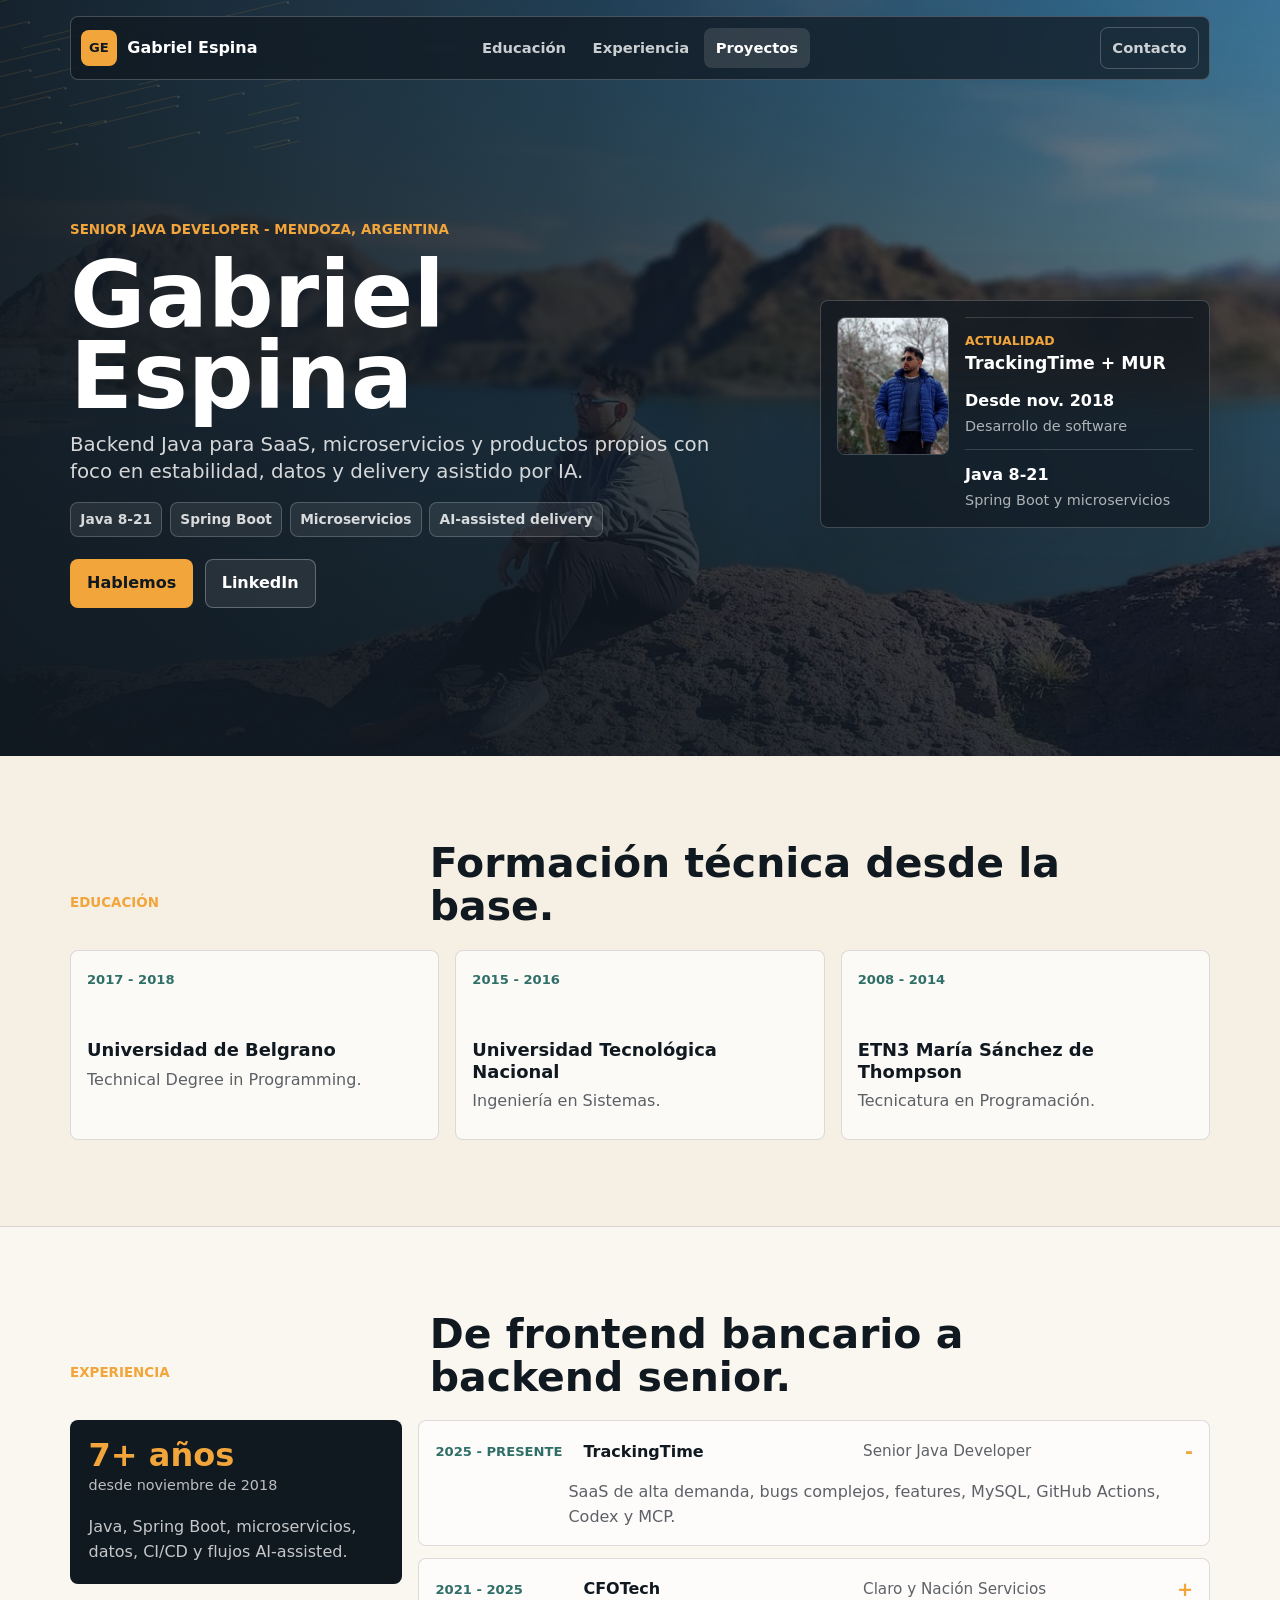
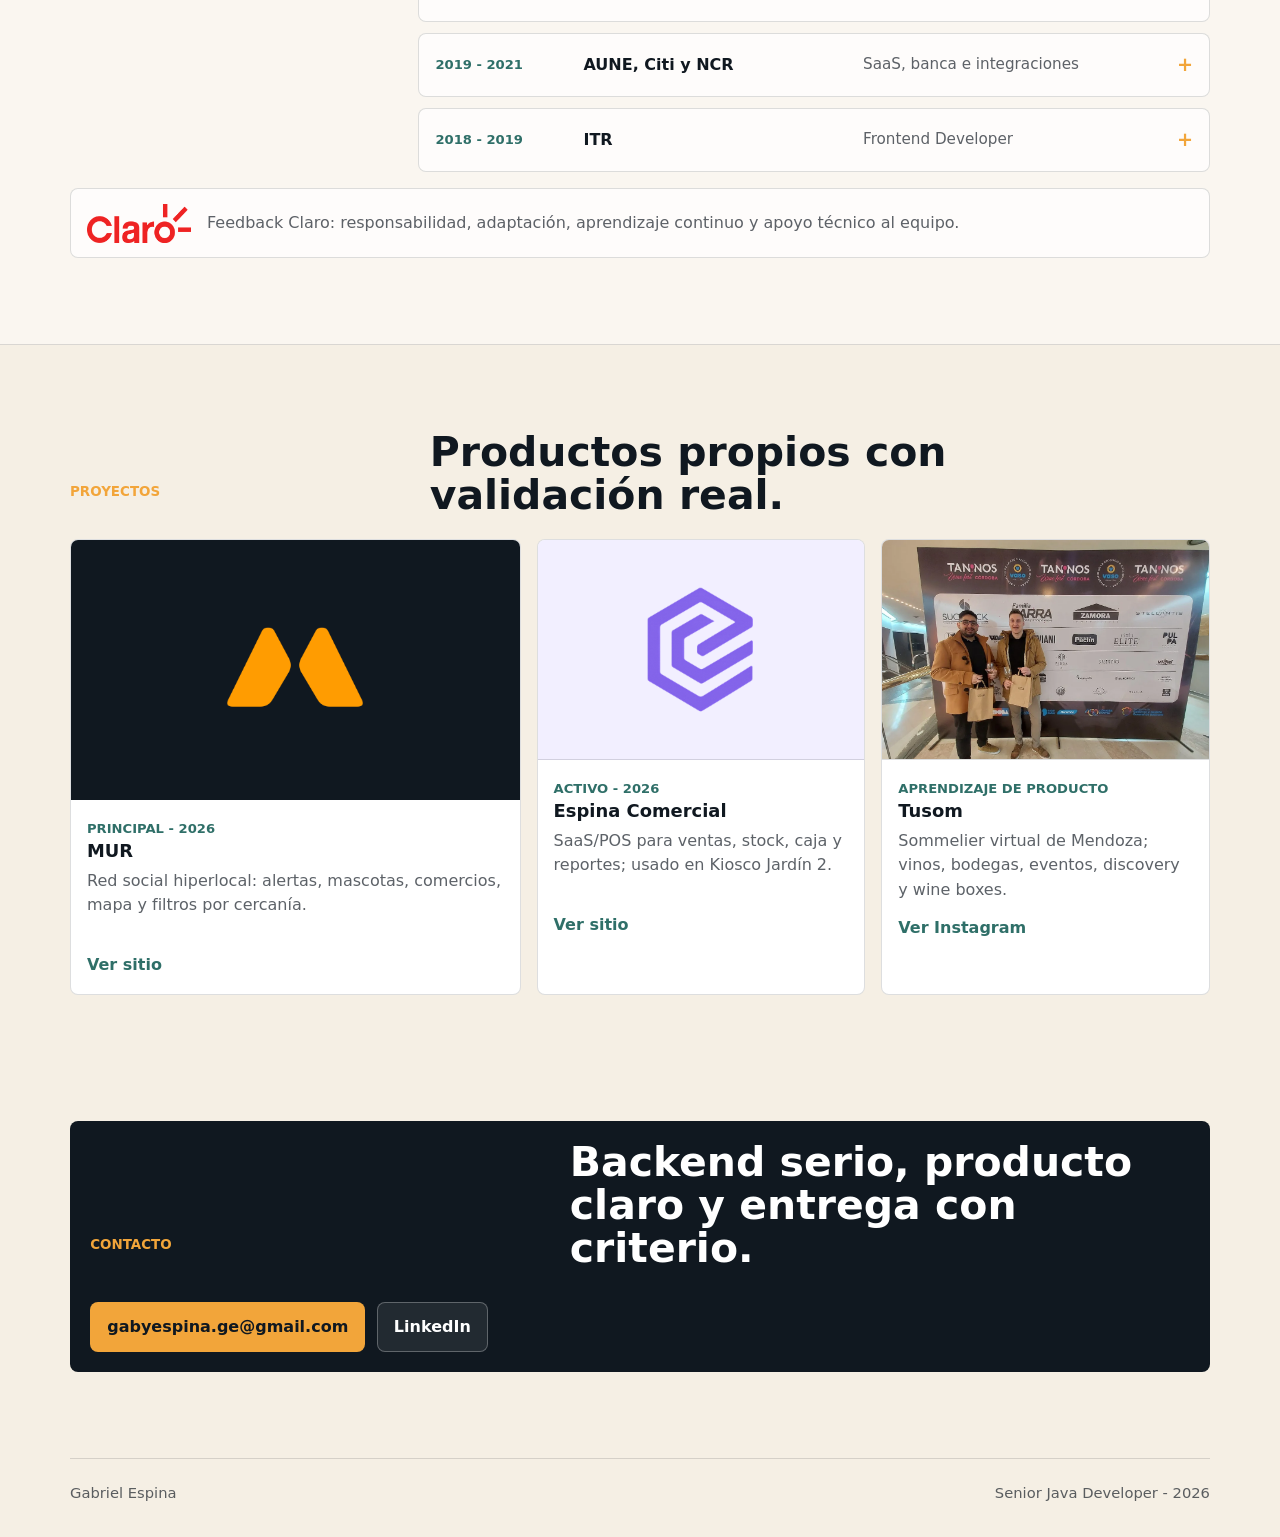
==== index.html @ 77d2b996 "Remove overview shortcut cards" ====
<!DOCTYPE html>
<html lang="es">

<head>
    <meta charset="UTF-8">
    <meta name="viewport" content="width=device-width, initial-scale=1.0">
    <meta name="description"
        content="Gabriel Espina, Senior Java Developer especializado en backend Java, Spring Boot, microservicios, SaaS y productos propios.">
    <meta name="theme-color" content="#f5efe4">
    <meta property="og:title" content="Gabriel Espina - Senior Java Developer">
    <meta property="og:description"
        content="Backend Java, Spring Boot, microservicios, experiencia desde noviembre de 2018 y productos propios como MUR y Espina Comercial.">
    <meta property="og:type" content="website">
    <meta property="og:image" content="assets/gabriel-mendoza-landscape.jpg">
    <title>Gabriel Espina - Senior Java Developer</title>
    <link rel="preload" href="assets/gabriel-mendoza-landscape.webp" as="image" type="image/webp">
    <link rel="preload" href="assets/gabriel-espina-profile.webp" as="image" type="image/webp">
    <link rel="stylesheet" href="styles.css">
</head>

<body>
    <a class="skip-link" href="#main">Saltar al contenido</a>

    <header class="site-header" aria-label="Navegación principal">
        <a class="brand" href="#inicio" aria-label="Gabriel Espina">
            <span class="brand-mark" aria-hidden="true">GE</span>
            <span>Gabriel Espina</span>
        </a>
        <nav class="nav-links" aria-label="Secciones">
            <a href="#educacion">Educación</a>
            <a href="#experiencia">Experiencia</a>
            <a href="#proyectos">Proyectos</a>
        </nav>
        <a class="nav-cta" href="mailto:gabyespina.ge@gmail.com">Contacto</a>
    </header>

    <main id="main">
        <section class="hero" id="inicio">
            <picture class="hero-bg" aria-hidden="true">
                <source srcset="assets/gabriel-mendoza-landscape.webp" type="image/webp">
                <img src="assets/gabriel-mendoza-landscape.jpg" alt="">
            </picture>
            <canvas id="signal-canvas" class="signal-canvas" aria-hidden="true"></canvas>
            <div class="hero-scrim" aria-hidden="true"></div>

            <div class="hero-inner">
                <div class="hero-copy reveal">
                    <p class="eyebrow">Senior Java Developer - Mendoza, Argentina</p>
                    <h1>Gabriel Espina</h1>
                    <p class="hero-lead">
                        Backend Java para SaaS, microservicios y productos propios con foco en estabilidad, datos y
                        delivery asistido por IA.
                    </p>
                    <div class="hero-tags" aria-label="Especialidades principales">
                        <span>Java 8-21</span>
                        <span>Spring Boot</span>
                        <span>Microservicios</span>
                        <span>AI-assisted delivery</span>
                    </div>
                    <div class="hero-actions" aria-label="Acciones principales">
                        <a class="button button-primary" href="mailto:gabyespina.ge@gmail.com">Hablemos</a>
                        <a class="button button-secondary" href="https://www.linkedin.com/in/gabiiespina"
                            target="_blank" rel="noreferrer">LinkedIn</a>
                    </div>
                </div>

                <aside class="hero-card reveal" aria-label="Resumen profesional">
                    <picture class="profile-lockup">
                        <source srcset="assets/gabriel-espina-profile.webp" type="image/webp">
                        <img src="assets/gabriel-espina-profile.jpg" alt="Gabriel Espina">
                    </picture>
                    <div class="hero-card-title">
                        <span>Actualidad</span>
                        <strong>TrackingTime + MUR</strong>
                    </div>
                    <dl>
                        <div>
                            <dt>Desde nov. 2018</dt>
                            <dd>Desarrollo de software</dd>
                        </div>
                        <div>
                            <dt>Java 8-21</dt>
                            <dd>Spring Boot y microservicios</dd>
                        </div>
                    </dl>
                </aside>
            </div>
        </section>

        <section class="section education-section" id="educacion">
            <div class="section-heading reveal">
                <p class="section-kicker">Educación</p>
                <h2>Formación técnica desde la base.</h2>
            </div>
            <div class="education-grid">
                <article class="education-item reveal">
                    <span>2017 - 2018</span>
                    <h3>Universidad de Belgrano</h3>
                    <p>Technical Degree in Programming.</p>
                </article>
                <article class="education-item reveal">
                    <span>2015 - 2016</span>
                    <h3>Universidad Tecnológica Nacional</h3>
                    <p>Ingeniería en Sistemas.</p>
                </article>
                <article class="education-item reveal">
                    <span>2008 - 2014</span>
                    <h3>ETN3 María Sánchez de Thompson</h3>
                    <p>Tecnicatura en Programación.</p>
                </article>
            </div>
        </section>

        <section class="section experience-section" id="experiencia">
            <div class="section-heading reveal">
                <p class="section-kicker">Experiencia</p>
                <h2>De frontend bancario a backend senior.</h2>
            </div>

            <div class="experience-layout">
                <div class="experience-summary reveal">
                    <strong>7+ años</strong>
                    <span>desde noviembre de 2018</span>
                    <p>Java, Spring Boot, microservicios, datos, CI/CD y flujos AI-assisted.</p>
                </div>

                <div class="experience-list">
                    <details class="experience-item reveal" open>
                        <summary>
                            <span>2025 - presente</span>
                            <strong>TrackingTime</strong>
                            <em>Senior Java Developer</em>
                        </summary>
                        <p>SaaS de alta demanda, bugs complejos, features, MySQL, GitHub Actions, Codex y MCP.</p>
                    </details>
                    <details class="experience-item reveal">
                        <summary>
                            <span>2021 - 2025</span>
                            <strong>CFOTech</strong>
                            <em>Claro y Nación Servicios</em>
                        </summary>
                        <p>CRM Java/Spring Boot, microservicios para SUBE, PostgreSQL, SOAP/REST, GCP y Kubernetes.</p>
                    </details>
                    <details class="experience-item reveal">
                        <summary>
                            <span>2019 - 2021</span>
                            <strong>AUNE, Citi y NCR</strong>
                            <em>SaaS, banca e integraciones</em>
                        </summary>
                        <p>Vaadin, Docker, batch Java/C++, Oracle, ATM/ITM, Jira y discovery técnico con bancos.</p>
                    </details>
                    <details class="experience-item reveal">
                        <summary>
                            <span>2018 - 2019</span>
                            <strong>ITR</strong>
                            <em>Frontend Developer</em>
                        </summary>
                        <p>AngularJS para ISBAN Santander y bootcamp inicial de Java, Maven e integraciones.</p>
                    </details>
                </div>
            </div>

            <aside class="feedback-strip reveal" aria-label="Feedback recibido">
                <img src="assets/claro-logo.png" alt="Claro">
                <p>Feedback Claro: responsabilidad, adaptación, aprendizaje continuo y apoyo técnico al equipo.</p>
            </aside>
        </section>

        <section class="section projects-section" id="proyectos">
            <div class="section-heading reveal">
                <p class="section-kicker">Proyectos</p>
                <h2>Productos propios con validación real.</h2>
            </div>

            <div class="project-grid">
                <article class="project-card project-card-featured reveal">
                    <div class="project-media project-media-mur">
                        <img src="assets/mur-logo.png" alt="MUR">
                    </div>
                    <div class="project-content">
                        <span class="project-status">Principal - 2026</span>
                        <h3>MUR</h3>
                        <p>Red social hiperlocal: alertas, mascotas, comercios, mapa y filtros por cercanía.</p>
                        <a class="text-link" href="https://mur.olvidaftech.com/" target="_blank" rel="noreferrer">Ver
                            sitio</a>
                    </div>
                </article>

                <article class="project-card reveal">
                    <div class="project-media project-media-espina">
                        <img src="assets/espina-comercial-logo.png" alt="Espina Comercial">
                    </div>
                    <div class="project-content">
                        <span class="project-status">Activo - 2026</span>
                        <h3>Espina Comercial</h3>
                        <p>SaaS/POS para ventas, stock, caja y reportes; usado en Kiosco Jardín 2.</p>
                        <a class="text-link" href="https://www.espinacomercial.com/" target="_blank"
                            rel="noreferrer">Ver sitio</a>
                    </div>
                </article>

                <article class="project-card reveal">
                    <picture class="project-media project-photo">
                        <source srcset="assets/tusom-taninos-cordoba.webp" type="image/webp">
                        <img src="assets/tusom-taninos-cordoba.jpg" alt="Gabriel Espina en Taninos Wine Fest Córdoba">
                    </picture>
                    <div class="project-content">
                        <span class="project-status">Aprendizaje de producto</span>
                        <h3>Tusom</h3>
                        <p>Sommelier virtual de Mendoza; vinos, bodegas, eventos, discovery y wine boxes.</p>
                        <a class="text-link" href="https://www.instagram.com/tusom.vinos/" target="_blank"
                            rel="noreferrer">Ver Instagram</a>
                    </div>
                </article>
            </div>
        </section>

        <section class="section contact-section" id="contacto">
            <div class="contact-panel reveal">
                <p class="section-kicker">Contacto</p>
                <h2>Backend serio, producto claro y entrega con criterio.</h2>
                <div class="contact-actions">
                    <a class="button button-primary" href="mailto:gabyespina.ge@gmail.com">gabyespina.ge@gmail.com</a>
                    <a class="button button-secondary" href="https://www.linkedin.com/in/gabiiespina" target="_blank"
                        rel="noreferrer">LinkedIn</a>
                </div>
            </div>
        </section>
    </main>

    <footer class="site-footer">
        <p>Gabriel Espina</p>
        <p>Senior Java Developer - <span id="current-year">2026</span></p>
    </footer>

    <script src="app.js" defer></script>
</body>

</html>
---- styles.css ----
:root {
    color-scheme: light;
    --ink: #101820;
    --paper: #f5efe4;
    --sage: #2f6f68;
    --amber: #f2a53a;
    --white: #ffffff;
    --muted: rgba(16, 24, 32, 0.68);
    --line: rgba(16, 24, 32, 0.14);
    --shadow: 0 28px 80px rgba(16, 24, 32, 0.16);
    --radius: 8px;
    --max: 1140px;
    --hero-shift: 0px;
}

* {
    box-sizing: border-box;
}

html {
    scroll-behavior: smooth;
}

html,
body {
    overflow-x: hidden;
}

body {
    margin: 0;
    background: var(--paper);
    color: var(--ink);
    font-family: Inter, ui-sans-serif, system-ui, -apple-system, BlinkMacSystemFont, "Segoe UI", sans-serif;
    font-size: 16px;
    line-height: 1.55;
    text-rendering: optimizeLegibility;
}

img {
    display: block;
    max-width: 100%;
}

a {
    color: inherit;
    text-decoration: none;
}

a:focus-visible,
button:focus-visible,
summary:focus-visible {
    outline: 3px solid rgba(47, 111, 104, 0.34);
    outline-offset: 4px;
}

.skip-link {
    position: absolute;
    left: 1rem;
    top: 0.75rem;
    z-index: 30;
    transform: translateY(-160%);
    border-radius: var(--radius);
    background: var(--ink);
    color: var(--white);
    padding: 0.55rem 0.8rem;
}

.skip-link:focus {
    transform: translateY(0);
}

.site-header {
    position: fixed;
    top: 16px;
    left: 50%;
    z-index: 20;
    display: grid;
    grid-template-columns: 1fr auto 1fr;
    align-items: center;
    width: min(100% - 32px, var(--max));
    transform: translateX(-50%);
    border: 1px solid rgba(255, 255, 255, 0.22);
    border-radius: var(--radius);
    background: rgba(16, 24, 32, 0.72);
    color: var(--white);
    padding: 0.62rem;
    backdrop-filter: blur(18px);
}

.brand,
.nav-links {
    display: flex;
    align-items: center;
}

.brand {
    gap: 0.65rem;
    font-weight: 800;
}

.brand-mark {
    display: grid;
    width: 36px;
    height: 36px;
    place-items: center;
    border-radius: var(--radius);
    background: var(--amber);
    color: var(--ink);
    font-size: 0.82rem;
}

.nav-links {
    gap: 0.22rem;
    justify-content: center;
}

.nav-links a,
.nav-cta {
    border-radius: var(--radius);
    color: rgba(255, 255, 255, 0.78);
    font-size: 0.92rem;
    font-weight: 750;
    padding: 0.54rem 0.72rem;
    transition: background 180ms ease, color 180ms ease;
}

.nav-links a:hover,
.nav-links a.is-active,
.nav-cta:hover {
    background: rgba(255, 255, 255, 0.12);
    color: var(--white);
}

.nav-cta {
    justify-self: end;
    border: 1px solid rgba(255, 255, 255, 0.22);
}

.hero {
    position: relative;
    display: grid;
    min-height: 680px;
    height: min(84svh, 840px);
    overflow: hidden;
    background: var(--ink);
    color: var(--white);
}

.hero-bg,
.hero-bg img,
.hero-scrim,
.signal-canvas {
    position: absolute;
    inset: 0;
}

.hero-bg img {
    width: 100%;
    height: calc(100% + 52px);
    object-fit: cover;
    object-position: center 48%;
    transform: translateY(var(--hero-shift));
    transition: transform 120ms linear;
}

.hero-scrim {
    background:
        linear-gradient(90deg, rgba(16, 24, 32, 0.92) 0%, rgba(16, 24, 32, 0.7) 44%, rgba(16, 24, 32, 0.28) 100%),
        linear-gradient(180deg, rgba(16, 24, 32, 0.18) 0%, rgba(16, 24, 32, 0.74) 100%);
}

.signal-canvas {
    z-index: 1;
    opacity: 0.46;
}

.hero-inner {
    position: relative;
    z-index: 2;
    display: grid;
    grid-template-columns: minmax(0, 1fr) 390px;
    gap: clamp(2rem, 5vw, 5rem);
    align-items: center;
    width: min(100% - 32px, var(--max));
    margin: 0 auto;
    padding: 116px 0 44px;
}

.hero-copy {
    min-width: 0;
    max-width: 760px;
}

.eyebrow,
.section-kicker {
    margin: 0 0 0.9rem;
    color: var(--amber);
    font-size: 0.84rem;
    font-weight: 850;
    letter-spacing: 0;
    text-transform: uppercase;
}

h1,
h2,
h3,
p {
    margin-top: 0;
}

h1 {
    max-width: 780px;
    margin-bottom: 0.86rem;
    font-size: clamp(4.4rem, 7.2vw, 6.6rem);
    line-height: 0.88;
    letter-spacing: 0;
}

h2 {
    max-width: 760px;
    margin-bottom: 0;
    font-size: 2.56rem;
    line-height: 1.05;
    letter-spacing: 0;
}

h3 {
    margin-bottom: 0.42rem;
    font-size: 1.12rem;
    line-height: 1.2;
    letter-spacing: 0;
}

.hero-lead {
    max-width: 640px;
    margin-bottom: 1rem;
    color: rgba(255, 255, 255, 0.82);
    font-size: 1.24rem;
    line-height: 1.38;
}

.hero-tags {
    display: flex;
    flex-wrap: wrap;
    gap: 0.48rem;
    max-width: 650px;
    margin-bottom: 1.35rem;
}

.hero-tags span {
    border: 1px solid rgba(255, 255, 255, 0.2);
    border-radius: var(--radius);
    background: rgba(255, 255, 255, 0.08);
    color: rgba(255, 255, 255, 0.82);
    font-size: 0.86rem;
    font-weight: 780;
    padding: 0.38rem 0.58rem;
}

.hero-actions,
.contact-actions {
    display: flex;
    flex-wrap: wrap;
    gap: 0.72rem;
}

.button {
    display: inline-flex;
    align-items: center;
    justify-content: center;
    min-height: 44px;
    border: 1px solid transparent;
    border-radius: var(--radius);
    padding: 0.72rem 1rem;
    font-weight: 820;
    transition: transform 180ms ease, background 180ms ease, border-color 180ms ease;
}

.button:hover {
    transform: translateY(-2px);
}

.button-primary {
    background: var(--amber);
    color: var(--ink);
}

.button-primary:hover {
    background: #ffb94d;
}

.button-secondary {
    border-color: rgba(255, 255, 255, 0.28);
    background: rgba(255, 255, 255, 0.08);
    color: var(--white);
}

.button-secondary:hover {
    background: rgba(255, 255, 255, 0.16);
}

.hero-card {
    min-width: 0;
    display: grid;
    grid-template-columns: 112px minmax(0, 1fr);
    gap: 1rem;
    align-items: start;
    border: 1px solid rgba(255, 255, 255, 0.2);
    border-radius: var(--radius);
    background: rgba(16, 24, 32, 0.7);
    box-shadow: var(--shadow);
    padding: 1rem;
    backdrop-filter: blur(18px);
}

.profile-lockup {
    display: block;
    grid-row: span 2;
    width: 112px;
    height: 138px;
    overflow: hidden;
    border: 1px solid rgba(255, 255, 255, 0.2);
    border-radius: var(--radius);
    margin-bottom: 0;
}

.profile-lockup img {
    width: 100%;
    height: 100%;
    object-fit: cover;
}

.hero-card-title {
    display: grid;
    gap: 0.18rem;
    align-self: end;
}

.hero-card-title span {
    color: var(--amber);
    font-size: 0.78rem;
    font-weight: 850;
    text-transform: uppercase;
}

.hero-card-title strong {
    color: var(--white);
    font-size: 1.08rem;
    line-height: 1.18;
}

.hero-card dl {
    display: grid;
    min-width: 0;
    gap: 0.7rem;
    margin: 0;
}

.hero-card div {
    border-top: 1px solid rgba(255, 255, 255, 0.16);
    padding-top: 0.8rem;
}

.hero-card div:first-child {
    border-top: 0;
    padding-top: 0;
}

.hero-card dt {
    color: var(--white);
    font-weight: 850;
}

.hero-card dd {
    margin: 0.08rem 0 0;
    color: rgba(255, 255, 255, 0.66);
    font-size: 0.9rem;
}

.section {
    width: min(100% - 32px, var(--max));
    margin: 0 auto;
    padding: 86px 0;
    scroll-margin-top: 104px;
}

.education-item,
.experience-item,
.project-card,
.contact-panel,
.feedback-strip,
.experience-summary {
    border: 1px solid var(--line);
    border-radius: var(--radius);
    background: rgba(255, 255, 255, 0.7);
}

.education-item span,
.experience-item summary span,
.project-status {
    color: var(--sage);
    font-size: 0.82rem;
    font-weight: 860;
    text-transform: uppercase;
}

.education-item p,
.experience-summary p,
.experience-item p,
.project-card p,
.feedback-strip p {
    color: var(--muted);
}

.section-heading {
    display: grid;
    grid-template-columns: 0.42fr 1fr;
    gap: 2rem;
    align-items: end;
    margin-bottom: 1.35rem;
}

.section-heading h2 {
    max-width: 680px;
}

.education-grid {
    display: grid;
    grid-template-columns: repeat(3, minmax(0, 1fr));
    gap: 1rem;
}

.education-item {
    min-height: 190px;
    padding: 1rem;
}

.education-item h3 {
    margin-top: 3rem;
}

.education-item p {
    margin-bottom: 0;
}

.experience-section {
    width: 100%;
    border-top: 1px solid var(--line);
    border-bottom: 1px solid var(--line);
    background: rgba(255, 255, 255, 0.42);
}

.experience-section > .section-heading,
.experience-layout,
.feedback-strip {
    width: min(100% - 32px, var(--max));
    margin-left: auto;
    margin-right: auto;
}

.experience-layout {
    display: grid;
    grid-template-columns: 0.42fr 1fr;
    gap: 1rem;
}

.experience-summary {
    align-self: start;
    padding: 1.1rem;
    background: var(--ink);
    color: var(--white);
}

.experience-summary strong {
    display: block;
    margin-bottom: 0.2rem;
    color: var(--amber);
    font-size: 2rem;
    line-height: 1;
}

.experience-summary span {
    display: block;
    margin-bottom: 1.2rem;
    color: rgba(255, 255, 255, 0.72);
    font-size: 0.9rem;
}

.experience-summary p {
    margin-bottom: 0;
    color: rgba(255, 255, 255, 0.76);
}

.experience-list {
    display: grid;
    gap: 0.72rem;
}

.experience-item {
    overflow: hidden;
}

.experience-item summary {
    display: grid;
    grid-template-columns: 132px 1fr 1.1fr 24px;
    gap: 1rem;
    align-items: center;
    cursor: pointer;
    list-style: none;
    padding: 1rem;
}

.experience-item summary::-webkit-details-marker {
    display: none;
}

.experience-item summary::after {
    content: "+";
    justify-self: end;
    color: var(--amber);
    font-size: 1.2rem;
    font-weight: 860;
}

.experience-item[open] summary::after {
    content: "-";
}

.experience-item summary em {
    color: var(--muted);
    font-style: normal;
    font-size: 0.95rem;
}

.experience-item p {
    margin: -0.2rem 1rem 1rem 149px;
    max-width: 680px;
}

.feedback-strip {
    display: flex;
    align-items: center;
    gap: 1rem;
    margin-top: 1rem;
    padding: 0.9rem 1rem;
}

.feedback-strip img {
    width: 104px;
    height: auto;
}

.feedback-strip p {
    margin-bottom: 0;
}

.project-grid {
    display: grid;
    grid-template-columns: 1.22fr 0.89fr 0.89fr;
    gap: 1rem;
}

.project-card {
    display: grid;
    grid-template-rows: 220px 1fr;
    overflow: hidden;
    background: var(--white);
}

.project-card-featured {
    grid-template-rows: 260px 1fr;
}

.project-media {
    display: grid;
    place-items: center;
    overflow: hidden;
    border-bottom: 1px solid var(--line);
}

.project-media img {
    max-width: 100%;
}

.project-media-mur {
    background: var(--ink);
}

.project-media-mur img {
    width: 176px;
}

.project-media-espina {
    background: #f2efff;
}

.project-media-espina img {
    width: 128px;
}

.project-photo img {
    width: 100%;
    height: 100%;
    object-fit: cover;
}

.project-content {
    padding: 1rem;
}

.project-content p {
    min-height: 72px;
    margin-bottom: 0.8rem;
}

.text-link {
    display: inline-flex;
    color: var(--sage);
    font-weight: 860;
}

.text-link:hover {
    color: var(--ink);
}

.contact-section {
    padding-top: 40px;
}

.contact-panel {
    display: grid;
    grid-template-columns: 1fr auto;
    gap: 2rem;
    align-items: end;
    padding: 1.2rem;
    background: var(--ink);
    color: var(--white);
}

.contact-panel h2 {
    max-width: 620px;
}

.contact-panel .section-kicker {
    color: var(--amber);
}

.site-footer {
    display: flex;
    justify-content: space-between;
    width: min(100% - 32px, var(--max));
    margin: 0 auto;
    border-top: 1px solid var(--line);
    padding: 1.4rem 0 2rem;
    color: var(--muted);
    font-size: 0.92rem;
}

.site-footer p {
    margin: 0;
}

.reveal {
    opacity: 1;
    transform: none;
    transition: opacity 520ms ease, transform 520ms ease;
}

.reveal.is-visible {
    opacity: 1;
    transform: translateY(0);
}

.hero .reveal {
    opacity: 1;
    transform: none;
}

@media (max-width: 960px) {
    .site-header {
        grid-template-columns: 1fr auto;
    }

    .nav-links {
        display: none;
    }

    .hero {
        height: auto;
        min-height: auto;
    }

    .hero-inner {
        grid-template-columns: 1fr;
        padding-top: 118px;
        padding-bottom: 52px;
    }

    h1 {
        font-size: 4.2rem;
    }

    h2 {
        font-size: 2.1rem;
    }

    .hero-lead {
        font-size: 1.12rem;
    }

    .hero-card {
        max-width: 460px;
    }

    .education-grid,
    .experience-layout,
    .project-grid,
    .contact-panel {
        grid-template-columns: 1fr;
    }

    .section-heading {
        grid-template-columns: 1fr;
        gap: 0.2rem;
    }

    .project-card,
    .project-card-featured {
        grid-template-rows: 220px 1fr;
    }
}

@media (max-width: 620px) {
    .site-header {
        display: flex;
        align-items: center;
        justify-content: space-between;
        top: 10px;
        width: min(100% - 20px, var(--max));
    }

    .brand {
        font-size: 0.95rem;
    }

    .nav-cta {
        display: none;
    }

    .hero-card {
        display: grid;
        grid-template-columns: 82px minmax(0, 1fr);
        gap: 0.9rem;
        align-items: start;
    }

    .profile-lockup {
        width: 82px;
        height: 100px;
        margin-bottom: 0;
    }

    .hero-scrim {
        background:
            linear-gradient(90deg, rgba(16, 24, 32, 0.9) 0%, rgba(16, 24, 32, 0.58) 100%),
            linear-gradient(180deg, rgba(16, 24, 32, 0.1) 0%, rgba(16, 24, 32, 0.92) 100%);
    }

    .hero-inner,
    .section,
    .experience-section > .section-heading,
    .experience-layout,
    .feedback-strip,
    .site-footer {
        width: min(100% - 20px, var(--max));
    }

    .hero-inner {
        max-width: calc(100% - 20px);
        padding-top: 112px;
    }

    .hero-copy,
    .hero-lead {
        max-width: 350px;
    }

    h1 {
        max-width: 340px;
        font-size: 3.25rem;
    }

    h2 {
        font-size: 1.78rem;
    }

    .button,
    .hero-actions .button,
    .contact-actions .button {
        width: 100%;
    }

    .section {
        padding: 62px 0;
    }

    .education-item {
        min-height: 160px;
    }

    .education-item h3 {
        margin-top: 2rem;
    }

    .experience-item summary {
        grid-template-columns: 1fr;
        gap: 0.28rem;
    }

    .experience-item summary::after {
        grid-row: 1;
        grid-column: 1;
    }

    .experience-item p {
        margin: 0 1rem 1rem;
    }

    .feedback-strip {
        align-items: flex-start;
        flex-direction: column;
    }

    .feedback-strip img {
        width: 92px;
    }

    .project-content p {
        min-height: auto;
    }

    .site-footer {
        flex-direction: column;
        gap: 0.4rem;
    }
}

@media (prefers-reduced-motion: reduce) {
    html {
        scroll-behavior: auto;
    }

    *,
    *::before,
    *::after {
        transition: none !important;
        animation: none !important;
    }

    .reveal {
        opacity: 1;
        transform: none;
    }

    .signal-canvas {
        display: none;
    }
}
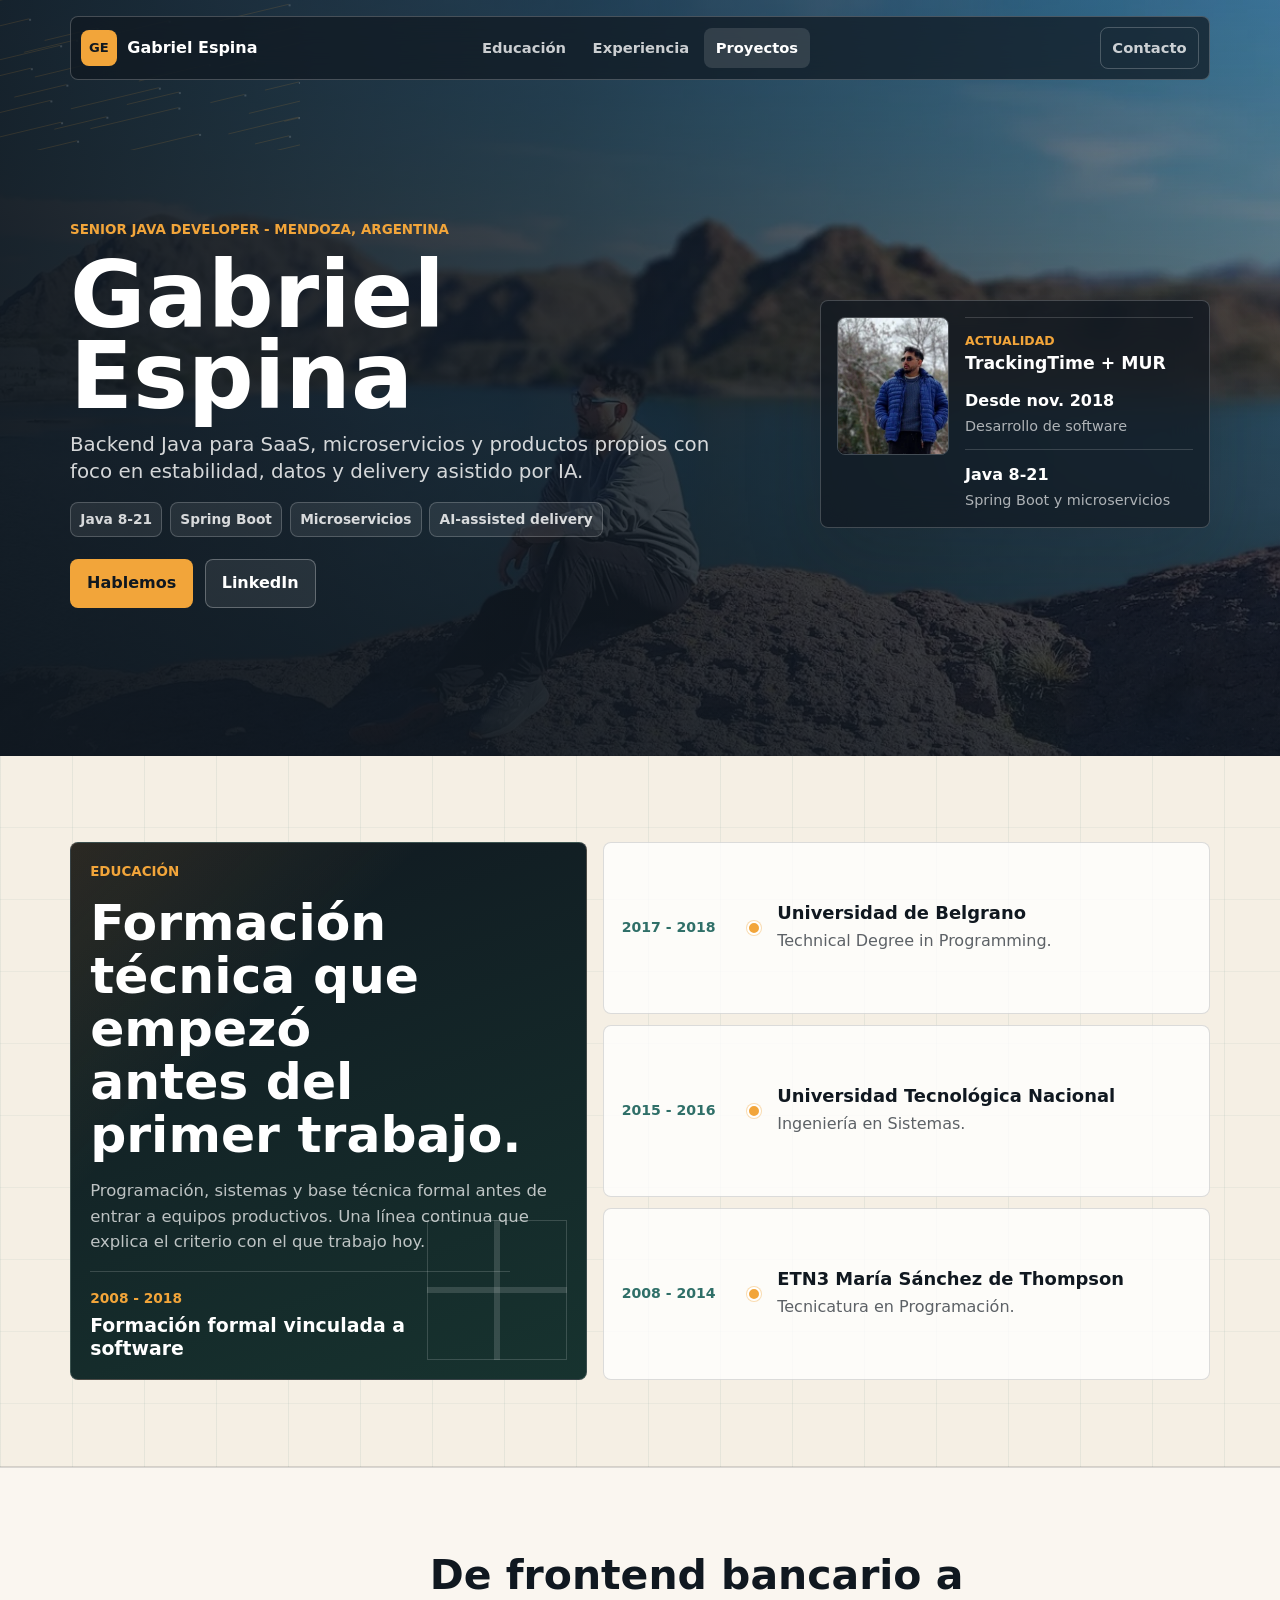
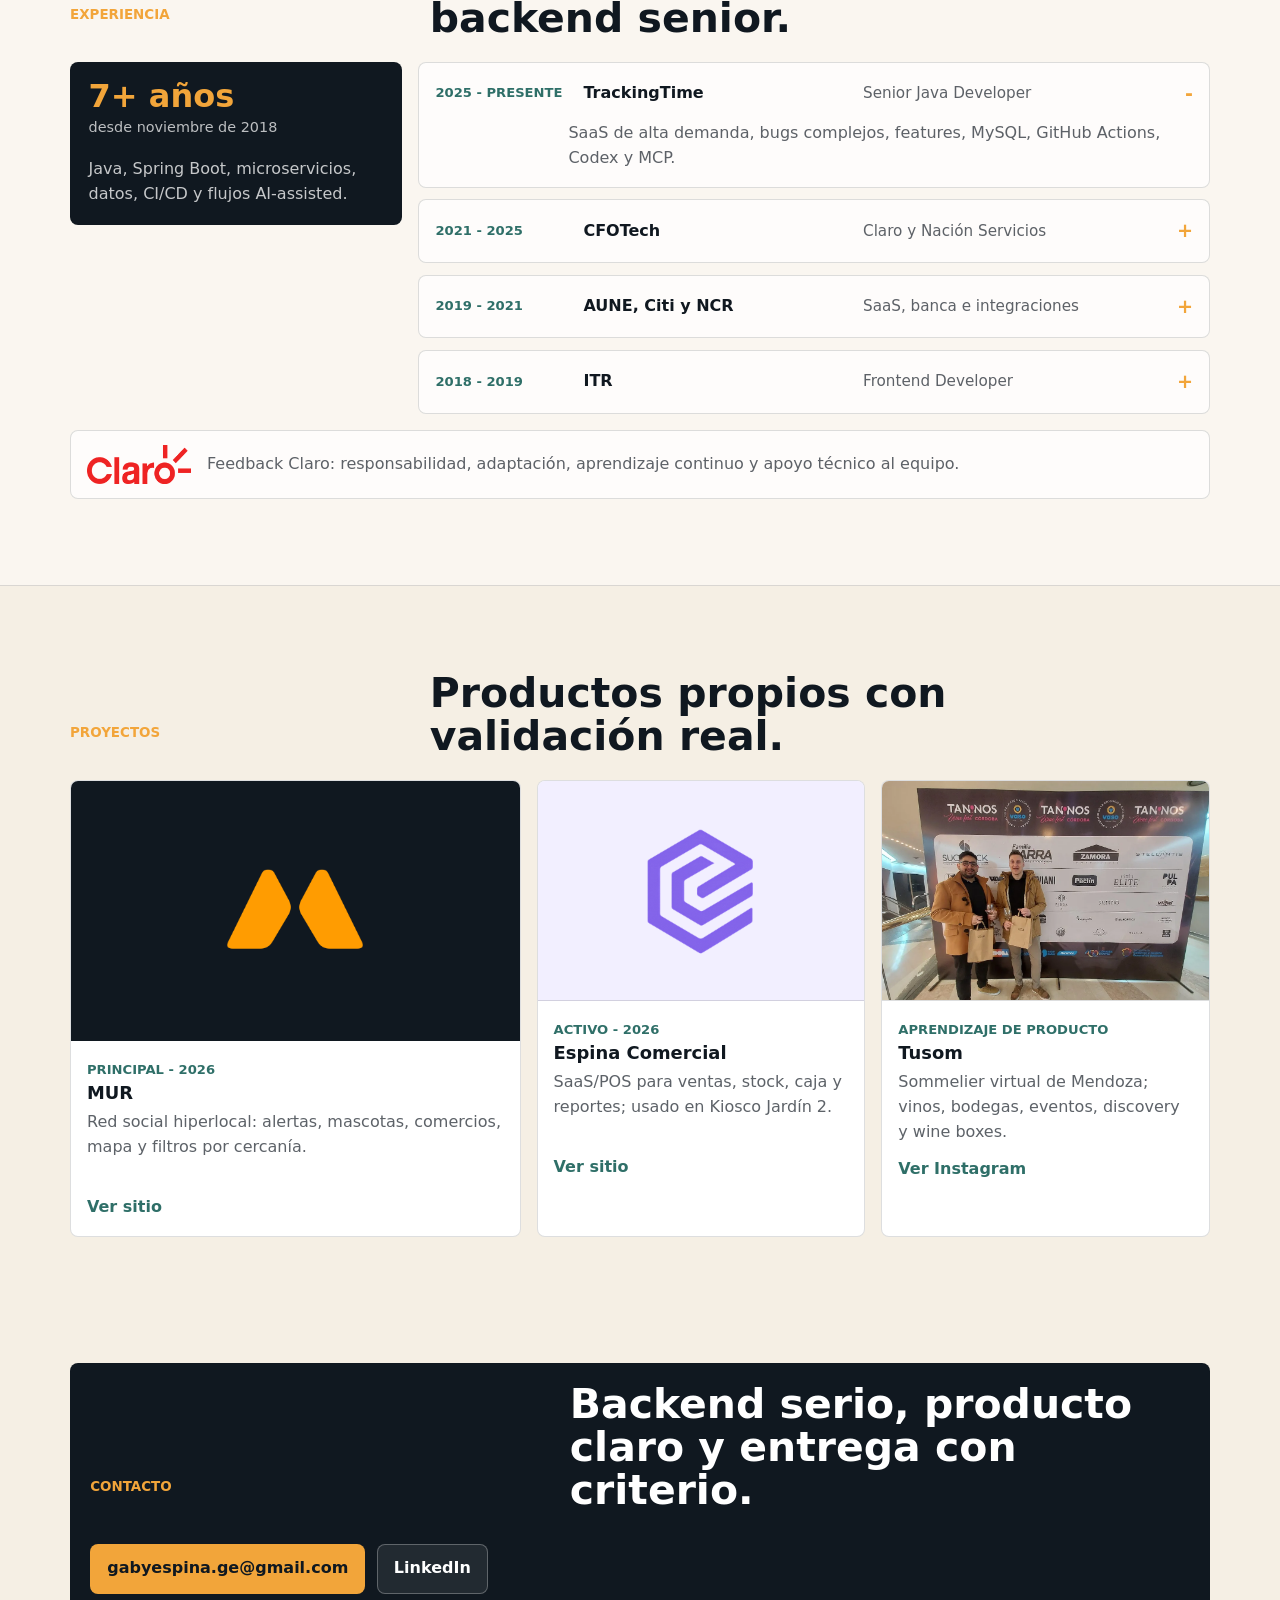
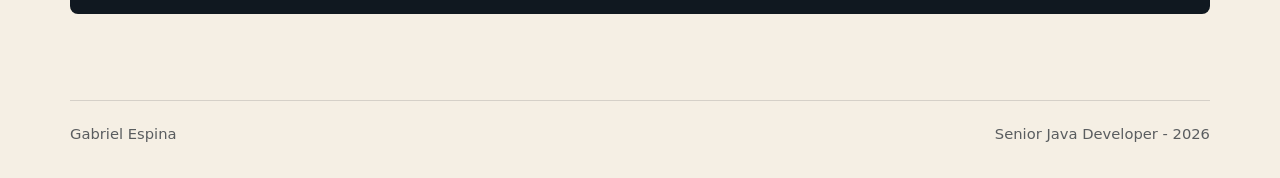
==== commit 1ca3bd5e: "Redesign education section" ====
--- a/index.html
+++ b/index.html
@@ -88,26 +88,42 @@
         </section>
 
         <section class="section education-section" id="educacion">
-            <div class="section-heading reveal">
-                <p class="section-kicker">Educación</p>
-                <h2>Formación técnica desde la base.</h2>
-            </div>
-            <div class="education-grid">
+            <div class="education-layout">
+                <div class="education-story reveal">
+                    <p class="section-kicker">Educación</p>
+                    <h2>Formación técnica que empezó antes del primer trabajo.</h2>
+                    <p>
+                        Programación, sistemas y base técnica formal antes de entrar a equipos productivos. Una línea
+                        continua que explica el criterio con el que trabajo hoy.
+                    </p>
+                    <div class="education-proof">
+                        <span>2008 - 2018</span>
+                        <strong>Formación formal vinculada a software</strong>
+                    </div>
+                </div>
+                <div class="education-track" aria-label="Trayectoria educativa">
                 <article class="education-item reveal">
                     <span>2017 - 2018</span>
-                    <h3>Universidad de Belgrano</h3>
-                    <p>Technical Degree in Programming.</p>
+                    <div>
+                        <h3>Universidad de Belgrano</h3>
+                        <p>Technical Degree in Programming.</p>
+                    </div>
                 </article>
                 <article class="education-item reveal">
                     <span>2015 - 2016</span>
-                    <h3>Universidad Tecnológica Nacional</h3>
-                    <p>Ingeniería en Sistemas.</p>
+                    <div>
+                        <h3>Universidad Tecnológica Nacional</h3>
+                        <p>Ingeniería en Sistemas.</p>
+                    </div>
                 </article>
                 <article class="education-item reveal">
                     <span>2008 - 2014</span>
-                    <h3>ETN3 María Sánchez de Thompson</h3>
-                    <p>Tecnicatura en Programación.</p>
-                </article>
+                    <div>
+                        <h3>ETN3 María Sánchez de Thompson</h3>
+                        <p>Tecnicatura en Programación.</p>
+                    </div>
+                </article>
+                </div>
             </div>
         </section>
 
--- a/styles.css
+++ b/styles.css
@@ -384,7 +384,6 @@
     scroll-margin-top: 104px;
 }
 
-.education-item,
 .experience-item,
 .project-card,
 .contact-panel,
@@ -395,7 +394,6 @@
     background: rgba(255, 255, 255, 0.7);
 }
 
-.education-item span,
 .experience-item summary span,
 .project-status {
     color: var(--sage);
@@ -404,7 +402,6 @@
     text-transform: uppercase;
 }
 
-.education-item p,
 .experience-summary p,
 .experience-item p,
 .project-card p,
@@ -424,23 +421,150 @@
     max-width: 680px;
 }
 
-.education-grid {
-    display: grid;
-    grid-template-columns: repeat(3, minmax(0, 1fr));
+.education-section {
+    width: 100%;
+    border-bottom: 1px solid var(--line);
+    background:
+        linear-gradient(90deg, rgba(47, 111, 104, 0.08) 1px, transparent 1px),
+        linear-gradient(0deg, rgba(47, 111, 104, 0.06) 1px, transparent 1px),
+        var(--paper);
+    background-size: 72px 72px, 72px 72px, auto;
+}
+
+.education-layout {
+    display: grid;
+    grid-template-columns: 0.92fr 1.08fr;
     gap: 1rem;
+    width: min(100% - 32px, var(--max));
+    min-width: 0;
+    margin: 0 auto;
+}
+
+.education-story {
+    position: relative;
+    display: grid;
+    align-content: space-between;
+    min-width: 0;
+    min-height: 430px;
+    overflow: hidden;
+    border: 1px solid rgba(255, 255, 255, 0.16);
+    border-radius: var(--radius);
+    background:
+        linear-gradient(135deg, rgba(242, 165, 58, 0.12), transparent 34%),
+        linear-gradient(160deg, #101820, #17332f);
+    color: var(--white);
+    padding: 1.2rem;
+}
+
+.education-story::after {
+    content: "";
+    position: absolute;
+    right: 1.2rem;
+    bottom: 1.2rem;
+    width: 138px;
+    height: 138px;
+    border: 1px solid rgba(255, 255, 255, 0.16);
+    background:
+        linear-gradient(90deg, transparent 48%, rgba(255, 255, 255, 0.14) 48%, rgba(255, 255, 255, 0.14) 52%, transparent 52%),
+        linear-gradient(0deg, transparent 48%, rgba(255, 255, 255, 0.14) 48%, rgba(255, 255, 255, 0.14) 52%, transparent 52%);
+    pointer-events: none;
+}
+
+.education-story h2,
+.education-story p,
+.education-proof {
+    position: relative;
+    z-index: 1;
+}
+
+.education-story h2 {
+    margin-bottom: 1rem;
+    color: var(--white);
+    font-size: clamp(2rem, 4vw, 3.15rem);
+    text-wrap: balance;
+}
+
+.education-story p:not(.section-kicker) {
+    max-width: 520px;
+    color: rgba(255, 255, 255, 0.72);
+    font-size: 1.03rem;
+}
+
+.education-proof {
+    width: min(100%, 420px);
+    border-top: 1px solid rgba(255, 255, 255, 0.16);
+    padding-top: 1rem;
+}
+
+.education-proof span {
+    display: block;
+    margin-bottom: 0.28rem;
+    color: var(--amber);
+    font-size: 0.86rem;
+    font-weight: 860;
+}
+
+.education-proof strong {
+    display: block;
+    max-width: 330px;
+    font-size: 1.18rem;
+    line-height: 1.22;
+}
+
+.education-track {
+    display: grid;
+    min-width: 0;
+    gap: 0.72rem;
 }
 
 .education-item {
-    min-height: 190px;
-    padding: 1rem;
+    position: relative;
+    display: grid;
+    grid-template-columns: 138px minmax(0, 1fr);
+    gap: 1.1rem;
+    align-items: center;
+    min-width: 0;
+    min-height: 132px;
+    border: 1px solid var(--line);
+    border-radius: var(--radius);
+    background: rgba(255, 255, 255, 0.78);
+    padding: 1rem 1.1rem;
+    transition: transform 180ms ease, border-color 180ms ease, background 180ms ease;
+}
+
+.education-item:hover {
+    transform: translateX(4px);
+    border-color: rgba(47, 111, 104, 0.32);
+    background: var(--white);
+}
+
+.education-item::before {
+    content: "";
+    position: absolute;
+    left: 150px;
+    top: 50%;
+    width: 10px;
+    height: 10px;
+    transform: translate(-50%, -50%);
+    border: 2px solid var(--white);
+    border-radius: 999px;
+    background: var(--amber);
+    box-shadow: 0 0 0 1px rgba(242, 165, 58, 0.38);
+}
+
+.education-item span {
+    color: var(--sage);
+    font-size: 0.88rem;
+    font-weight: 860;
 }
 
 .education-item h3 {
-    margin-top: 3rem;
+    margin-bottom: 0.34rem;
 }
 
 .education-item p {
     margin-bottom: 0;
+    color: var(--muted);
 }
 
 .experience-section {
@@ -712,7 +836,7 @@
         max-width: 460px;
     }
 
-    .education-grid,
+    .education-layout,
     .experience-layout,
     .project-grid,
     .contact-panel {
@@ -767,7 +891,6 @@
     }
 
     .hero-inner,
-    .section,
     .experience-section > .section-heading,
     .experience-layout,
     .feedback-strip,
@@ -775,6 +898,18 @@
         width: min(100% - 20px, var(--max));
     }
 
+    .section {
+        width: min(100% - 20px, var(--max));
+    }
+
+    .education-section {
+        width: 100%;
+    }
+
+    .education-layout {
+        width: min(100% - 20px, var(--max));
+    }
+
     .hero-inner {
         max-width: calc(100% - 20px);
         padding-top: 112px;
@@ -804,12 +939,38 @@
         padding: 62px 0;
     }
 
+    .education-story {
+        min-height: 360px;
+    }
+
+    .education-story h2 {
+        max-width: 310px;
+        font-size: 1.92rem;
+        line-height: 1.1;
+    }
+
+    .education-story p:not(.section-kicker),
+    .education-proof {
+        max-width: 310px;
+    }
+
+    .education-story::after {
+        width: 96px;
+        height: 96px;
+        opacity: 0.62;
+    }
+
     .education-item {
-        min-height: 160px;
-    }
-
-    .education-item h3 {
-        margin-top: 2rem;
+        grid-template-columns: 1fr;
+        gap: 0.5rem;
+        min-height: auto;
+    }
+
+    .education-item::before {
+        left: auto;
+        right: 1rem;
+        top: 1rem;
+        transform: none;
     }
 
     .experience-item summary {
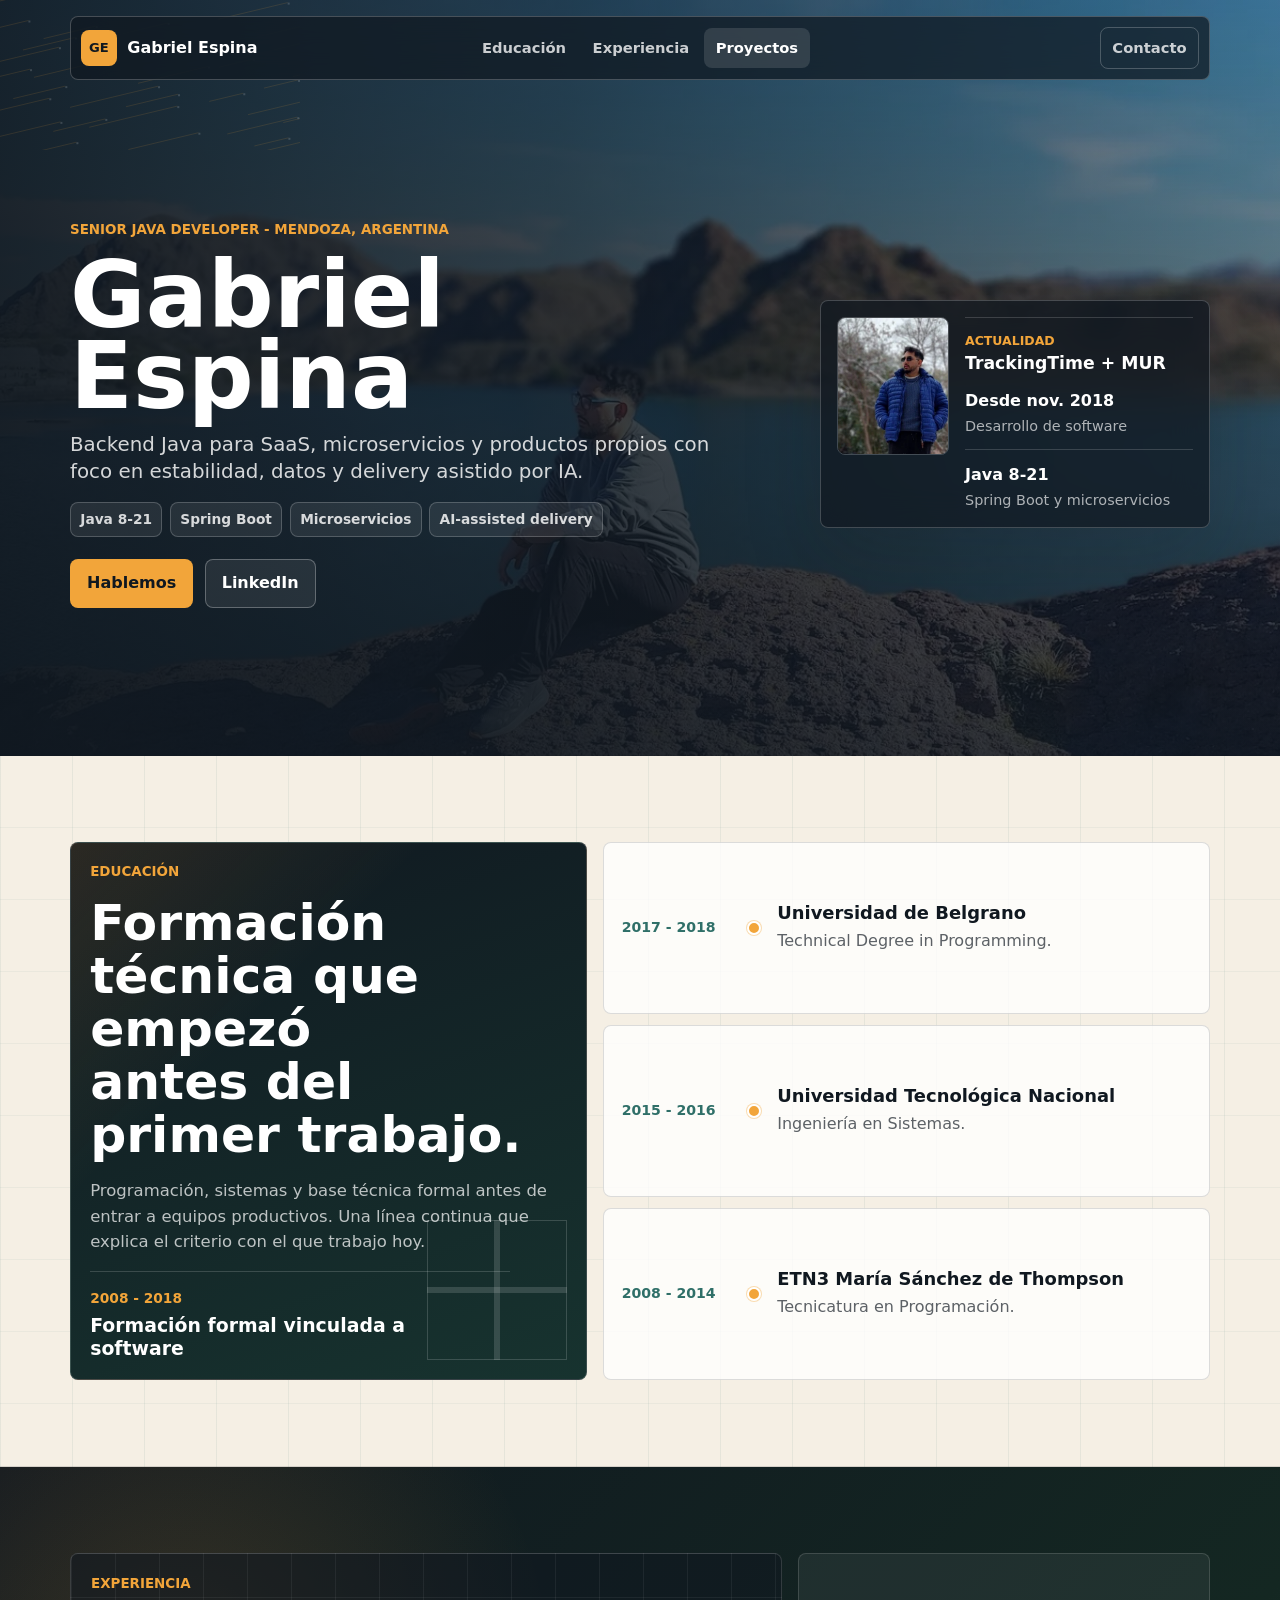
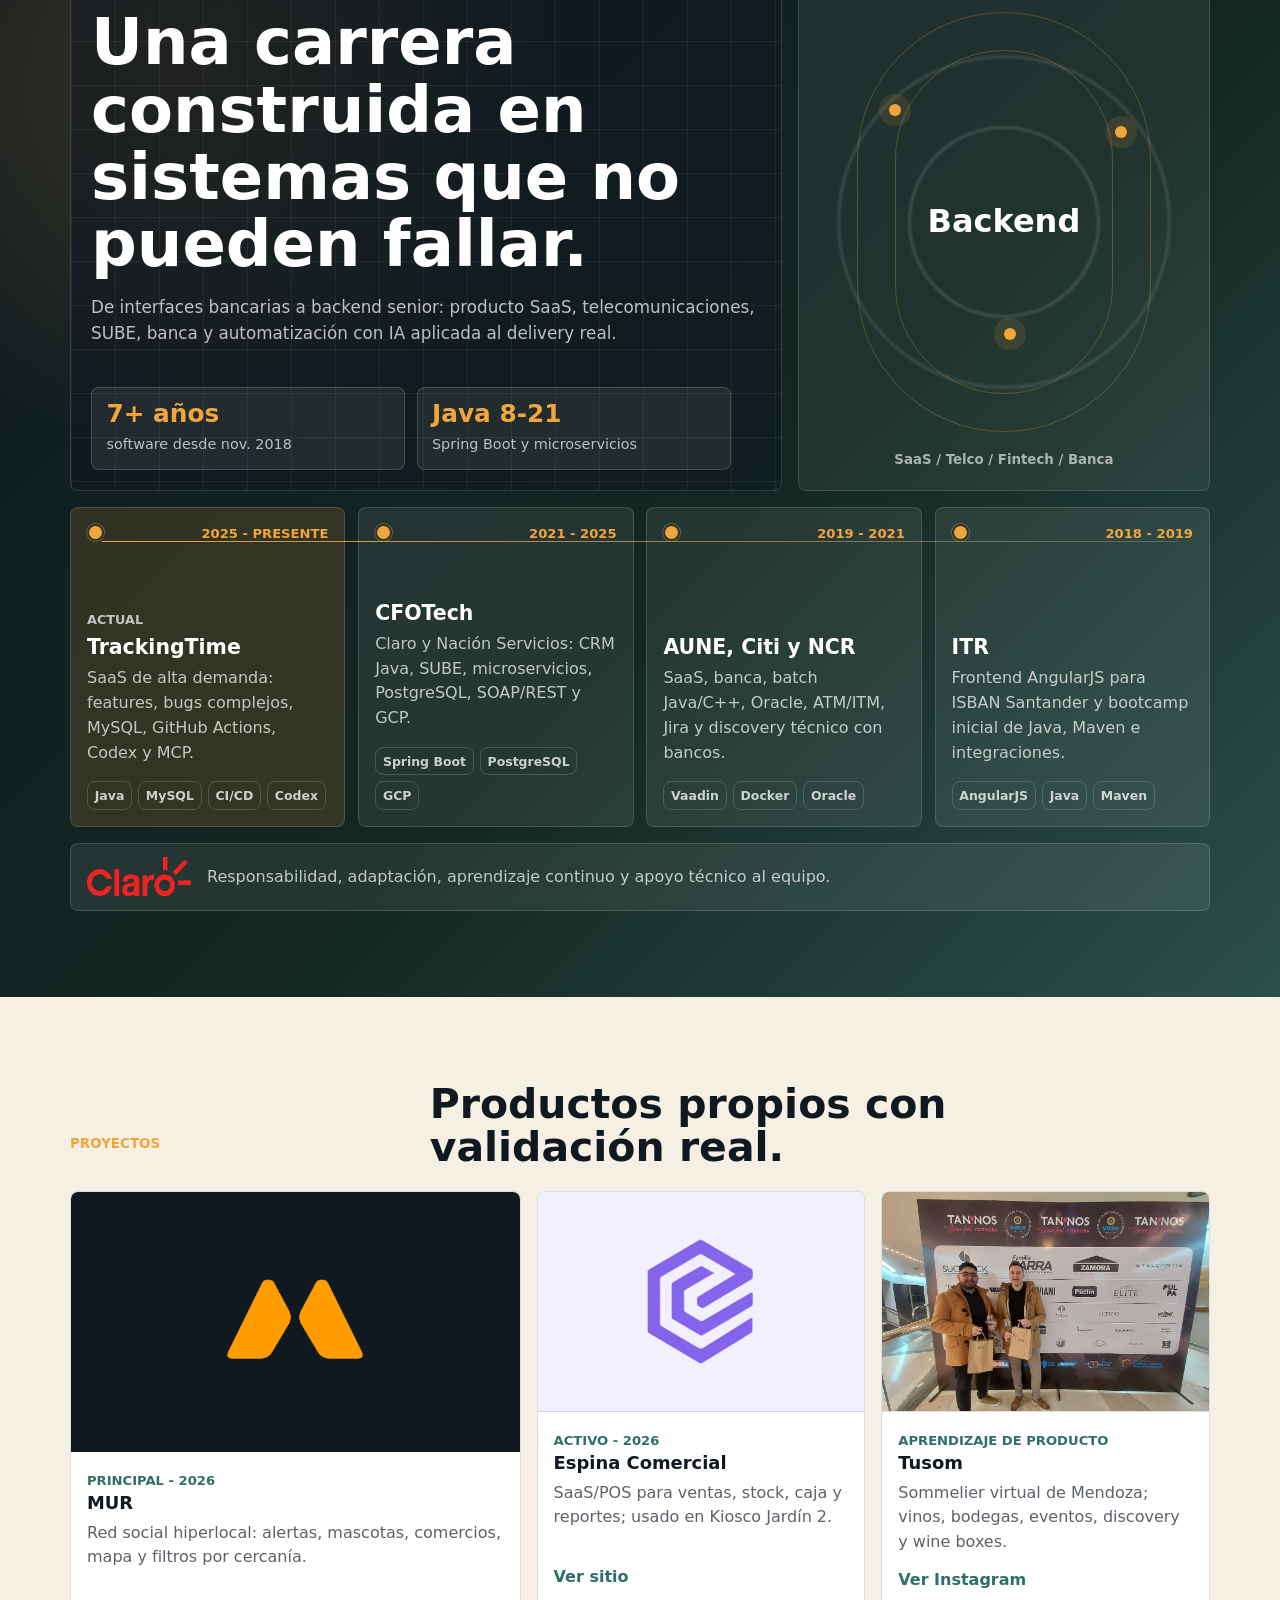
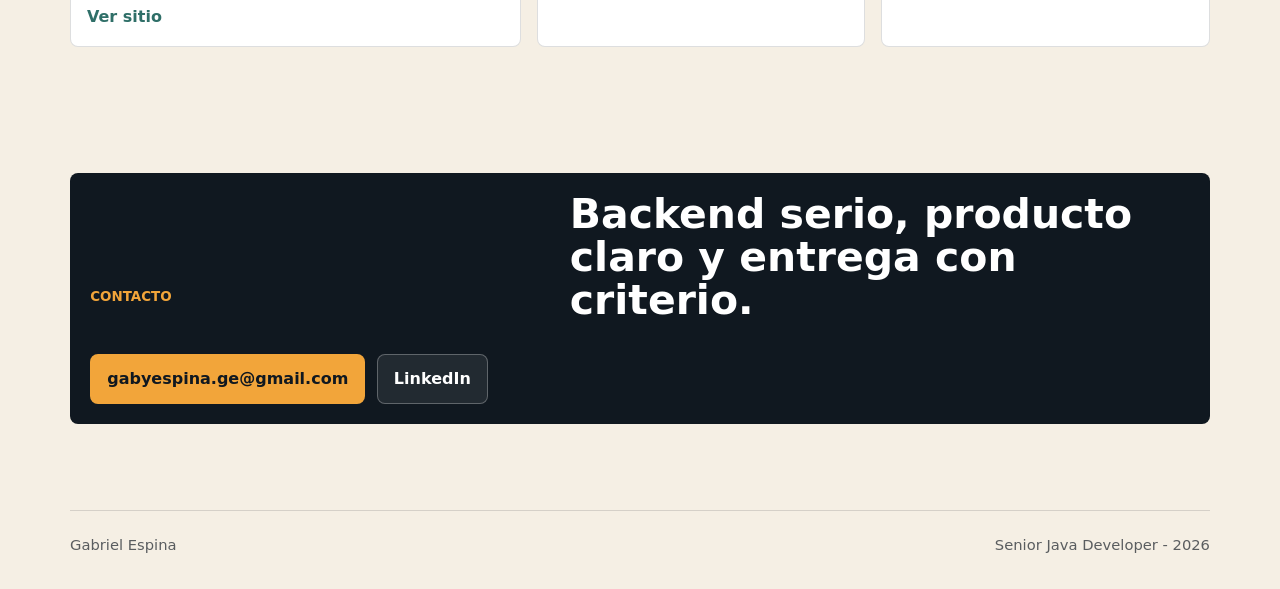
==== commit 74c5263f: "Redesign experience section" ====
--- a/index.html
+++ b/index.html
@@ -128,57 +128,91 @@
         </section>
 
         <section class="section experience-section" id="experiencia">
-            <div class="section-heading reveal">
-                <p class="section-kicker">Experiencia</p>
-                <h2>De frontend bancario a backend senior.</h2>
-            </div>
-
-            <div class="experience-layout">
-                <div class="experience-summary reveal">
-                    <strong>7+ años</strong>
-                    <span>desde noviembre de 2018</span>
-                    <p>Java, Spring Boot, microservicios, datos, CI/CD y flujos AI-assisted.</p>
-                </div>
-
-                <div class="experience-list">
-                    <details class="experience-item reveal" open>
-                        <summary>
-                            <span>2025 - presente</span>
-                            <strong>TrackingTime</strong>
-                            <em>Senior Java Developer</em>
-                        </summary>
-                        <p>SaaS de alta demanda, bugs complejos, features, MySQL, GitHub Actions, Codex y MCP.</p>
-                    </details>
-                    <details class="experience-item reveal">
-                        <summary>
-                            <span>2021 - 2025</span>
-                            <strong>CFOTech</strong>
-                            <em>Claro y Nación Servicios</em>
-                        </summary>
-                        <p>CRM Java/Spring Boot, microservicios para SUBE, PostgreSQL, SOAP/REST, GCP y Kubernetes.</p>
-                    </details>
-                    <details class="experience-item reveal">
-                        <summary>
-                            <span>2019 - 2021</span>
-                            <strong>AUNE, Citi y NCR</strong>
-                            <em>SaaS, banca e integraciones</em>
-                        </summary>
-                        <p>Vaadin, Docker, batch Java/C++, Oracle, ATM/ITM, Jira y discovery técnico con bancos.</p>
-                    </details>
-                    <details class="experience-item reveal">
-                        <summary>
-                            <span>2018 - 2019</span>
-                            <strong>ITR</strong>
-                            <em>Frontend Developer</em>
-                        </summary>
-                        <p>AngularJS para ISBAN Santander y bootcamp inicial de Java, Maven e integraciones.</p>
-                    </details>
-                </div>
+            <div class="experience-stage">
+                <div class="experience-hero reveal">
+                    <p class="section-kicker">Experiencia</p>
+                    <h2>Una carrera construida en sistemas que no pueden fallar.</h2>
+                    <p>
+                        De interfaces bancarias a backend senior: producto SaaS, telecomunicaciones, SUBE, banca y
+                        automatización con IA aplicada al delivery real.
+                    </p>
+                    <div class="experience-kpis" aria-label="Resumen de experiencia">
+                        <div>
+                            <strong>7+ años</strong>
+                            <span>software desde nov. 2018</span>
+                        </div>
+                        <div>
+                            <strong>Java 8-21</strong>
+                            <span>Spring Boot y microservicios</span>
+                        </div>
+                    </div>
+                </div>
+
+                <div class="experience-orbit reveal" aria-hidden="true">
+                    <span class="orbit-dot orbit-dot-a"></span>
+                    <span class="orbit-dot orbit-dot-b"></span>
+                    <span class="orbit-dot orbit-dot-c"></span>
+                    <strong>Backend</strong>
+                    <small>SaaS / Telco / Fintech / Banca</small>
+                </div>
+            </div>
+
+            <div class="experience-path" aria-label="Trayectoria profesional">
+                <article class="experience-card experience-card-current reveal">
+                    <span class="experience-date">2025 - presente</span>
+                    <div>
+                        <p class="experience-status">Actual</p>
+                        <h3>TrackingTime</h3>
+                        <p>SaaS de alta demanda: features, bugs complejos, MySQL, GitHub Actions, Codex y MCP.</p>
+                        <ul class="experience-tags" aria-label="Tecnologías en TrackingTime">
+                            <li>Java</li>
+                            <li>MySQL</li>
+                            <li>CI/CD</li>
+                            <li>Codex</li>
+                        </ul>
+                    </div>
+                </article>
+                <article class="experience-card reveal">
+                    <span class="experience-date">2021 - 2025</span>
+                    <div>
+                        <h3>CFOTech</h3>
+                        <p>Claro y Nación Servicios: CRM Java, SUBE, microservicios, PostgreSQL, SOAP/REST y GCP.</p>
+                        <ul class="experience-tags" aria-label="Tecnologías en CFOTech">
+                            <li>Spring Boot</li>
+                            <li>PostgreSQL</li>
+                            <li>GCP</li>
+                        </ul>
+                    </div>
+                </article>
+                <article class="experience-card reveal">
+                    <span class="experience-date">2019 - 2021</span>
+                    <div>
+                        <h3>AUNE, Citi y NCR</h3>
+                        <p>SaaS, banca, batch Java/C++, Oracle, ATM/ITM, Jira y discovery técnico con bancos.</p>
+                        <ul class="experience-tags" aria-label="Tecnologías en experiencia bancaria">
+                            <li>Vaadin</li>
+                            <li>Docker</li>
+                            <li>Oracle</li>
+                        </ul>
+                    </div>
+                </article>
+                <article class="experience-card reveal">
+                    <span class="experience-date">2018 - 2019</span>
+                    <div>
+                        <h3>ITR</h3>
+                        <p>Frontend AngularJS para ISBAN Santander y bootcamp inicial de Java, Maven e integraciones.</p>
+                        <ul class="experience-tags" aria-label="Tecnologías en ITR">
+                            <li>AngularJS</li>
+                            <li>Java</li>
+                            <li>Maven</li>
+                        </ul>
+                    </div>
+                </article>
             </div>
 
             <aside class="feedback-strip reveal" aria-label="Feedback recibido">
                 <img src="assets/claro-logo.png" alt="Claro">
-                <p>Feedback Claro: responsabilidad, adaptación, aprendizaje continuo y apoyo técnico al equipo.</p>
+                <p>Responsabilidad, adaptación, aprendizaje continuo y apoyo técnico al equipo.</p>
             </aside>
         </section>
 
--- a/styles.css
+++ b/styles.css
@@ -384,17 +384,17 @@
     scroll-margin-top: 104px;
 }
 
-.experience-item,
+.experience-card,
 .project-card,
 .contact-panel,
 .feedback-strip,
-.experience-summary {
+.experience-hero {
     border: 1px solid var(--line);
     border-radius: var(--radius);
     background: rgba(255, 255, 255, 0.7);
 }
 
-.experience-item summary span,
+.experience-date,
 .project-status {
     color: var(--sage);
     font-size: 0.82rem;
@@ -402,8 +402,7 @@
     text-transform: uppercase;
 }
 
-.experience-summary p,
-.experience-item p,
+.experience-card p,
 .project-card p,
 .feedback-strip p {
     color: var(--muted);
@@ -569,96 +568,249 @@
 
 .experience-section {
     width: 100%;
-    border-top: 1px solid var(--line);
-    border-bottom: 1px solid var(--line);
-    background: rgba(255, 255, 255, 0.42);
-}
-
-.experience-section > .section-heading,
-.experience-layout,
+    overflow: hidden;
+    border-top: 0;
+    border-bottom: 0;
+    background:
+        radial-gradient(circle at 14% 18%, rgba(242, 165, 58, 0.17), transparent 26%),
+        linear-gradient(135deg, #101820, #142722 58%, #2b4f49);
+    color: var(--white);
+}
+
+.experience-stage,
+.experience-path,
 .feedback-strip {
     width: min(100% - 32px, var(--max));
     margin-left: auto;
     margin-right: auto;
 }
 
-.experience-layout {
-    display: grid;
-    grid-template-columns: 0.42fr 1fr;
+.experience-stage {
+    display: grid;
+    grid-template-columns: minmax(0, 0.95fr) minmax(300px, 0.55fr);
     gap: 1rem;
-}
-
-.experience-summary {
-    align-self: start;
-    padding: 1.1rem;
-    background: var(--ink);
-    color: var(--white);
-}
-
-.experience-summary strong {
+    align-items: stretch;
+    margin-bottom: 1rem;
+}
+
+.experience-hero {
+    display: grid;
+    align-content: end;
+    min-height: 350px;
+    overflow: hidden;
+    border-color: rgba(255, 255, 255, 0.14);
+    background:
+        linear-gradient(90deg, rgba(255, 255, 255, 0.06) 1px, transparent 1px),
+        linear-gradient(0deg, rgba(255, 255, 255, 0.06) 1px, transparent 1px),
+        rgba(16, 24, 32, 0.56);
+    background-size: 44px 44px, 44px 44px, auto;
+    color: var(--white);
+    padding: 1.25rem;
+}
+
+.experience-hero h2 {
+    max-width: 780px;
+    margin-bottom: 1rem;
+    color: var(--white);
+    font-size: clamp(2.4rem, 5vw, 4.4rem);
+    text-wrap: balance;
+}
+
+.experience-hero p:not(.section-kicker) {
+    max-width: 720px;
+    color: rgba(255, 255, 255, 0.72);
+    font-size: 1.05rem;
+}
+
+.experience-kpis {
+    display: grid;
+    grid-template-columns: repeat(2, minmax(0, 1fr));
+    gap: 0.7rem;
+    max-width: 640px;
+    margin-top: 1.5rem;
+}
+
+.experience-kpis div {
+    border: 1px solid rgba(255, 255, 255, 0.16);
+    border-radius: var(--radius);
+    background: rgba(255, 255, 255, 0.07);
+    padding: 0.9rem;
+}
+
+.experience-kpis strong {
     display: block;
-    margin-bottom: 0.2rem;
     color: var(--amber);
+    font-size: 1.55rem;
+    line-height: 1;
+}
+
+.experience-kpis span {
+    display: block;
+    margin-top: 0.34rem;
+    color: rgba(255, 255, 255, 0.7);
+    font-size: 0.9rem;
+}
+
+.experience-orbit {
+    position: relative;
+    display: grid;
+    min-height: 350px;
+    overflow: hidden;
+    place-items: center;
+    border: 1px solid rgba(255, 255, 255, 0.14);
+    border-radius: var(--radius);
+    background:
+        radial-gradient(circle, transparent 27%, rgba(255, 255, 255, 0.12) 28%, transparent 29%),
+        radial-gradient(circle, transparent 48%, rgba(255, 255, 255, 0.1) 49%, transparent 50%),
+        rgba(255, 255, 255, 0.06);
+}
+
+.experience-orbit::before,
+.experience-orbit::after {
+    content: "";
+    position: absolute;
+    border: 1px solid rgba(242, 165, 58, 0.28);
+    border-radius: 999px;
+}
+
+.experience-orbit::before {
+    inset: 58px;
+}
+
+.experience-orbit::after {
+    inset: 96px;
+}
+
+.experience-orbit strong {
+    position: relative;
+    z-index: 1;
     font-size: 2rem;
-    line-height: 1;
-}
-
-.experience-summary span {
-    display: block;
-    margin-bottom: 1.2rem;
+}
+
+.experience-orbit small {
+    position: absolute;
+    bottom: 1.2rem;
+    color: rgba(255, 255, 255, 0.62);
+    font-weight: 780;
+}
+
+.orbit-dot {
+    position: absolute;
+    width: 12px;
+    height: 12px;
+    border-radius: 999px;
+    background: var(--amber);
+    box-shadow: 0 0 0 10px rgba(242, 165, 58, 0.12);
+}
+
+.orbit-dot-a {
+    top: 28%;
+    left: 22%;
+}
+
+.orbit-dot-b {
+    top: 32%;
+    right: 20%;
+}
+
+.orbit-dot-c {
+    bottom: 28%;
+    left: 50%;
+}
+
+.experience-path {
+    position: relative;
+    display: grid;
+    grid-template-columns: repeat(4, minmax(0, 1fr));
+    gap: 0.8rem;
+}
+
+.experience-path::before {
+    content: "";
+    position: absolute;
+    left: 2rem;
+    right: 2rem;
+    top: 34px;
+    height: 1px;
+    background: linear-gradient(90deg, var(--amber), rgba(255, 255, 255, 0.18));
+}
+
+.experience-card {
+    position: relative;
+    z-index: 1;
+    display: grid;
+    align-content: space-between;
+    min-height: 280px;
+    border-color: rgba(255, 255, 255, 0.14);
+    background: rgba(255, 255, 255, 0.08);
+    color: var(--white);
+    padding: 1rem;
+    transition: transform 180ms ease, background 180ms ease;
+}
+
+.experience-card:hover {
+    transform: translateY(-5px);
+    background: rgba(255, 255, 255, 0.12);
+}
+
+.experience-card::before {
+    content: "";
+    width: 13px;
+    height: 13px;
+    margin-bottom: 3.7rem;
+    border: 2px solid #223732;
+    border-radius: 999px;
+    background: var(--amber);
+    box-shadow: 0 0 0 1px rgba(242, 165, 58, 0.35);
+}
+
+.experience-card-current {
+    background: rgba(242, 165, 58, 0.14);
+}
+
+.experience-date,
+.experience-status {
+    color: var(--amber);
+}
+
+.experience-date {
+    position: absolute;
+    top: 0.95rem;
+    right: 1rem;
+}
+
+.experience-status {
+    margin-bottom: 0.35rem;
+    font-size: 0.8rem;
+    font-weight: 860;
+    text-transform: uppercase;
+}
+
+.experience-card h3 {
+    color: var(--white);
+    font-size: 1.28rem;
+}
+
+.experience-card p {
     color: rgba(255, 255, 255, 0.72);
-    font-size: 0.9rem;
-}
-
-.experience-summary p {
-    margin-bottom: 0;
+}
+
+.experience-tags {
+    display: flex;
+    flex-wrap: wrap;
+    gap: 0.38rem;
+    margin: 0;
+    padding: 0;
+    list-style: none;
+}
+
+.experience-tags li {
+    border: 1px solid rgba(255, 255, 255, 0.16);
+    border-radius: var(--radius);
     color: rgba(255, 255, 255, 0.76);
-}
-
-.experience-list {
-    display: grid;
-    gap: 0.72rem;
-}
-
-.experience-item {
-    overflow: hidden;
-}
-
-.experience-item summary {
-    display: grid;
-    grid-template-columns: 132px 1fr 1.1fr 24px;
-    gap: 1rem;
-    align-items: center;
-    cursor: pointer;
-    list-style: none;
-    padding: 1rem;
-}
-
-.experience-item summary::-webkit-details-marker {
-    display: none;
-}
-
-.experience-item summary::after {
-    content: "+";
-    justify-self: end;
-    color: var(--amber);
-    font-size: 1.2rem;
-    font-weight: 860;
-}
-
-.experience-item[open] summary::after {
-    content: "-";
-}
-
-.experience-item summary em {
-    color: var(--muted);
-    font-style: normal;
-    font-size: 0.95rem;
-}
-
-.experience-item p {
-    margin: -0.2rem 1rem 1rem 149px;
-    max-width: 680px;
+    font-size: 0.78rem;
+    font-weight: 780;
+    padding: 0.22rem 0.42rem;
 }
 
 .feedback-strip {
@@ -666,7 +818,9 @@
     align-items: center;
     gap: 1rem;
     margin-top: 1rem;
-    padding: 0.9rem 1rem;
+    border-color: rgba(255, 255, 255, 0.14);
+    background: rgba(255, 255, 255, 0.08);
+    padding: 0.85rem 1rem;
 }
 
 .feedback-strip img {
@@ -676,6 +830,7 @@
 
 .feedback-strip p {
     margin-bottom: 0;
+    color: rgba(255, 255, 255, 0.72);
 }
 
 .project-grid {
@@ -837,10 +992,18 @@
     }
 
     .education-layout,
-    .experience-layout,
+    .experience-stage,
     .project-grid,
     .contact-panel {
         grid-template-columns: 1fr;
+    }
+
+    .experience-path {
+        grid-template-columns: repeat(2, minmax(0, 1fr));
+    }
+
+    .experience-path::before {
+        display: none;
     }
 
     .section-heading {
@@ -891,8 +1054,8 @@
     }
 
     .hero-inner,
-    .experience-section > .section-heading,
-    .experience-layout,
+    .experience-stage,
+    .experience-path,
     .feedback-strip,
     .site-footer {
         width: min(100% - 20px, var(--max));
@@ -903,6 +1066,10 @@
     }
 
     .education-section {
+        width: 100%;
+    }
+
+    .experience-section {
         width: 100%;
     }
 
@@ -973,18 +1140,32 @@
         transform: none;
     }
 
-    .experience-item summary {
+    .experience-hero,
+    .experience-orbit {
+        min-height: 300px;
+    }
+
+    .experience-hero h2 {
+        max-width: 320px;
+        font-size: 1.96rem;
+        line-height: 1.08;
+    }
+
+    .experience-hero p:not(.section-kicker) {
+        max-width: 320px;
+    }
+
+    .experience-kpis,
+    .experience-path {
         grid-template-columns: 1fr;
-        gap: 0.28rem;
-    }
-
-    .experience-item summary::after {
-        grid-row: 1;
-        grid-column: 1;
-    }
-
-    .experience-item p {
-        margin: 0 1rem 1rem;
+    }
+
+    .experience-card {
+        min-height: auto;
+    }
+
+    .experience-card::before {
+        margin-bottom: 2.6rem;
     }
 
     .feedback-strip {
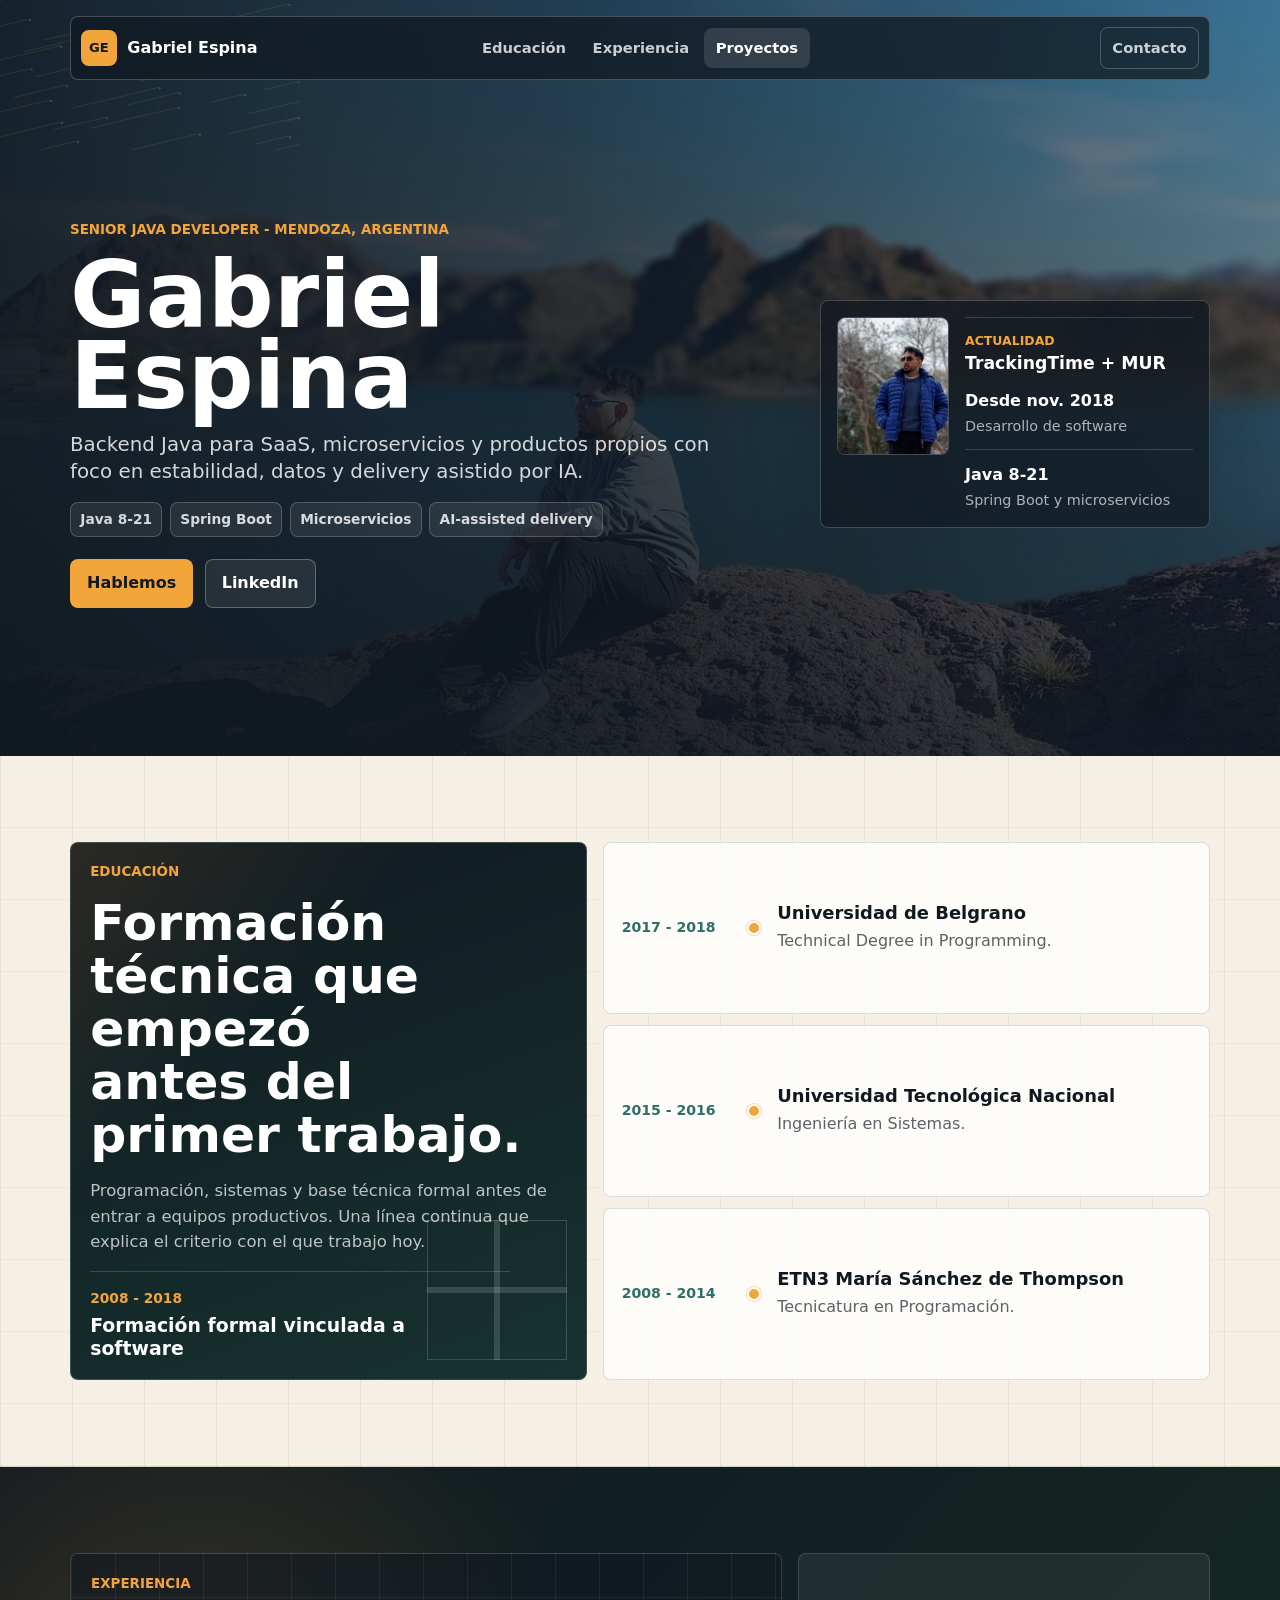
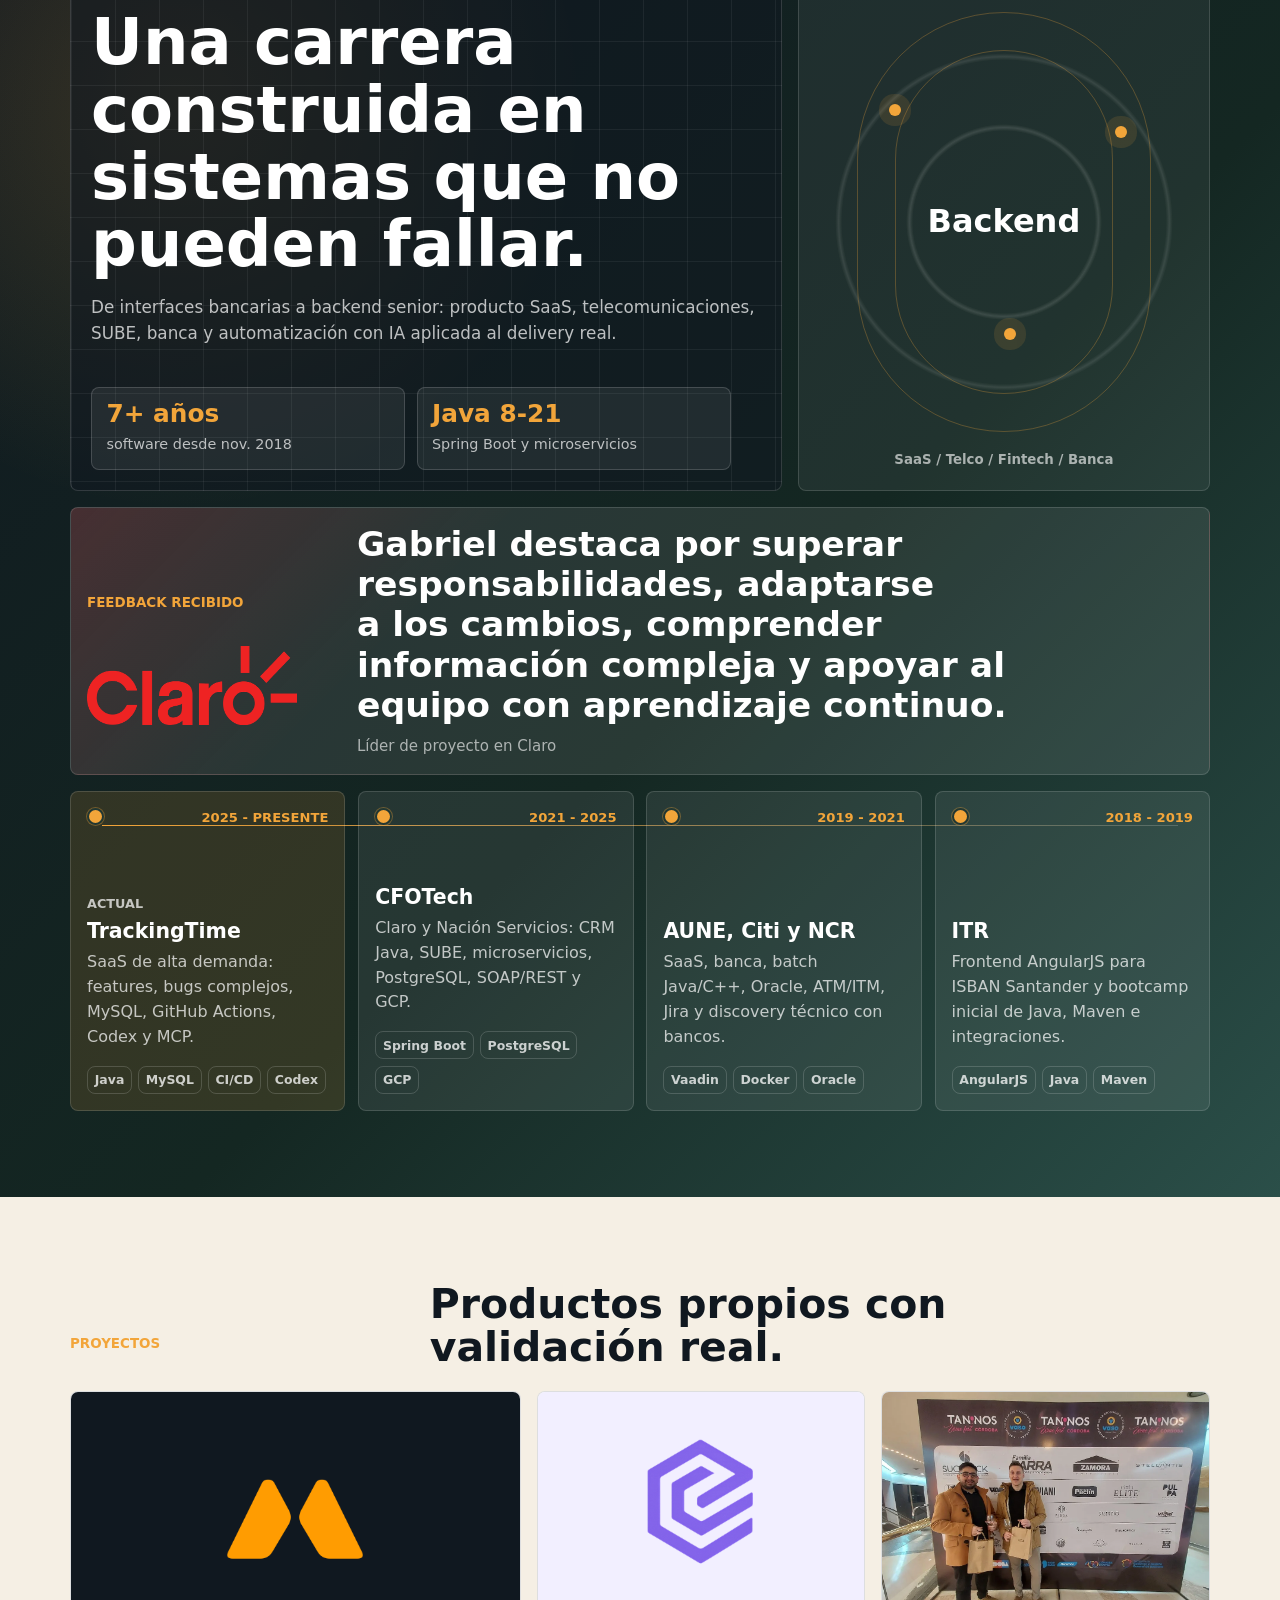
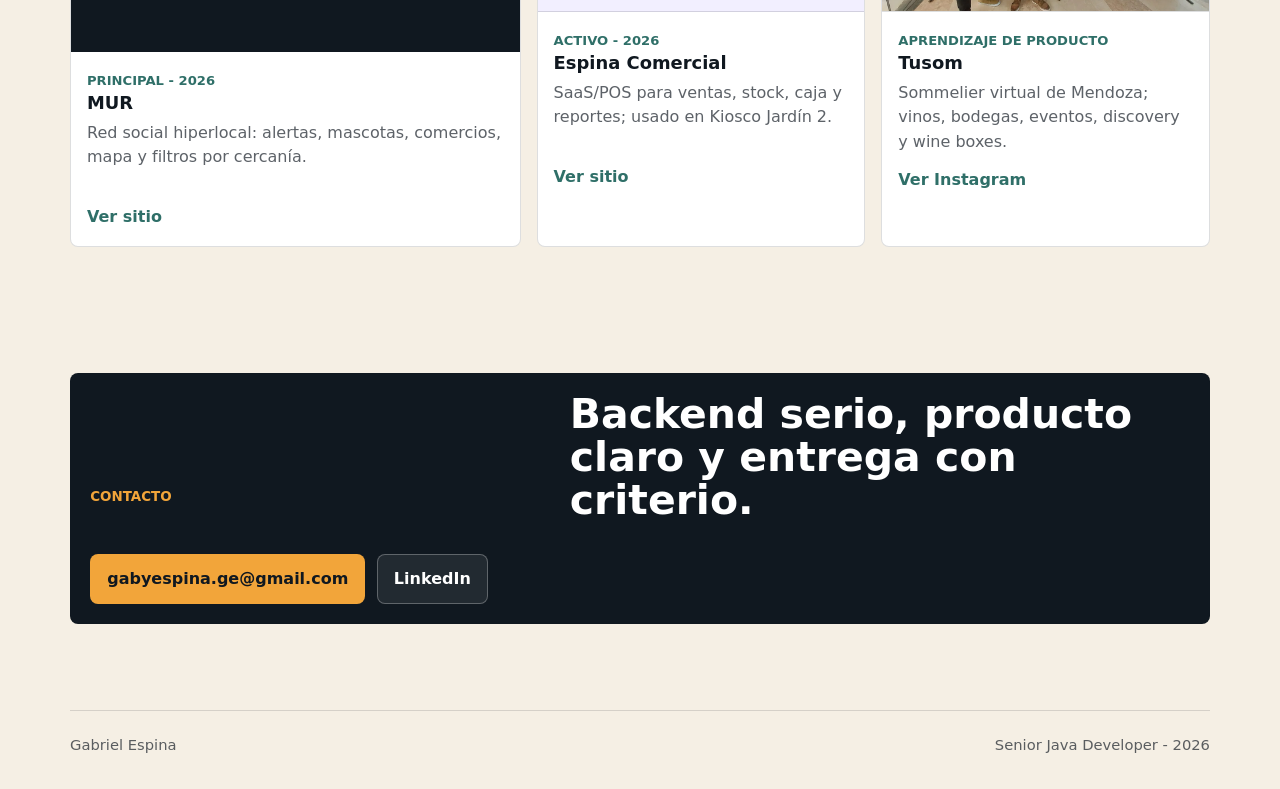
==== commit 35765025: "Promote Claro feedback testimonial" ====
--- a/index.html
+++ b/index.html
@@ -157,6 +157,18 @@
                 </div>
             </div>
 
+            <aside class="feedback-card reveal" aria-label="Feedback recibido">
+                <div class="feedback-brand">
+                    <p class="section-kicker">Feedback recibido</p>
+                    <img src="assets/claro-logo.png" alt="Claro">
+                </div>
+                <blockquote>
+                    Gabriel destaca por superar responsabilidades, adaptarse a los cambios, comprender información
+                    compleja y apoyar al equipo con aprendizaje continuo.
+                </blockquote>
+                <p class="feedback-source">Líder de proyecto en Claro</p>
+            </aside>
+
             <div class="experience-path" aria-label="Trayectoria profesional">
                 <article class="experience-card experience-card-current reveal">
                     <span class="experience-date">2025 - presente</span>
@@ -209,11 +221,6 @@
                     </div>
                 </article>
             </div>
-
-            <aside class="feedback-strip reveal" aria-label="Feedback recibido">
-                <img src="assets/claro-logo.png" alt="Claro">
-                <p>Responsabilidad, adaptación, aprendizaje continuo y apoyo técnico al equipo.</p>
-            </aside>
         </section>
 
         <section class="section projects-section" id="proyectos">
--- a/styles.css
+++ b/styles.css
@@ -387,7 +387,7 @@
 .experience-card,
 .project-card,
 .contact-panel,
-.feedback-strip,
+.feedback-card,
 .experience-hero {
     border: 1px solid var(--line);
     border-radius: var(--radius);
@@ -404,7 +404,7 @@
 
 .experience-card p,
 .project-card p,
-.feedback-strip p {
+.feedback-source {
     color: var(--muted);
 }
 
@@ -579,7 +579,7 @@
 
 .experience-stage,
 .experience-path,
-.feedback-strip {
+.feedback-card {
     width: min(100% - 32px, var(--max));
     margin-left: auto;
     margin-right: auto;
@@ -813,24 +813,49 @@
     padding: 0.22rem 0.42rem;
 }
 
-.feedback-strip {
-    display: flex;
-    align-items: center;
-    gap: 1rem;
-    margin-top: 1rem;
+.feedback-card {
+    display: grid;
+    grid-template-columns: 250px minmax(0, 1fr);
+    gap: 1.25rem;
+    align-items: end;
+    margin-bottom: 1rem;
     border-color: rgba(255, 255, 255, 0.14);
-    background: rgba(255, 255, 255, 0.08);
-    padding: 0.85rem 1rem;
-}
-
-.feedback-strip img {
-    width: 104px;
+    background:
+        linear-gradient(135deg, rgba(237, 28, 36, 0.16), transparent 32%),
+        rgba(255, 255, 255, 0.09);
+    color: var(--white);
+    padding: 1rem;
+}
+
+.feedback-brand {
+    display: grid;
+    gap: 2rem;
+}
+
+.feedback-brand .section-kicker {
+    margin-bottom: 0;
+}
+
+.feedback-brand img {
+    width: min(210px, 100%);
     height: auto;
 }
 
-.feedback-strip p {
-    margin-bottom: 0;
-    color: rgba(255, 255, 255, 0.72);
+.feedback-card blockquote {
+    max-width: 820px;
+    margin: 0;
+    color: var(--white);
+    font-size: clamp(1.45rem, 2.7vw, 2.4rem);
+    font-weight: 820;
+    line-height: 1.16;
+    text-wrap: balance;
+}
+
+.feedback-source {
+    grid-column: 2;
+    margin: -0.6rem 0 0;
+    color: rgba(255, 255, 255, 0.62);
+    font-size: 0.94rem;
 }
 
 .project-grid {
@@ -1056,7 +1081,7 @@
     .hero-inner,
     .experience-stage,
     .experience-path,
-    .feedback-strip,
+    .feedback-card,
     .site-footer {
         width: min(100% - 20px, var(--max));
     }
@@ -1168,13 +1193,26 @@
         margin-bottom: 2.6rem;
     }
 
-    .feedback-strip {
-        align-items: flex-start;
-        flex-direction: column;
-    }
-
-    .feedback-strip img {
-        width: 92px;
+    .feedback-card {
+        grid-template-columns: 1fr;
+        gap: 1rem;
+    }
+
+    .feedback-brand {
+        gap: 1rem;
+    }
+
+    .feedback-brand img {
+        width: 130px;
+    }
+
+    .feedback-card blockquote {
+        font-size: 1.35rem;
+    }
+
+    .feedback-source {
+        grid-column: 1;
+        margin-top: -0.3rem;
     }
 
     .project-content p {
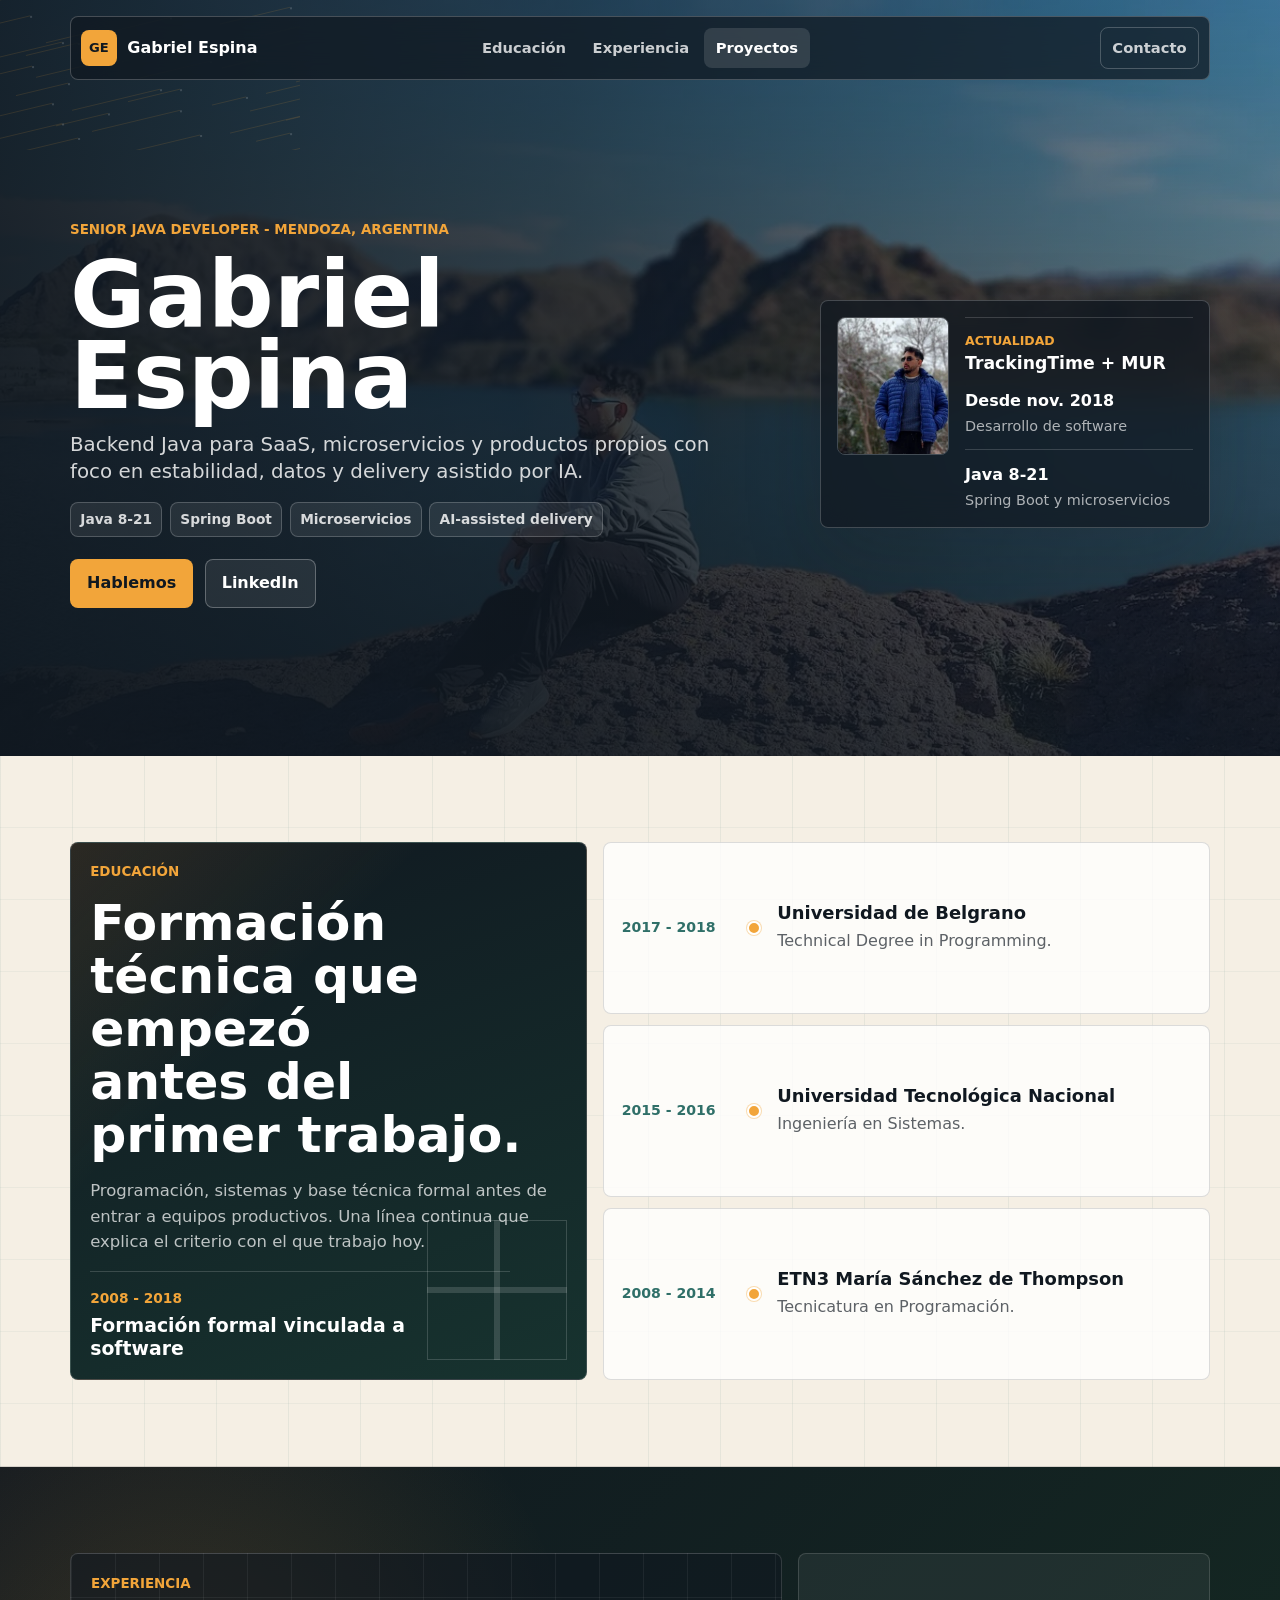
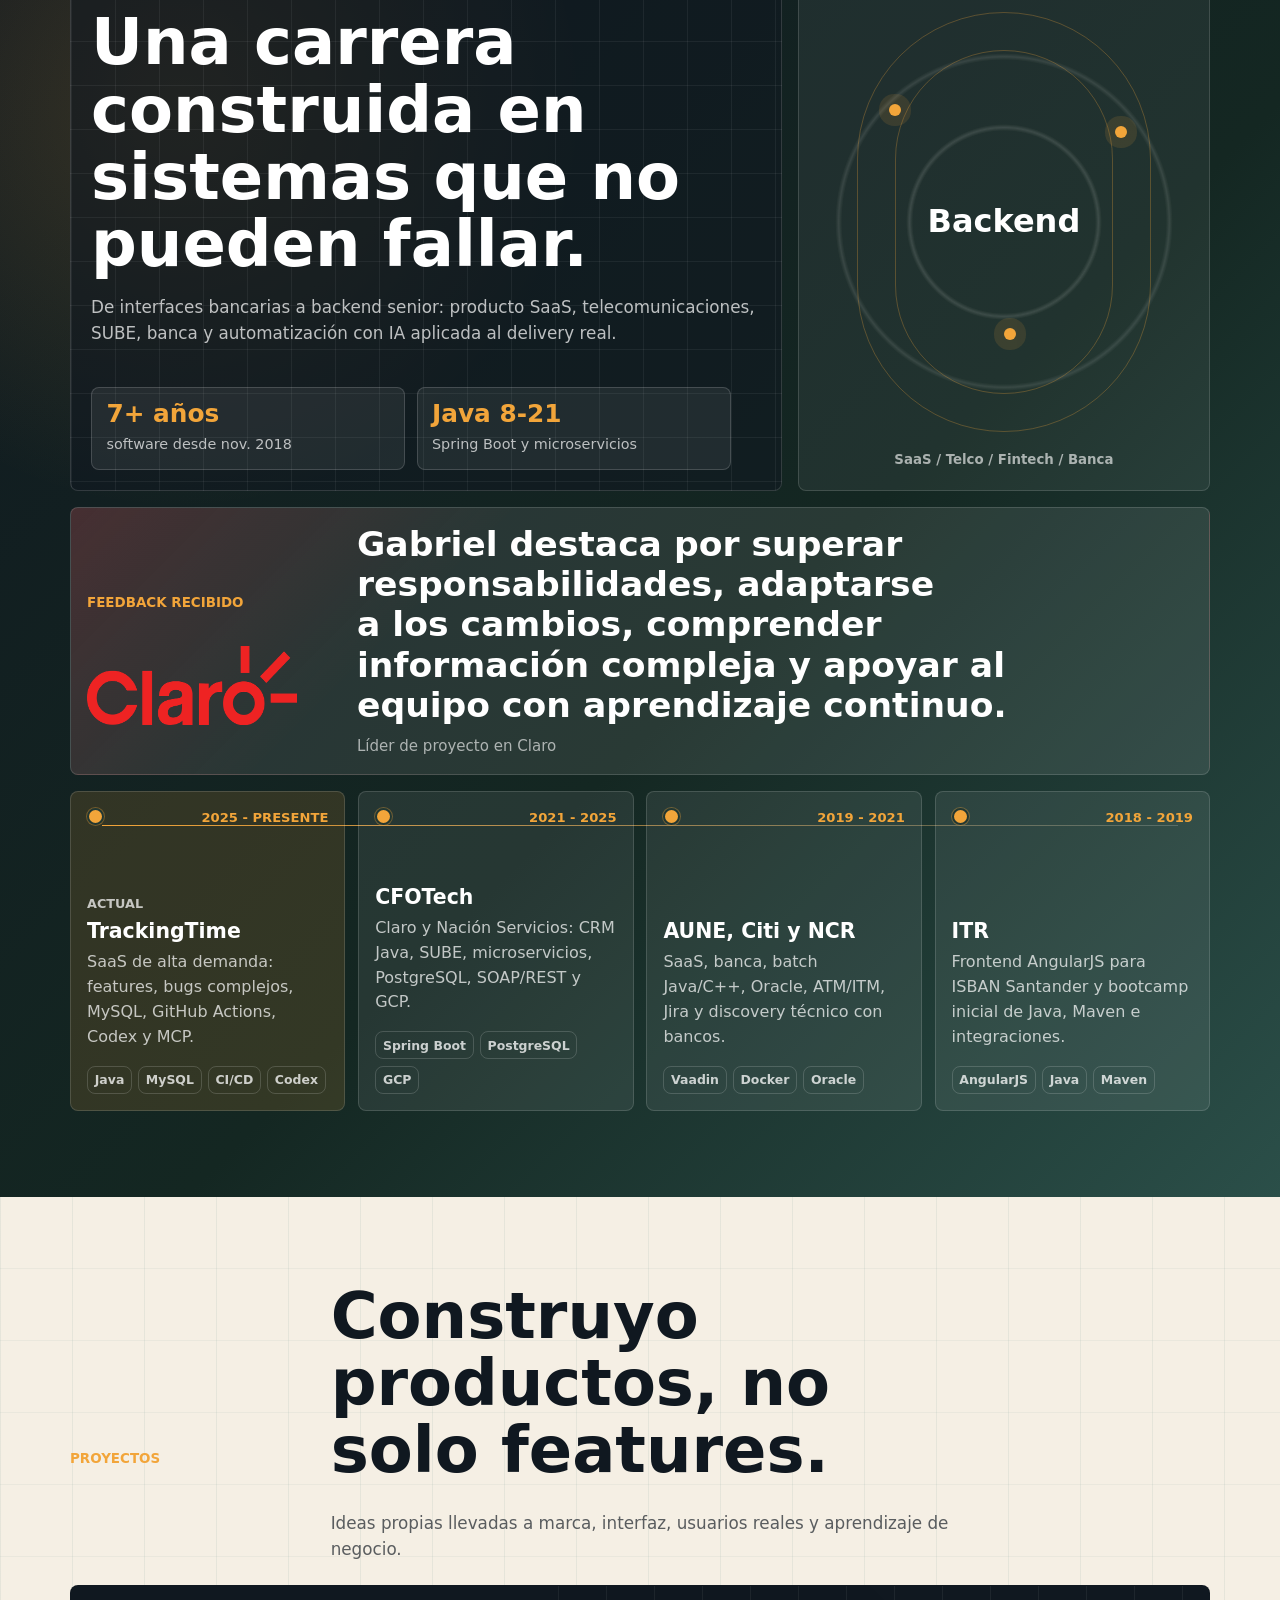
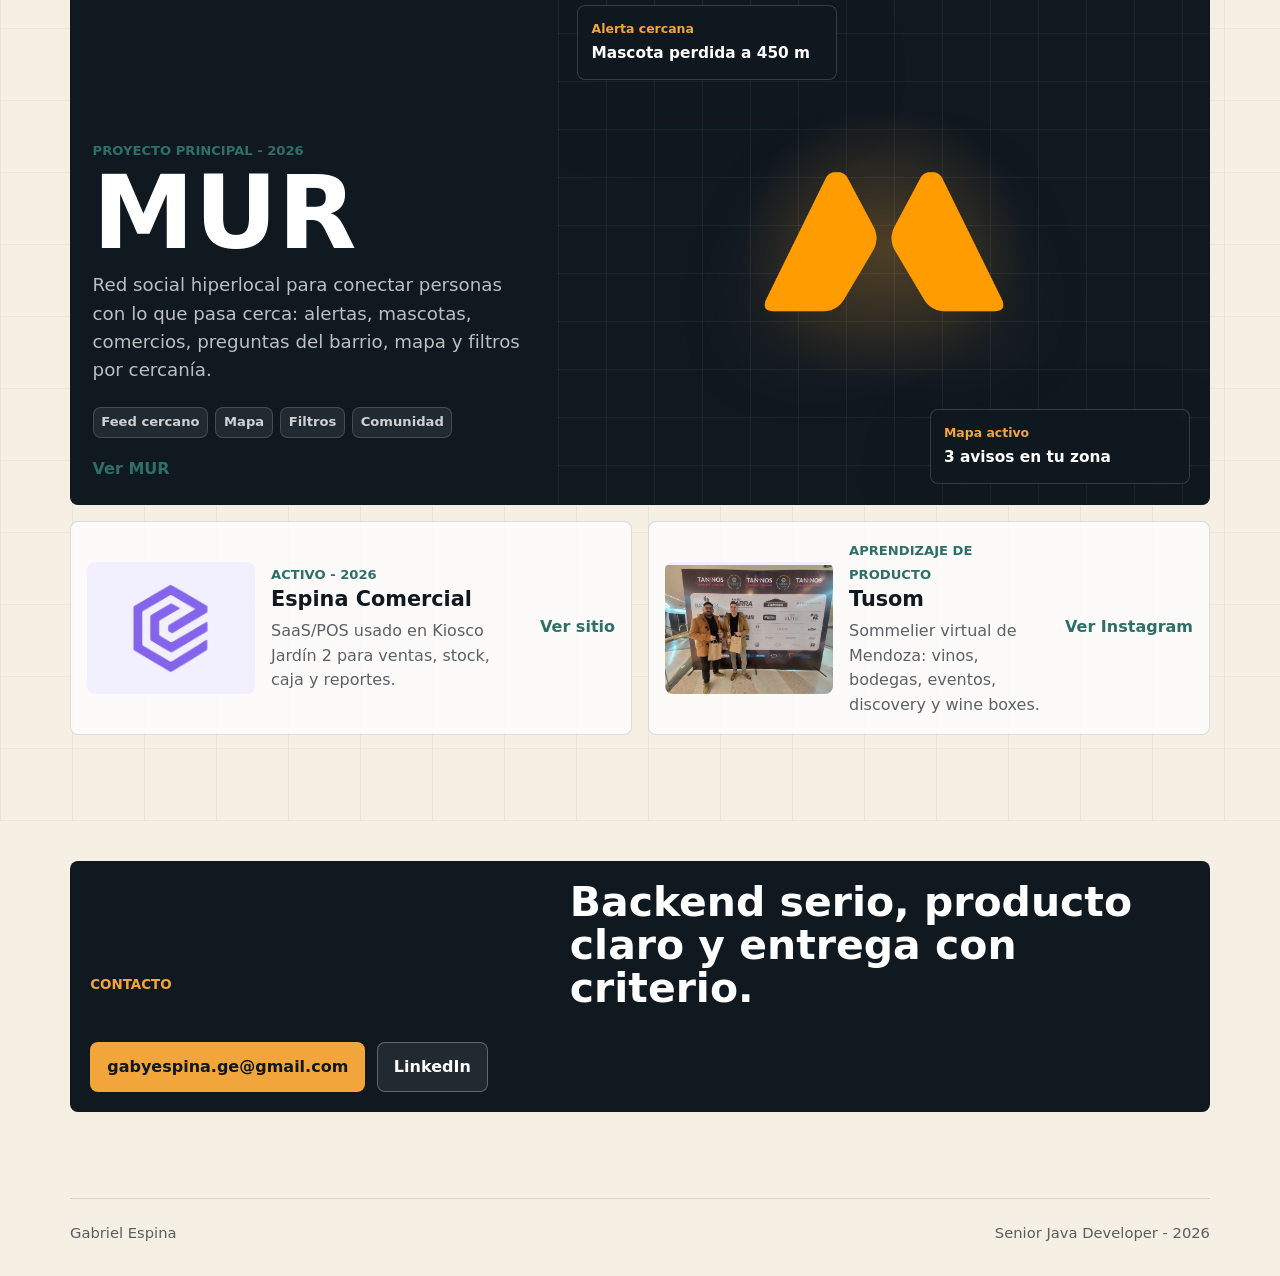
==== commit cec5ba39: "Redesign projects showcase section" ====
--- a/index.html
+++ b/index.html
@@ -224,50 +224,70 @@
         </section>
 
         <section class="section projects-section" id="proyectos">
-            <div class="section-heading reveal">
+            <div class="projects-header reveal">
                 <p class="section-kicker">Proyectos</p>
-                <h2>Productos propios con validación real.</h2>
-            </div>
-
-            <div class="project-grid">
-                <article class="project-card project-card-featured reveal">
-                    <div class="project-media project-media-mur">
-                        <img src="assets/mur-logo.png" alt="MUR">
-                    </div>
-                    <div class="project-content">
-                        <span class="project-status">Principal - 2026</span>
-                        <h3>MUR</h3>
-                        <p>Red social hiperlocal: alertas, mascotas, comercios, mapa y filtros por cercanía.</p>
-                        <a class="text-link" href="https://mur.olvidaftech.com/" target="_blank" rel="noreferrer">Ver
-                            sitio</a>
-                    </div>
-                </article>
-
-                <article class="project-card reveal">
-                    <div class="project-media project-media-espina">
+                <h2>Construyo productos, no solo features.</h2>
+                <p>
+                    Ideas propias llevadas a marca, interfaz, usuarios reales y aprendizaje de negocio.
+                </p>
+            </div>
+
+            <article class="project-showcase reveal">
+                <div class="project-showcase-copy">
+                    <span class="project-status">Proyecto principal - 2026</span>
+                    <h3>MUR</h3>
+                    <p>
+                        Red social hiperlocal para conectar personas con lo que pasa cerca: alertas, mascotas,
+                        comercios, preguntas del barrio, mapa y filtros por cercanía.
+                    </p>
+                    <div class="project-pill-row" aria-label="Foco de MUR">
+                        <span>Feed cercano</span>
+                        <span>Mapa</span>
+                        <span>Filtros</span>
+                        <span>Comunidad</span>
+                    </div>
+                    <a class="text-link" href="https://mur.olvidaftech.com/" target="_blank" rel="noreferrer">Ver
+                        MUR</a>
+                </div>
+                <div class="project-showcase-visual" aria-hidden="true">
+                    <img class="project-showcase-logo" src="assets/mur-logo.png" alt="">
+                    <div class="mur-product-card mur-product-card-feed">
+                        <span>Alerta cercana</span>
+                        <strong>Mascota perdida a 450 m</strong>
+                    </div>
+                    <div class="mur-product-card mur-product-card-map">
+                        <span>Mapa activo</span>
+                        <strong>3 avisos en tu zona</strong>
+                    </div>
+                </div>
+            </article>
+
+            <div class="project-support-grid">
+                <article class="project-support-card reveal">
+                    <div class="project-support-logo project-support-logo-espina">
                         <img src="assets/espina-comercial-logo.png" alt="Espina Comercial">
                     </div>
-                    <div class="project-content">
+                    <div>
                         <span class="project-status">Activo - 2026</span>
                         <h3>Espina Comercial</h3>
-                        <p>SaaS/POS para ventas, stock, caja y reportes; usado en Kiosco Jardín 2.</p>
-                        <a class="text-link" href="https://www.espinacomercial.com/" target="_blank"
-                            rel="noreferrer">Ver sitio</a>
-                    </div>
-                </article>
-
-                <article class="project-card reveal">
-                    <picture class="project-media project-photo">
+                        <p>SaaS/POS usado en Kiosco Jardín 2 para ventas, stock, caja y reportes.</p>
+                    </div>
+                    <a class="text-link" href="https://www.espinacomercial.com/" target="_blank"
+                        rel="noreferrer">Ver sitio</a>
+                </article>
+
+                <article class="project-support-card project-support-card-photo reveal">
+                    <picture class="project-support-photo">
                         <source srcset="assets/tusom-taninos-cordoba.webp" type="image/webp">
                         <img src="assets/tusom-taninos-cordoba.jpg" alt="Gabriel Espina en Taninos Wine Fest Córdoba">
                     </picture>
-                    <div class="project-content">
+                    <div>
                         <span class="project-status">Aprendizaje de producto</span>
                         <h3>Tusom</h3>
-                        <p>Sommelier virtual de Mendoza; vinos, bodegas, eventos, discovery y wine boxes.</p>
-                        <a class="text-link" href="https://www.instagram.com/tusom.vinos/" target="_blank"
-                            rel="noreferrer">Ver Instagram</a>
-                    </div>
+                        <p>Sommelier virtual de Mendoza: vinos, bodegas, eventos, discovery y wine boxes.</p>
+                    </div>
+                    <a class="text-link" href="https://www.instagram.com/tusom.vinos/" target="_blank"
+                        rel="noreferrer">Ver Instagram</a>
                 </article>
             </div>
         </section>
--- a/styles.css
+++ b/styles.css
@@ -385,7 +385,7 @@
 }
 
 .experience-card,
-.project-card,
+.project-support-card,
 .contact-panel,
 .feedback-card,
 .experience-hero {
@@ -403,7 +403,7 @@
 }
 
 .experience-card p,
-.project-card p,
+.project-support-card p,
 .feedback-source {
     color: var(--muted);
 }
@@ -858,63 +858,189 @@
     font-size: 0.94rem;
 }
 
-.project-grid {
-    display: grid;
-    grid-template-columns: 1.22fr 0.89fr 0.89fr;
+.projects-section {
+    width: 100%;
+    background:
+        linear-gradient(90deg, rgba(47, 111, 104, 0.08) 1px, transparent 1px),
+        linear-gradient(0deg, rgba(47, 111, 104, 0.06) 1px, transparent 1px),
+        var(--paper);
+    background-size: 72px 72px, 72px 72px, auto;
+}
+
+.projects-header,
+.project-showcase,
+.project-support-grid {
+    width: min(100% - 32px, var(--max));
+    margin-left: auto;
+    margin-right: auto;
+}
+
+.projects-header {
+    display: grid;
+    grid-template-columns: 0.26fr minmax(0, 1fr);
+    gap: 2rem;
+    align-items: end;
+    margin-bottom: 1.4rem;
+}
+
+.projects-header h2 {
+    max-width: 760px;
+    font-size: clamp(2.6rem, 5vw, 4.9rem);
+    text-wrap: balance;
+}
+
+.projects-header p:not(.section-kicker) {
+    grid-column: 2;
+    max-width: 620px;
+    margin: -0.4rem 0 0;
+    color: var(--muted);
+    font-size: 1.05rem;
+}
+
+.project-showcase {
+    display: grid;
+    grid-template-columns: minmax(0, 0.84fr) minmax(0, 1.16fr);
     gap: 1rem;
-}
-
-.project-card {
-    display: grid;
-    grid-template-rows: 220px 1fr;
+    min-height: 520px;
     overflow: hidden;
-    background: var(--white);
-}
-
-.project-card-featured {
-    grid-template-rows: 260px 1fr;
-}
-
-.project-media {
+    border: 1px solid var(--line);
+    border-radius: var(--radius);
+    background: var(--ink);
+    color: var(--white);
+}
+
+.project-showcase-copy {
+    display: grid;
+    align-content: end;
+    padding: 1.35rem;
+}
+
+.project-showcase-copy h3 {
+    margin: 0.45rem 0 0.9rem;
+    color: var(--white);
+    font-size: clamp(3.5rem, 8vw, 7.2rem);
+    line-height: 0.86;
+}
+
+.project-showcase-copy p {
+    max-width: 500px;
+    color: rgba(255, 255, 255, 0.72);
+    font-size: 1.14rem;
+}
+
+.project-pill-row {
+    display: flex;
+    flex-wrap: wrap;
+    gap: 0.45rem;
+    max-width: 500px;
+    margin: 0.25rem 0 1.2rem;
+}
+
+.project-pill-row span {
+    border: 1px solid rgba(255, 255, 255, 0.16);
+    border-radius: var(--radius);
+    background: rgba(255, 255, 255, 0.08);
+    color: rgba(255, 255, 255, 0.78);
+    font-size: 0.82rem;
+    font-weight: 780;
+    padding: 0.28rem 0.48rem;
+}
+
+.project-showcase-visual {
+    position: relative;
     display: grid;
     place-items: center;
     overflow: hidden;
-    border-bottom: 1px solid var(--line);
-}
-
-.project-media img {
-    max-width: 100%;
-}
-
-.project-media-mur {
-    background: var(--ink);
-}
-
-.project-media-mur img {
-    width: 176px;
-}
-
-.project-media-espina {
+    background:
+        linear-gradient(90deg, rgba(255, 255, 255, 0.06) 1px, transparent 1px),
+        linear-gradient(0deg, rgba(255, 255, 255, 0.06) 1px, transparent 1px),
+        radial-gradient(circle at center, rgba(242, 165, 58, 0.2), transparent 34%);
+    background-size: 48px 48px, 48px 48px, auto;
+}
+
+.project-showcase-logo {
+    width: min(32vw, 310px);
+    filter: drop-shadow(0 20px 48px rgba(242, 165, 58, 0.18));
+}
+
+.mur-product-card {
+    position: absolute;
+    width: min(260px, 42%);
+    border: 1px solid rgba(255, 255, 255, 0.16);
+    border-radius: var(--radius);
+    background: rgba(16, 24, 32, 0.76);
+    box-shadow: var(--shadow);
+    padding: 0.82rem;
+    backdrop-filter: blur(14px);
+}
+
+.mur-product-card span {
+    display: block;
+    margin-bottom: 0.2rem;
+    color: var(--amber);
+    font-size: 0.78rem;
+    font-weight: 860;
+}
+
+.mur-product-card strong {
+    color: var(--white);
+    font-size: 0.96rem;
+}
+
+.mur-product-card-feed {
+    top: 1.2rem;
+    left: 1.2rem;
+}
+
+.mur-product-card-map {
+    right: 1.2rem;
+    bottom: 1.2rem;
+}
+
+.project-support-grid {
+    display: grid;
+    grid-template-columns: repeat(2, minmax(0, 1fr));
+    gap: 1rem;
+    margin-top: 1rem;
+}
+
+.project-support-card {
+    display: grid;
+    grid-template-columns: 168px minmax(0, 1fr) auto;
+    gap: 1rem;
+    align-items: center;
+    min-height: 180px;
+    padding: 1rem;
+    background: rgba(255, 255, 255, 0.76);
+}
+
+.project-support-logo,
+.project-support-photo {
+    display: grid;
+    width: 168px;
+    height: 132px;
+    overflow: hidden;
+    place-items: center;
+    border-radius: var(--radius);
     background: #f2efff;
 }
 
-.project-media-espina img {
-    width: 128px;
-}
-
-.project-photo img {
+.project-support-logo img {
+    width: 90px;
+}
+
+.project-support-photo img {
     width: 100%;
     height: 100%;
     object-fit: cover;
 }
 
-.project-content {
-    padding: 1rem;
-}
-
-.project-content p {
-    min-height: 72px;
-    margin-bottom: 0.8rem;
+.project-support-card h3 {
+    font-size: 1.3rem;
+}
+
+.project-support-card p {
+    margin-bottom: 0;
 }
 
 .text-link {
@@ -1018,7 +1144,8 @@
 
     .education-layout,
     .experience-stage,
-    .project-grid,
+    .project-showcase,
+    .project-support-grid,
     .contact-panel {
         grid-template-columns: 1fr;
     }
@@ -1036,9 +1163,13 @@
         gap: 0.2rem;
     }
 
-    .project-card,
-    .project-card-featured {
-        grid-template-rows: 220px 1fr;
+    .project-showcase {
+        min-height: auto;
+    }
+
+    .project-showcase-visual {
+        min-height: 340px;
+        order: -1;
     }
 }
 
@@ -1082,6 +1213,9 @@
     .experience-stage,
     .experience-path,
     .feedback-card,
+    .projects-header,
+    .project-showcase,
+    .project-support-grid,
     .site-footer {
         width: min(100% - 20px, var(--max));
     }
@@ -1095,6 +1229,10 @@
     }
 
     .experience-section {
+        width: 100%;
+    }
+
+    .projects-section {
         width: 100%;
     }
 
@@ -1215,8 +1353,53 @@
         margin-top: -0.3rem;
     }
 
-    .project-content p {
-        min-height: auto;
+    .projects-header {
+        grid-template-columns: 1fr;
+        gap: 0.4rem;
+    }
+
+    .projects-header p:not(.section-kicker) {
+        grid-column: 1;
+        margin-top: 0;
+    }
+
+    .projects-header h2 {
+        font-size: 2.25rem;
+        line-height: 1;
+    }
+
+    .project-showcase-copy {
+        padding: 1rem;
+    }
+
+    .project-showcase-copy h3 {
+        font-size: 4.4rem;
+    }
+
+    .project-showcase-visual {
+        min-height: 300px;
+    }
+
+    .project-showcase-logo {
+        width: 180px;
+    }
+
+    .mur-product-card {
+        width: min(250px, 58%);
+    }
+
+    .project-support-card {
+        grid-template-columns: 1fr;
+    }
+
+    .project-support-logo,
+    .project-support-photo {
+        width: 100%;
+        height: 180px;
+    }
+
+    .project-support-card .text-link {
+        justify-self: start;
     }
 
     .site-footer {
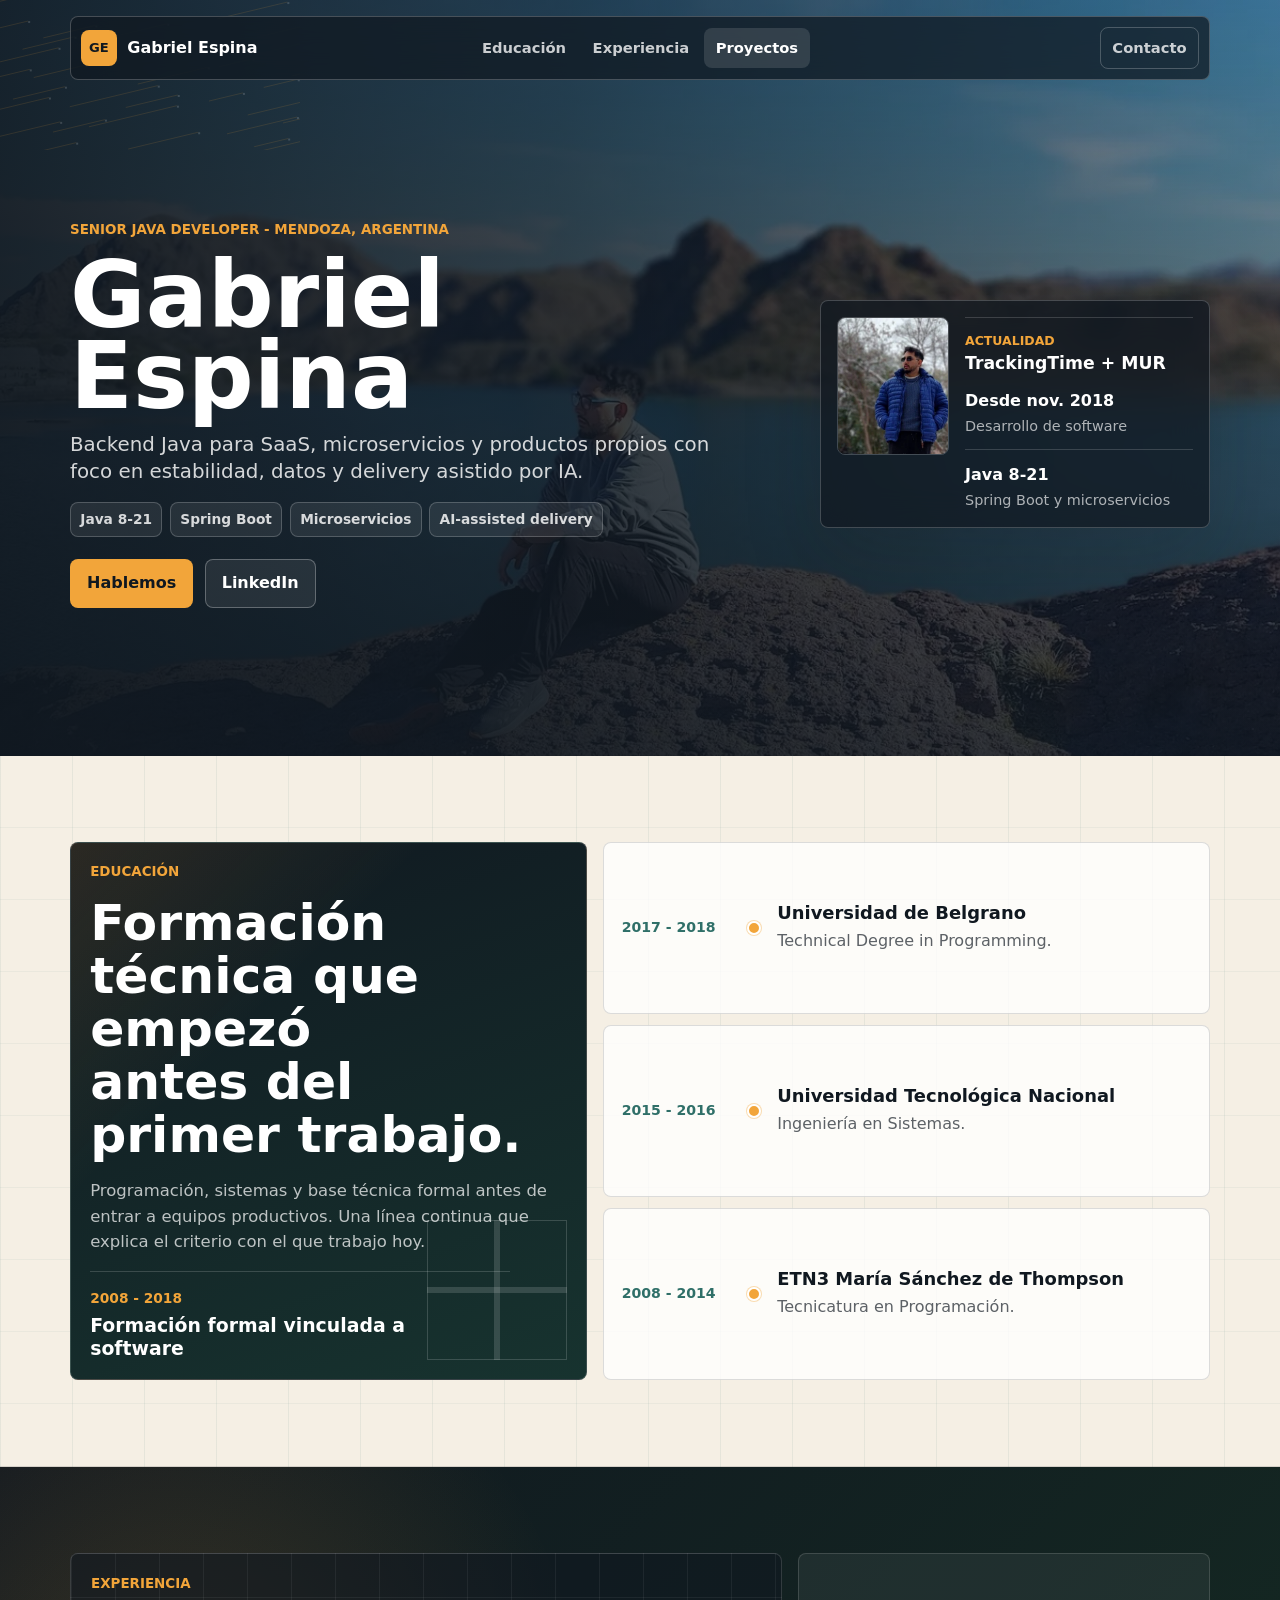
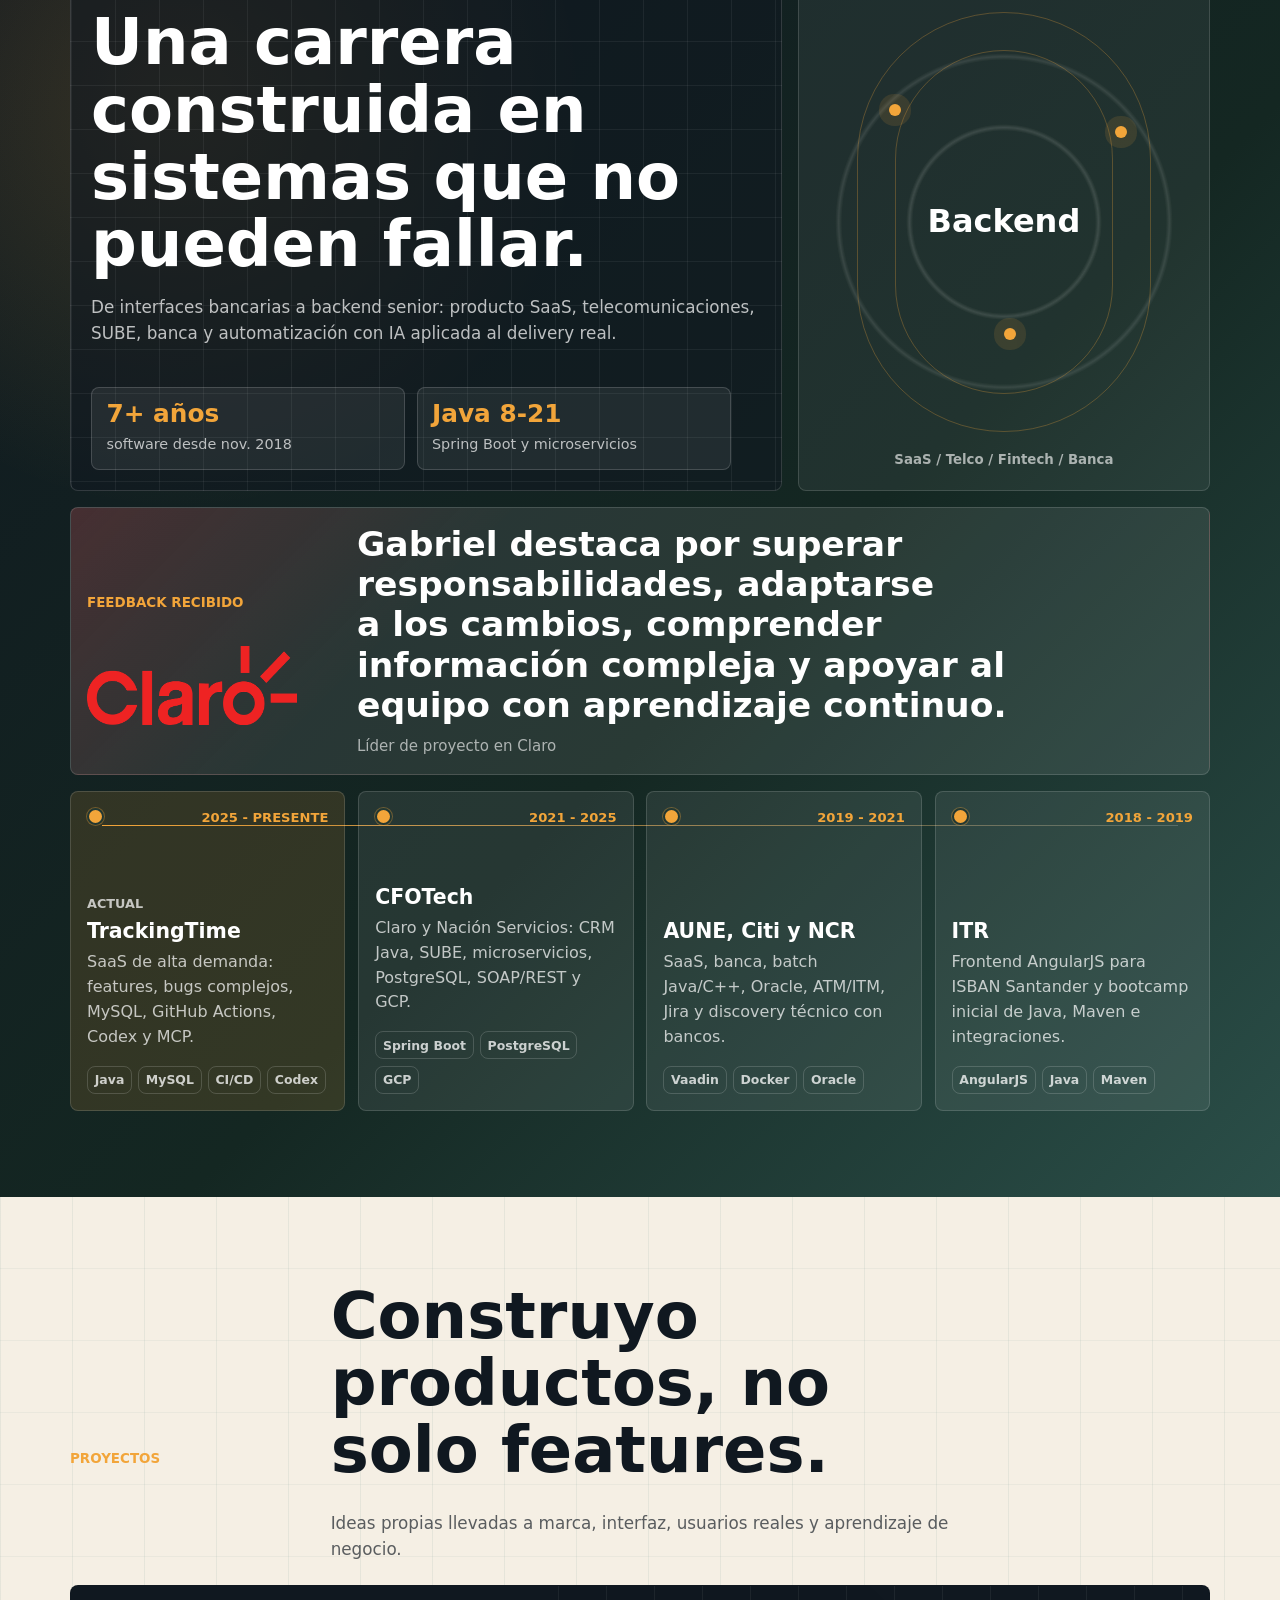
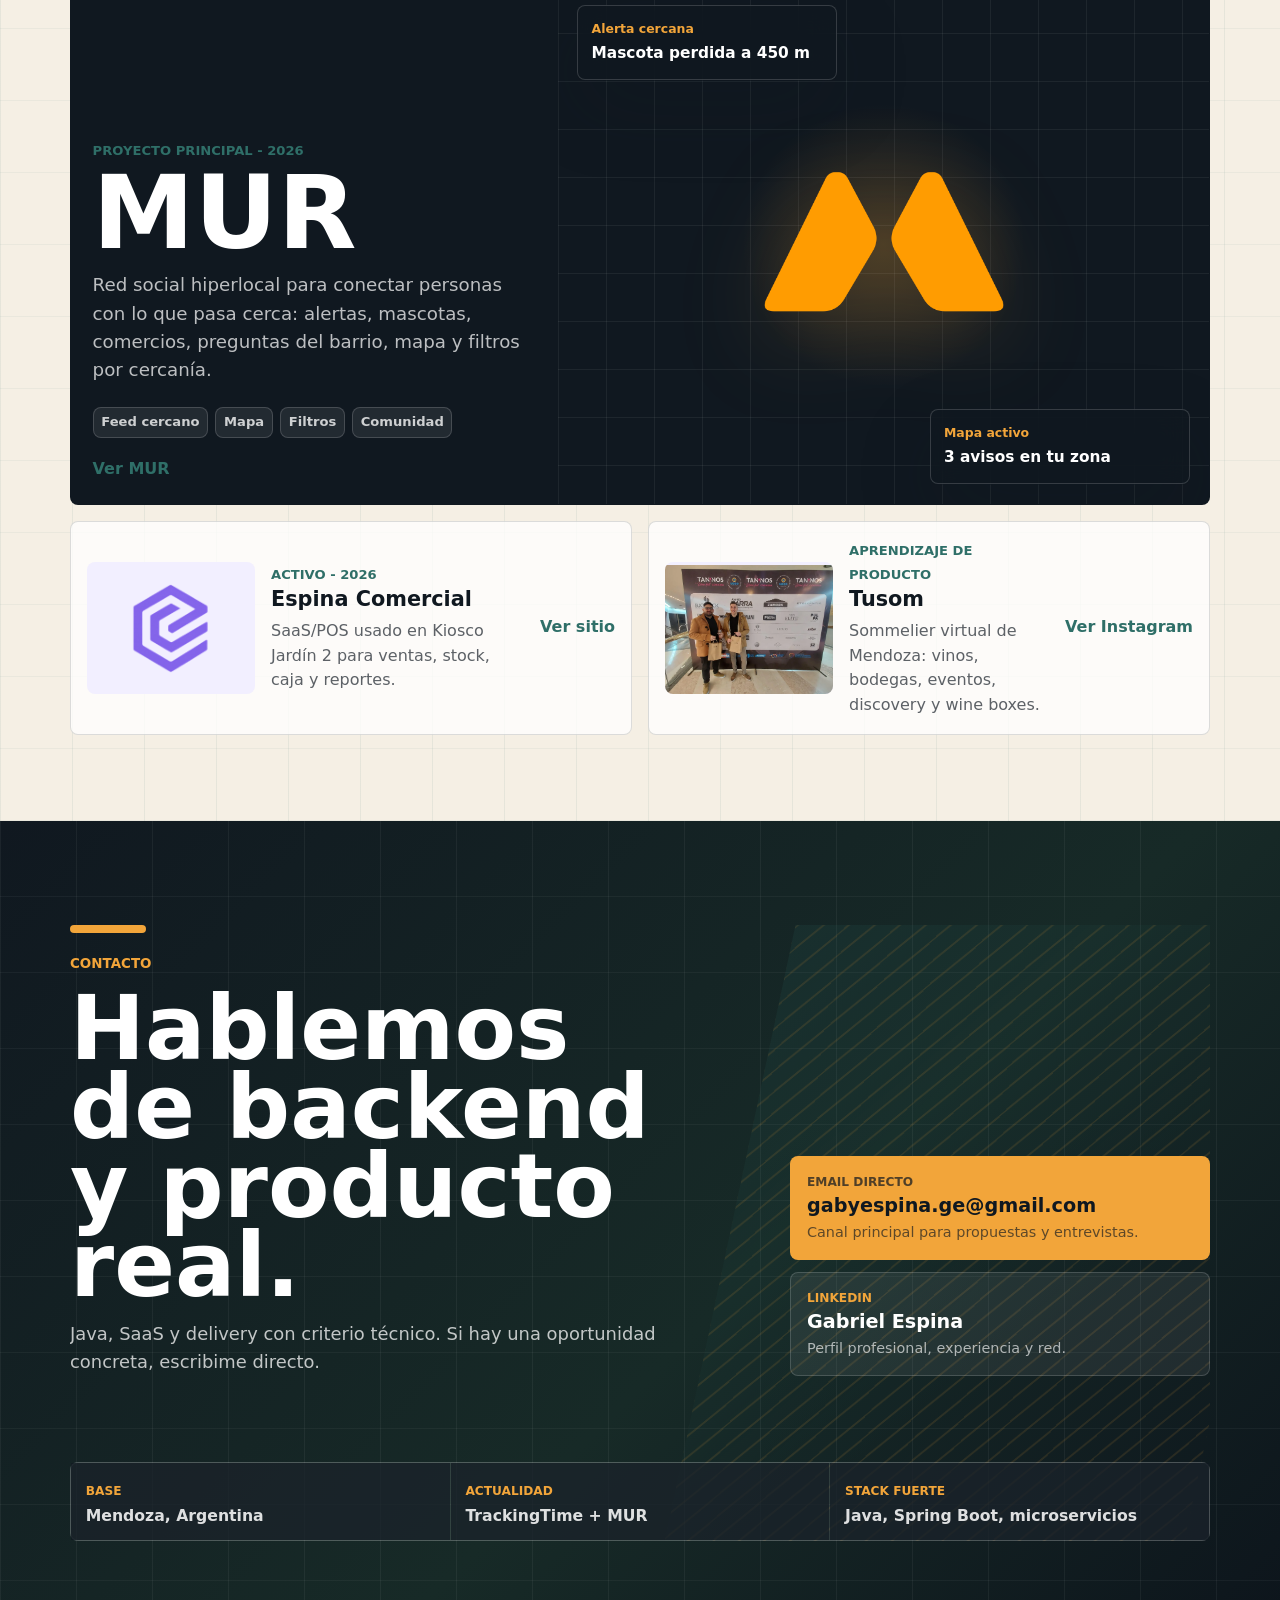
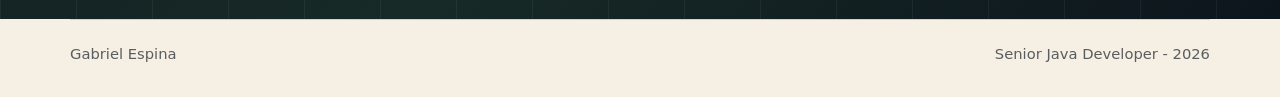
==== commit cb210fb9: "Redesign contact closing section" ====
--- a/index.html
+++ b/index.html
@@ -292,14 +292,42 @@
             </div>
         </section>
 
-        <section class="section contact-section" id="contacto">
-            <div class="contact-panel reveal">
-                <p class="section-kicker">Contacto</p>
-                <h2>Backend serio, producto claro y entrega con criterio.</h2>
-                <div class="contact-actions">
-                    <a class="button button-primary" href="mailto:gabyespina.ge@gmail.com">gabyespina.ge@gmail.com</a>
-                    <a class="button button-secondary" href="https://www.linkedin.com/in/gabiiespina" target="_blank"
-                        rel="noreferrer">LinkedIn</a>
+        <section class="contact-section" id="contacto">
+            <div class="contact-shell reveal">
+                <div class="contact-copy">
+                    <p class="section-kicker">Contacto</p>
+                    <h2>Hablemos de backend y producto real.</h2>
+                    <p>Java, SaaS y delivery con criterio técnico. Si hay una oportunidad concreta, escribime directo.</p>
+                </div>
+
+                <div class="contact-routes" aria-label="Canales de contacto">
+                    <a class="contact-route contact-route-primary" href="mailto:gabyespina.ge@gmail.com">
+                        <span>Email directo</span>
+                        <strong>gabyespina.ge@gmail.com</strong>
+                        <small>Canal principal para propuestas y entrevistas.</small>
+                    </a>
+
+                    <a class="contact-route" href="https://www.linkedin.com/in/gabiiespina" target="_blank"
+                        rel="noreferrer">
+                        <span>LinkedIn</span>
+                        <strong>Gabriel Espina</strong>
+                        <small>Perfil profesional, experiencia y red.</small>
+                    </a>
+                </div>
+
+                <div class="contact-proof" aria-label="Resumen profesional">
+                    <div>
+                        <span>Base</span>
+                        <strong>Mendoza, Argentina</strong>
+                    </div>
+                    <div>
+                        <span>Actualidad</span>
+                        <strong>TrackingTime + MUR</strong>
+                    </div>
+                    <div>
+                        <span>Stack fuerte</span>
+                        <strong>Java, Spring Boot, microservicios</strong>
+                    </div>
                 </div>
             </div>
         </section>
--- a/styles.css
+++ b/styles.css
@@ -257,8 +257,7 @@
     padding: 0.38rem 0.58rem;
 }
 
-.hero-actions,
-.contact-actions {
+.hero-actions {
     display: flex;
     flex-wrap: wrap;
     gap: 0.72rem;
@@ -386,7 +385,6 @@
 
 .experience-card,
 .project-support-card,
-.contact-panel,
 .feedback-card,
 .experience-hero {
     border: 1px solid var(--line);
@@ -1054,25 +1052,166 @@
 }
 
 .contact-section {
-    padding-top: 40px;
-}
-
-.contact-panel {
-    display: grid;
-    grid-template-columns: 1fr auto;
-    gap: 2rem;
+    width: 100%;
+    padding: 104px 0 78px;
+    scroll-margin-top: 104px;
+    background:
+        linear-gradient(90deg, rgba(255, 255, 255, 0.05) 1px, transparent 1px),
+        linear-gradient(0deg, rgba(255, 255, 255, 0.045) 1px, transparent 1px),
+        linear-gradient(135deg, var(--ink) 0%, #172a27 58%, #0d151c 100%);
+    background-size: 76px 76px, 76px 76px, auto;
+    color: var(--white);
+}
+
+.contact-shell {
+    position: relative;
+    display: grid;
+    grid-template-columns: minmax(0, 1fr) minmax(320px, 420px);
+    gap: clamp(1.4rem, 5vw, 4.4rem);
     align-items: end;
-    padding: 1.2rem;
-    background: var(--ink);
-    color: var(--white);
-}
-
-.contact-panel h2 {
-    max-width: 620px;
-}
-
-.contact-panel .section-kicker {
+    width: min(100% - 32px, var(--max));
+    margin: 0 auto;
+    overflow: hidden;
+}
+
+.contact-shell::before {
+    position: absolute;
+    inset: -24px -32px auto auto;
+    width: min(42vw, 520px);
+    height: 120%;
+    content: "";
+    background:
+        repeating-linear-gradient(135deg, rgba(242, 165, 58, 0.28) 0 2px, transparent 2px 18px),
+        linear-gradient(135deg, rgba(47, 111, 104, 0.32), transparent 64%);
+    opacity: 0.42;
+    pointer-events: none;
+    transform: skewX(-12deg);
+}
+
+.contact-copy,
+.contact-routes,
+.contact-proof {
+    position: relative;
+    z-index: 1;
+}
+
+.contact-copy {
+    max-width: 760px;
+}
+
+.contact-copy::before {
+    display: block;
+    width: 76px;
+    height: 8px;
+    margin-bottom: 1.3rem;
+    border-radius: 999px;
+    background: var(--amber);
+    content: "";
+}
+
+.contact-copy h2 {
+    max-width: 780px;
+    margin-bottom: 1rem;
+    color: var(--white);
+    font-size: clamp(3.4rem, 7vw, 6.6rem);
+    line-height: 0.88;
+    text-wrap: balance;
+}
+
+.contact-copy p:not(.section-kicker) {
+    max-width: 590px;
+    margin-bottom: 0;
+    color: rgba(255, 255, 255, 0.74);
+    font-size: 1.12rem;
+}
+
+.contact-copy .section-kicker {
     color: var(--amber);
+}
+
+.contact-routes {
+    display: grid;
+    gap: 0.72rem;
+}
+
+.contact-route {
+    display: grid;
+    gap: 0.2rem;
+    min-width: 0;
+    border: 1px solid rgba(255, 255, 255, 0.16);
+    border-radius: var(--radius);
+    background: rgba(255, 255, 255, 0.07);
+    padding: 1rem;
+    transition: transform 180ms ease, background 180ms ease, border-color 180ms ease;
+}
+
+.contact-route:hover {
+    transform: translateY(-3px);
+    border-color: rgba(255, 255, 255, 0.28);
+    background: rgba(255, 255, 255, 0.12);
+}
+
+.contact-route-primary {
+    border-color: transparent;
+    background: var(--amber);
+    color: var(--ink);
+}
+
+.contact-route-primary:hover {
+    background: #ffb94d;
+}
+
+.contact-route span,
+.contact-proof span {
+    color: var(--amber);
+    font-size: 0.76rem;
+    font-weight: 880;
+    text-transform: uppercase;
+}
+
+.contact-route-primary span {
+    color: rgba(16, 24, 32, 0.72);
+}
+
+.contact-route strong {
+    color: currentColor;
+    font-size: 1.2rem;
+    line-height: 1.18;
+    overflow-wrap: anywhere;
+}
+
+.contact-route small {
+    color: rgba(255, 255, 255, 0.64);
+    font-size: 0.9rem;
+}
+
+.contact-route-primary small {
+    color: rgba(16, 24, 32, 0.66);
+}
+
+.contact-proof {
+    grid-column: 1 / -1;
+    display: grid;
+    grid-template-columns: repeat(3, minmax(0, 1fr));
+    gap: 1px;
+    margin-top: 1.4rem;
+    border: 1px solid rgba(255, 255, 255, 0.14);
+    border-radius: var(--radius);
+    background: rgba(255, 255, 255, 0.12);
+}
+
+.contact-proof div {
+    min-width: 0;
+    background: rgba(16, 24, 32, 0.72);
+    padding: 0.92rem;
+}
+
+.contact-proof strong {
+    display: block;
+    margin-top: 0.2rem;
+    color: rgba(255, 255, 255, 0.86);
+    font-size: 0.98rem;
+    line-height: 1.24;
 }
 
 .site-footer {
@@ -1146,8 +1285,12 @@
     .experience-stage,
     .project-showcase,
     .project-support-grid,
-    .contact-panel {
+    .contact-shell {
         grid-template-columns: 1fr;
+    }
+
+    .contact-shell::before {
+        width: 70vw;
     }
 
     .experience-path {
@@ -1216,6 +1359,7 @@
     .projects-header,
     .project-showcase,
     .project-support-grid,
+    .contact-shell,
     .site-footer {
         width: min(100% - 20px, var(--max));
     }
@@ -1260,9 +1404,46 @@
     }
 
     .button,
-    .hero-actions .button,
-    .contact-actions .button {
+    .hero-actions .button {
         width: 100%;
+    }
+
+    .contact-section {
+        padding: 72px 0 58px;
+    }
+
+    .contact-shell {
+        gap: 1.2rem;
+    }
+
+    .contact-copy::before {
+        width: 58px;
+        height: 7px;
+        margin-bottom: 1rem;
+    }
+
+    .contact-copy h2 {
+        max-width: 360px;
+        font-size: 2.8rem;
+        line-height: 0.92;
+    }
+
+    .contact-copy p:not(.section-kicker) {
+        max-width: 350px;
+        font-size: 1rem;
+    }
+
+    .contact-route {
+        padding: 0.9rem;
+    }
+
+    .contact-route strong {
+        font-size: 1.02rem;
+    }
+
+    .contact-proof {
+        grid-template-columns: 1fr;
+        margin-top: 0.35rem;
     }
 
     .section {
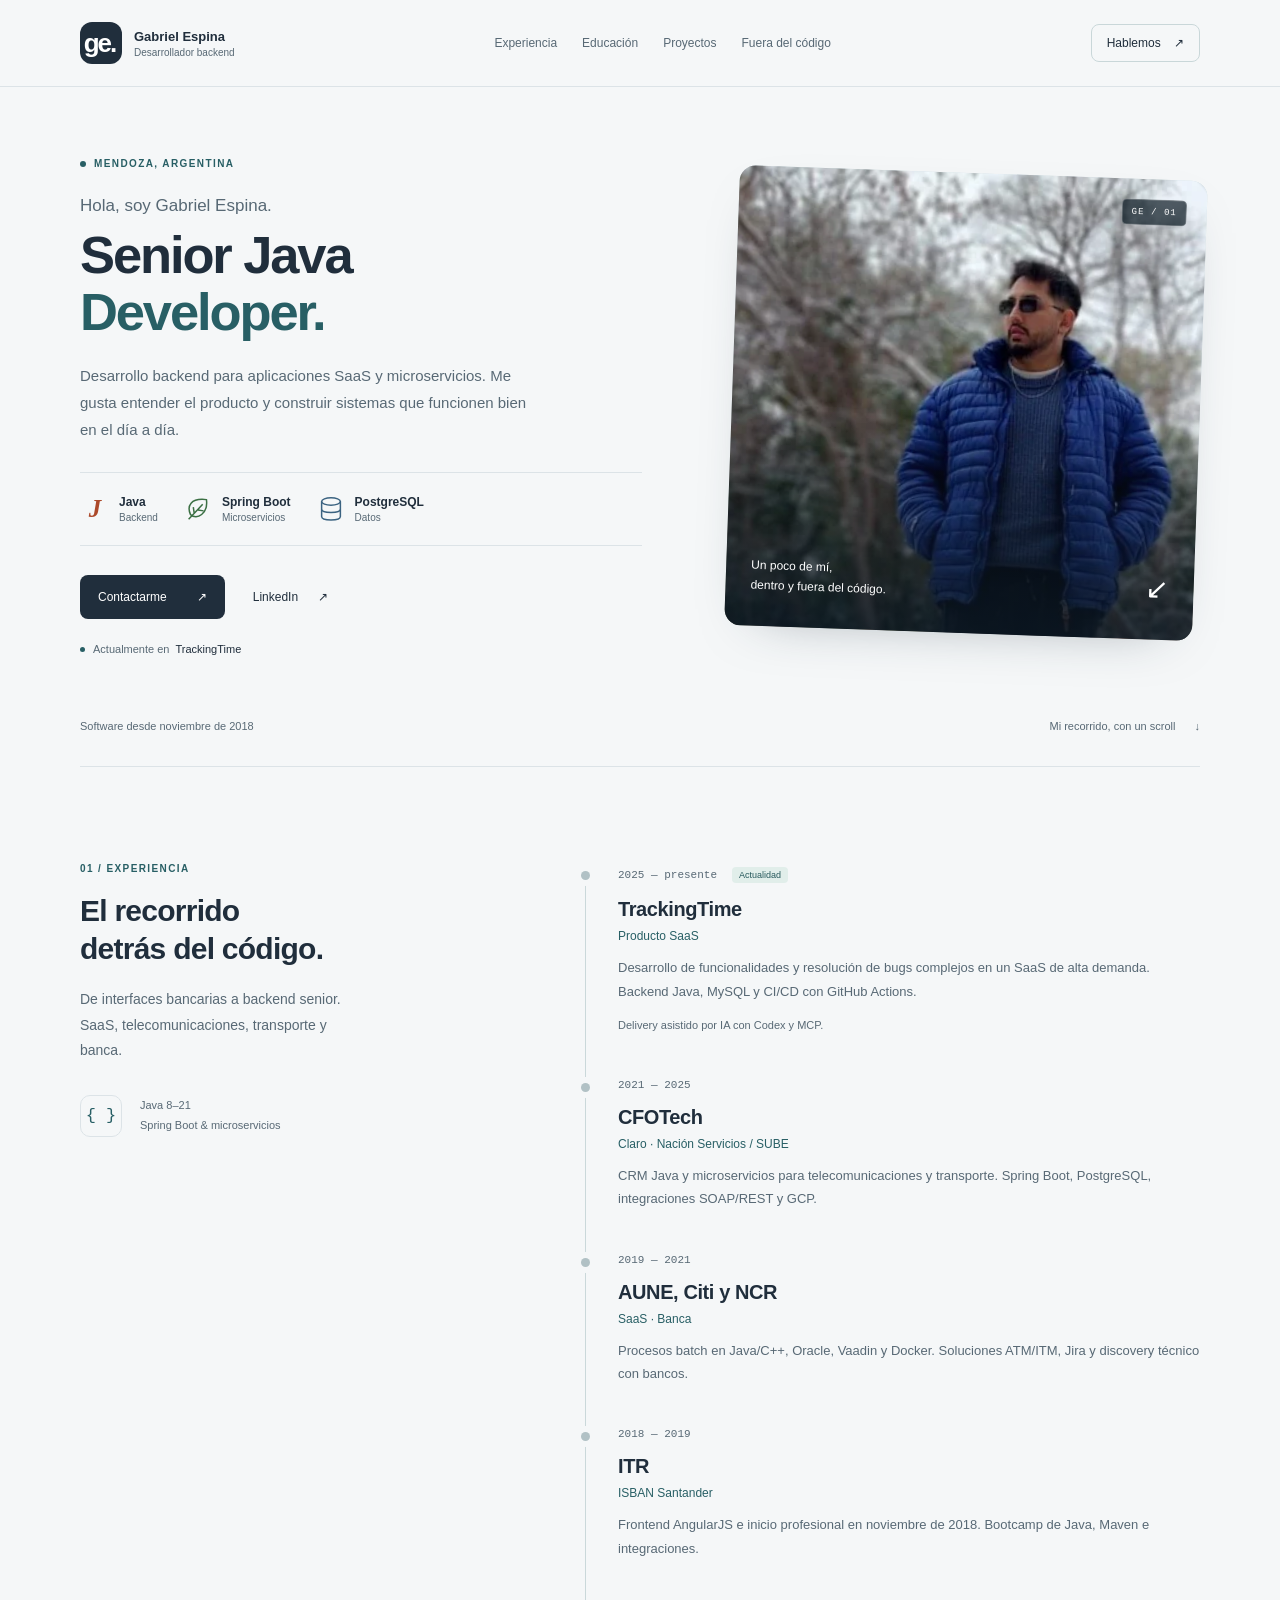
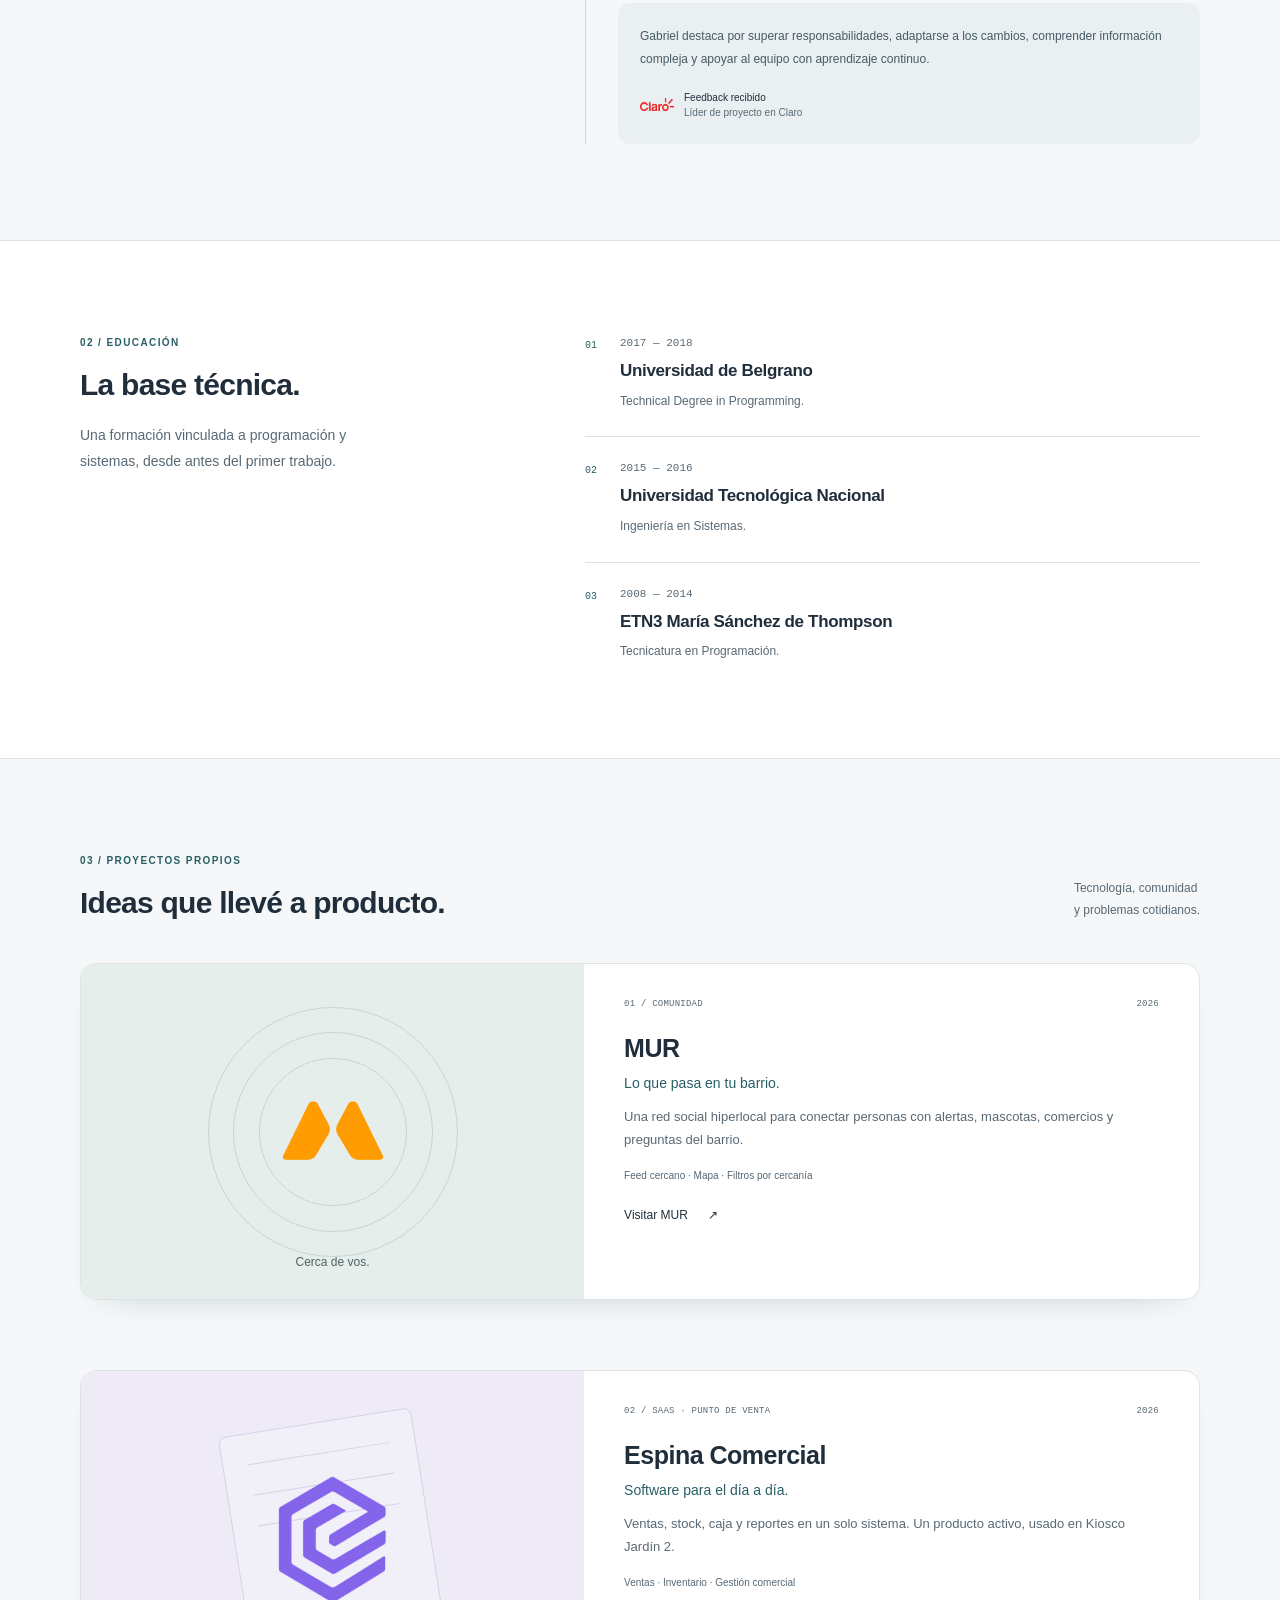
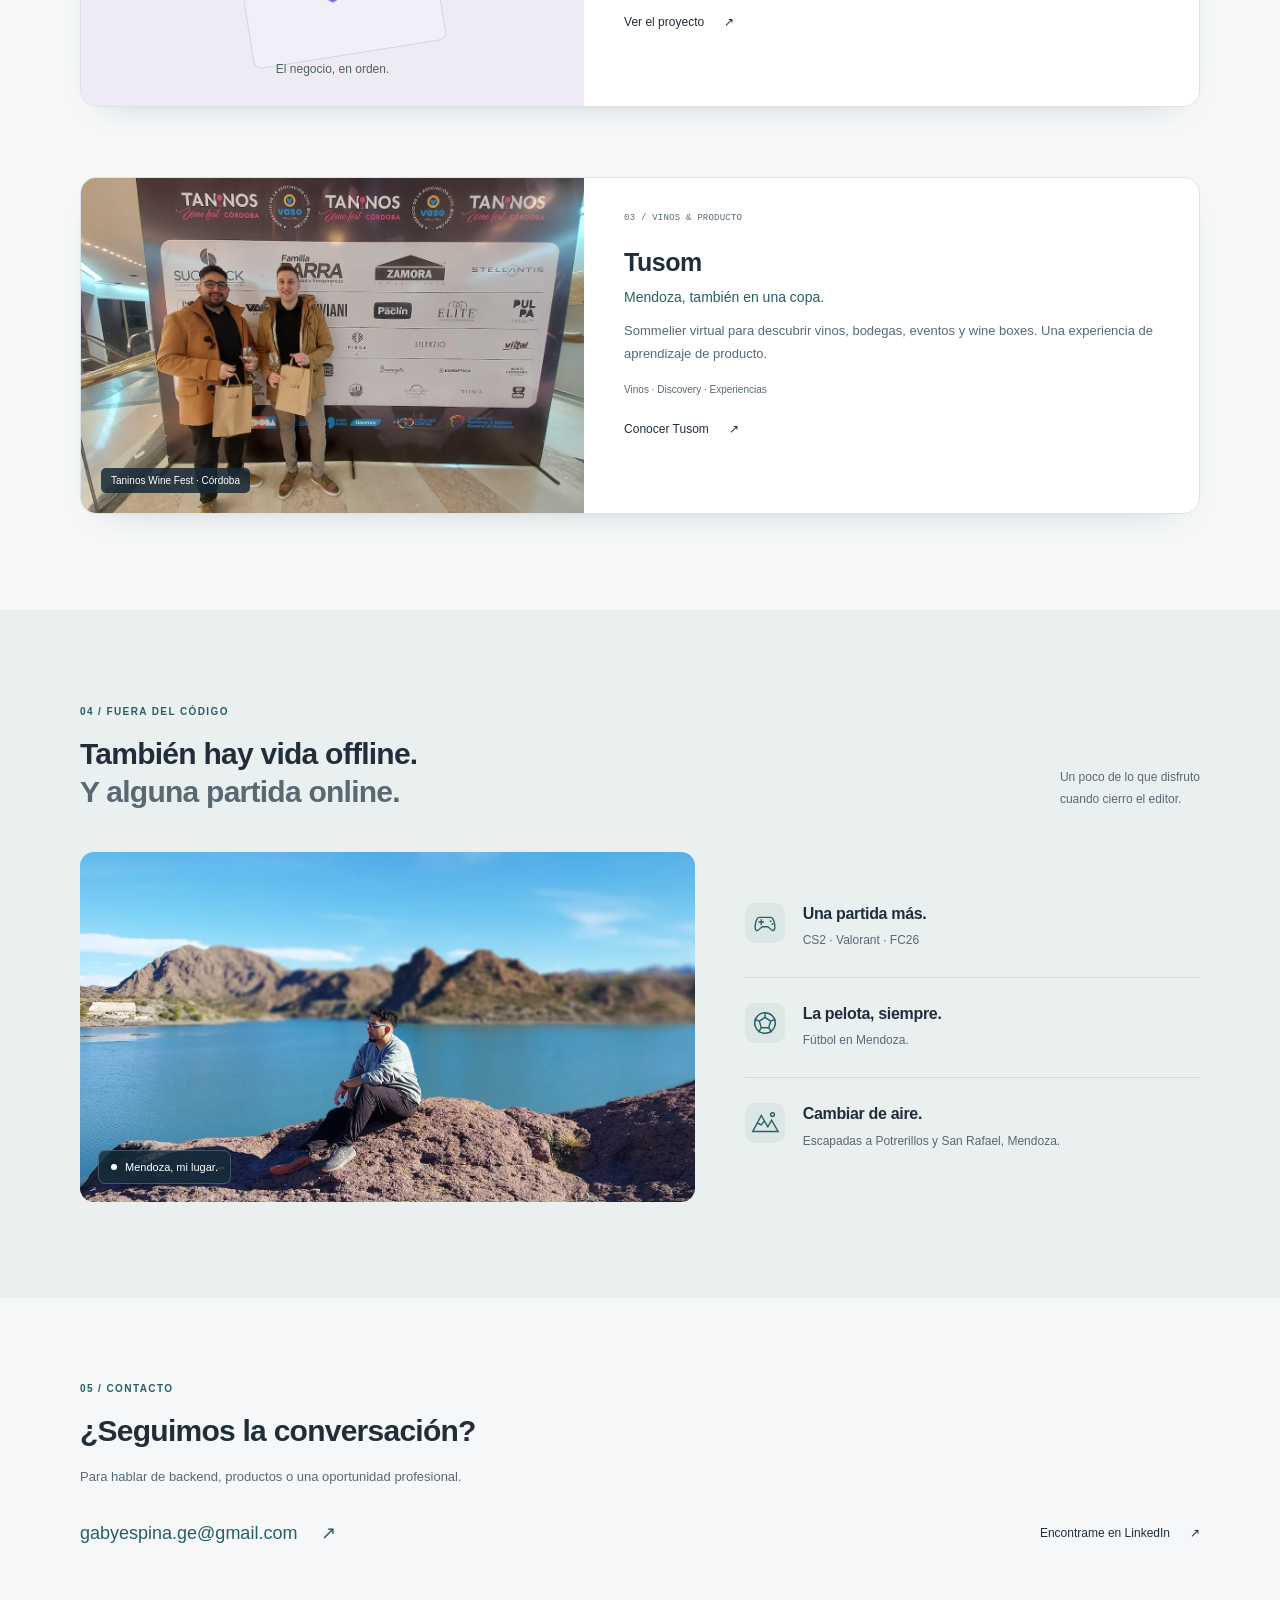
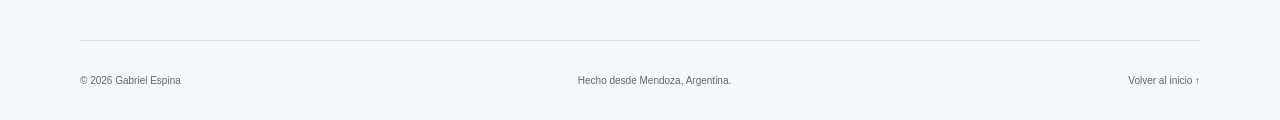
==== commit 3483f66e: "Redesign portfolio as a scroll-driven interactive CV" ====
--- a/index.html
+++ b/index.html
@@ -1,344 +1,100 @@
 <!DOCTYPE html>
 <html lang="es">
+<head>
+  <meta charset="UTF-8">
+  <meta name="viewport" content="width=device-width, initial-scale=1">
+  <meta name="description" content="Gabriel Espina, Senior Java Developer en Mendoza. Java, Spring Boot y PostgreSQL. Experiencia, educación, proyectos y un poco de la vida fuera del código.">
+  <meta name="theme-color" content="#f5f7f8">
+  <meta property="og:title" content="Gabriel Espina — Senior Java Developer">
+  <meta property="og:description" content="Mi recorrido en backend, mis proyectos y mi vida en Mendoza. Java · Spring Boot · PostgreSQL.">
+  <meta property="og:type" content="website">
+  <meta property="og:image" content="assets/gabriel-espina-profile.jpg">
+  <title>Gabriel Espina — Senior Java Developer</title>
+  <link rel="icon" href="assets/favicon.svg" type="image/svg+xml">
+  <link rel="preload" href="assets/gabriel-espina-profile.webp" as="image">
+  <link rel="stylesheet" href="styles.css">
+  <script src="app.js" defer></script>
+</head>
+<body>
+  <a class="skip-link" href="#main">Saltar al contenido</a>
+  <div class="reading-progress" aria-hidden="true"></div>
+  <header class="site-header">
+    <div class="header-inner container">
+      <a class="brand" href="#inicio" aria-label="Gabriel Espina, inicio"><span class="brand-mark">ge.</span><span>Gabriel Espina<small>Desarrollador backend</small></span></a>
+      <nav aria-label="Secciones del CV">
+        <a href="#experiencia">Experiencia</a><a href="#educacion">Educación</a><a href="#proyectos">Proyectos</a><a href="#hobbies">Fuera del código</a>
+      </nav>
+      <a class="header-contact" href="#contacto">Hablemos <span aria-hidden="true">↗</span></a>
+    </div>
+  </header>
+  <main id="main">
+    <section class="hero container chapter" id="inicio" aria-labelledby="hero-title" data-chapter="Perfil">
+      <div class="hero-copy">
+        <p class="eyebrow"><span class="little-dot" aria-hidden="true"></span> Mendoza, Argentina</p>
+        <p class="intro-name">Hola, soy Gabriel Espina.</p>
+        <h1 id="hero-title">Senior Java<br><span>Developer.</span></h1>
+        <p class="hero-description">Desarrollo backend para aplicaciones SaaS y microservicios. Me gusta entender el producto y construir sistemas que funcionen bien en el día a día.</p>
+        <div class="core-stack" aria-label="Tecnologías principales">
+          <div><span class="stack-symbol java" aria-hidden="true">J</span><span>Java<small>Backend</small></span></div>
+          <div><svg class="stack-symbol spring" viewBox="0 0 32 32" fill="none" aria-hidden="true"><path d="M25 6C8 4 4 13 8 22c7 6 19-1 17-16Z" stroke="currentColor" stroke-width="1.6"/><path d="M6 27 21 11M12 21l-1-7M16 17l6 1" stroke="currentColor" stroke-width="1.6"/></svg><span>Spring Boot<small>Microservicios</small></span></div>
+          <div><svg class="stack-symbol postgres" viewBox="0 0 32 32" fill="none" aria-hidden="true"><ellipse cx="16" cy="8" rx="10" ry="4" stroke="currentColor" stroke-width="1.6"/><path d="M6 8v16c0 5 20 5 20 0V8M6 16c0 5 20 5 20 0" stroke="currentColor" stroke-width="1.6"/></svg><span>PostgreSQL<small>Datos</small></span></div>
+        </div>
+        <div class="hero-actions"><a class="button" href="mailto:gabyespina.ge@gmail.com">Contactarme <span aria-hidden="true">↗</span></a><a class="text-link" href="https://www.linkedin.com/in/gabiiespina" target="_blank" rel="noopener noreferrer">LinkedIn <span aria-hidden="true">↗</span><span class="sr-only"> (otra pestaña)</span></a></div>
+        <p class="current-role"><span aria-hidden="true"></span> Actualmente en <strong>TrackingTime</strong></p>
+      </div>
+      <figure class="hero-photo">
+        <img src="assets/gabriel-espina-profile.webp" alt="Gabriel Espina al aire libre, con campera azul" width="400" height="400" fetchpriority="high">
+        <figcaption><span>Un poco de mí,<br><strong>dentro y fuera del código.</strong></span><span class="photo-coordinate" aria-hidden="true">↙</span></figcaption>
+        <span class="photo-index" aria-hidden="true">GE / 01</span>
+      </figure>
+      <div class="hero-footer"><span>Software desde noviembre de 2018</span><a href="#experiencia">Mi recorrido, con un scroll <span aria-hidden="true">↓</span></a></div>
+    </section>
 
-<head>
-    <meta charset="UTF-8">
-    <meta name="viewport" content="width=device-width, initial-scale=1.0">
-    <meta name="description"
-        content="Gabriel Espina, Senior Java Developer especializado en backend Java, Spring Boot, microservicios, SaaS y productos propios.">
-    <meta name="theme-color" content="#f5efe4">
-    <meta property="og:title" content="Gabriel Espina - Senior Java Developer">
-    <meta property="og:description"
-        content="Backend Java, Spring Boot, microservicios, experiencia desde noviembre de 2018 y productos propios como MUR y Espina Comercial.">
-    <meta property="og:type" content="website">
-    <meta property="og:image" content="assets/gabriel-mendoza-landscape.jpg">
-    <title>Gabriel Espina - Senior Java Developer</title>
-    <link rel="preload" href="assets/gabriel-mendoza-landscape.webp" as="image" type="image/webp">
-    <link rel="preload" href="assets/gabriel-espina-profile.webp" as="image" type="image/webp">
-    <link rel="stylesheet" href="styles.css">
-</head>
+    <section class="experience-section section container chapter" id="experiencia" aria-labelledby="experience-title" data-chapter="Experiencia">
+      <div class="section-intro sticky-intro reveal">
+        <p class="eyebrow">01 / Experiencia</p><h2 id="experience-title">El recorrido<br> detrás del código.</h2>
+        <p>De interfaces bancarias a backend senior. SaaS, telecomunicaciones, transporte y banca.</p>
+        <div class="experience-note"><span class="note-symbol" aria-hidden="true">{ }</span><span>Java 8–21<br>Spring Boot & microservicios</span></div>
+      </div>
+      <div class="career-timeline">
+        <article class="career-entry reveal" data-step><span class="timeline-dot" aria-hidden="true"></span><div class="entry-top"><p class="date">2025 — presente</p><span class="current-label">Actualidad</span></div><h3>TrackingTime</h3><p class="entry-context">Producto SaaS</p><p>Desarrollo de funcionalidades y resolución de bugs complejos en un SaaS de alta demanda. Backend Java, MySQL y CI/CD con GitHub Actions.</p><p class="entry-footnote">Delivery asistido por IA con Codex y MCP.</p></article>
+        <article class="career-entry reveal" data-step><span class="timeline-dot" aria-hidden="true"></span><p class="date">2021 — 2025</p><h3>CFOTech</h3><p class="entry-context">Claro · Nación Servicios / SUBE</p><p>CRM Java y microservicios para telecomunicaciones y transporte. Spring Boot, PostgreSQL, integraciones SOAP/REST y GCP.</p></article>
+        <article class="career-entry reveal" data-step><span class="timeline-dot" aria-hidden="true"></span><p class="date">2019 — 2021</p><h3>AUNE, Citi y NCR</h3><p class="entry-context">SaaS · Banca</p><p>Procesos batch en Java/C++, Oracle, Vaadin y Docker. Soluciones ATM/ITM, Jira y discovery técnico con bancos.</p></article>
+        <article class="career-entry reveal" data-step><span class="timeline-dot" aria-hidden="true"></span><p class="date">2018 — 2019</p><h3>ITR</h3><p class="entry-context">ISBAN Santander</p><p>Frontend AngularJS e inicio profesional en noviembre de 2018. Bootcamp de Java, Maven e integraciones.</p></article>
+        <figure class="feedback reveal"><blockquote>Gabriel destaca por superar responsabilidades, adaptarse a los cambios, comprender información compleja y apoyar al equipo con aprendizaje continuo.</blockquote><figcaption><img src="assets/claro-logo.png" alt="Claro" width="38" height="38" loading="lazy"><span>Feedback recibido<small>Líder de proyecto en Claro</small></span></figcaption></figure>
+      </div>
+    </section>
 
-<body>
-    <a class="skip-link" href="#main">Saltar al contenido</a>
+    <section class="education-band chapter" id="educacion" aria-labelledby="education-title" data-chapter="Educación"><div class="section container education-layout">
+      <div class="section-intro reveal"><p class="eyebrow">02 / Educación</p><h2 id="education-title">La base técnica.</h2><p>Una formación vinculada a programación y sistemas, desde antes del primer trabajo.</p></div>
+      <div class="education-list">
+        <article class="education-entry reveal"><span class="education-number" aria-hidden="true">01</span><div><p class="date">2017 — 2018</p><h3>Universidad de Belgrano</h3><p>Technical Degree in Programming.</p></div></article>
+        <article class="education-entry reveal"><span class="education-number" aria-hidden="true">02</span><div><p class="date">2015 — 2016</p><h3>Universidad Tecnológica Nacional</h3><p>Ingeniería en Sistemas.</p></div></article>
+        <article class="education-entry reveal"><span class="education-number" aria-hidden="true">03</span><div><p class="date">2008 — 2014</p><h3>ETN3 María Sánchez de Thompson</h3><p>Tecnicatura en Programación.</p></div></article>
+      </div>
+    </div></section>
 
-    <header class="site-header" aria-label="Navegación principal">
-        <a class="brand" href="#inicio" aria-label="Gabriel Espina">
-            <span class="brand-mark" aria-hidden="true">GE</span>
-            <span>Gabriel Espina</span>
-        </a>
-        <nav class="nav-links" aria-label="Secciones">
-            <a href="#educacion">Educación</a>
-            <a href="#experiencia">Experiencia</a>
-            <a href="#proyectos">Proyectos</a>
-        </nav>
-        <a class="nav-cta" href="mailto:gabyespina.ge@gmail.com">Contacto</a>
-    </header>
+    <section class="projects-section section container chapter" id="proyectos" aria-labelledby="projects-title" data-chapter="Proyectos">
+      <div class="section-heading reveal"><div><p class="eyebrow">03 / Proyectos propios</p><h2 id="projects-title">Ideas que llevé a producto.</h2></div><p>Tecnología, comunidad<br>y problemas cotidianos.</p></div>
+      <div class="project-stack">
+        <article class="project-card" id="mur" style="--index:0"><div class="project-art mur-art"><div class="map-lines" aria-hidden="true"></div><img src="assets/mur-logo.png" alt="MUR" width="180" height="150" loading="lazy"><span class="art-caption">Cerca de vos.</span></div><div class="project-copy"><div class="project-meta"><span>01 / Comunidad</span><span>2026</span></div><h3>MUR</h3><p class="project-lead">Lo que pasa en tu barrio.</p><p>Una red social hiperlocal para conectar personas con alertas, mascotas, comercios y preguntas del barrio.</p><p class="project-features">Feed cercano · Mapa · Filtros por cercanía</p><a class="text-link" href="https://mur.olvidaftech.com/" target="_blank" rel="noopener noreferrer">Visitar MUR <span aria-hidden="true">↗</span><span class="sr-only"> (otra pestaña)</span></a></div></article>
+        <article class="project-card" id="espina-comercial" style="--index:1"><div class="project-art espina-art"><div class="receipt-lines" aria-hidden="true"><span></span><span></span><span></span></div><img src="assets/espina-comercial-logo.png" alt="Espina Comercial" width="160" height="150" loading="lazy"><span class="art-caption">El negocio, en orden.</span></div><div class="project-copy"><div class="project-meta"><span>02 / SaaS · Punto de venta</span><span>2026</span></div><h3>Espina Comercial</h3><p class="project-lead">Software para el día a día.</p><p>Ventas, stock, caja y reportes en un solo sistema. Un producto activo, usado en Kiosco Jardín 2.</p><p class="project-features">Ventas · Inventario · Gestión comercial</p><a class="text-link" href="https://www.espinacomercial.com/" target="_blank" rel="noopener noreferrer">Ver el proyecto <span aria-hidden="true">↗</span><span class="sr-only"> (otra pestaña)</span></a></div></article>
+        <article class="project-card" id="tusom" style="--index:2"><div class="project-art tusom-art"><img src="assets/tusom-taninos-cordoba.webp" alt="Gabriel Espina en Taninos Wine Fest Córdoba" width="1100" height="825" loading="lazy"><span class="photo-tag">Taninos Wine Fest · Córdoba</span></div><div class="project-copy"><div class="project-meta"><span>03 / Vinos & producto</span></div><h3>Tusom</h3><p class="project-lead">Mendoza, también en una copa.</p><p>Sommelier virtual para descubrir vinos, bodegas, eventos y wine boxes. Una experiencia de aprendizaje de producto.</p><p class="project-features">Vinos · Discovery · Experiencias</p><a class="text-link" href="https://www.instagram.com/tusom.vinos/" target="_blank" rel="noopener noreferrer">Conocer Tusom <span aria-hidden="true">↗</span><span class="sr-only"> (Instagram, otra pestaña)</span></a></div></article>
+      </div>
+    </section>
 
-    <main id="main">
-        <section class="hero" id="inicio">
-            <picture class="hero-bg" aria-hidden="true">
-                <source srcset="assets/gabriel-mendoza-landscape.webp" type="image/webp">
-                <img src="assets/gabriel-mendoza-landscape.jpg" alt="">
-            </picture>
-            <canvas id="signal-canvas" class="signal-canvas" aria-hidden="true"></canvas>
-            <div class="hero-scrim" aria-hidden="true"></div>
-
-            <div class="hero-inner">
-                <div class="hero-copy reveal">
-                    <p class="eyebrow">Senior Java Developer - Mendoza, Argentina</p>
-                    <h1>Gabriel Espina</h1>
-                    <p class="hero-lead">
-                        Backend Java para SaaS, microservicios y productos propios con foco en estabilidad, datos y
-                        delivery asistido por IA.
-                    </p>
-                    <div class="hero-tags" aria-label="Especialidades principales">
-                        <span>Java 8-21</span>
-                        <span>Spring Boot</span>
-                        <span>Microservicios</span>
-                        <span>AI-assisted delivery</span>
-                    </div>
-                    <div class="hero-actions" aria-label="Acciones principales">
-                        <a class="button button-primary" href="mailto:gabyespina.ge@gmail.com">Hablemos</a>
-                        <a class="button button-secondary" href="https://www.linkedin.com/in/gabiiespina"
-                            target="_blank" rel="noreferrer">LinkedIn</a>
-                    </div>
-                </div>
-
-                <aside class="hero-card reveal" aria-label="Resumen profesional">
-                    <picture class="profile-lockup">
-                        <source srcset="assets/gabriel-espina-profile.webp" type="image/webp">
-                        <img src="assets/gabriel-espina-profile.jpg" alt="Gabriel Espina">
-                    </picture>
-                    <div class="hero-card-title">
-                        <span>Actualidad</span>
-                        <strong>TrackingTime + MUR</strong>
-                    </div>
-                    <dl>
-                        <div>
-                            <dt>Desde nov. 2018</dt>
-                            <dd>Desarrollo de software</dd>
-                        </div>
-                        <div>
-                            <dt>Java 8-21</dt>
-                            <dd>Spring Boot y microservicios</dd>
-                        </div>
-                    </dl>
-                </aside>
-            </div>
-        </section>
-
-        <section class="section education-section" id="educacion">
-            <div class="education-layout">
-                <div class="education-story reveal">
-                    <p class="section-kicker">Educación</p>
-                    <h2>Formación técnica que empezó antes del primer trabajo.</h2>
-                    <p>
-                        Programación, sistemas y base técnica formal antes de entrar a equipos productivos. Una línea
-                        continua que explica el criterio con el que trabajo hoy.
-                    </p>
-                    <div class="education-proof">
-                        <span>2008 - 2018</span>
-                        <strong>Formación formal vinculada a software</strong>
-                    </div>
-                </div>
-                <div class="education-track" aria-label="Trayectoria educativa">
-                <article class="education-item reveal">
-                    <span>2017 - 2018</span>
-                    <div>
-                        <h3>Universidad de Belgrano</h3>
-                        <p>Technical Degree in Programming.</p>
-                    </div>
-                </article>
-                <article class="education-item reveal">
-                    <span>2015 - 2016</span>
-                    <div>
-                        <h3>Universidad Tecnológica Nacional</h3>
-                        <p>Ingeniería en Sistemas.</p>
-                    </div>
-                </article>
-                <article class="education-item reveal">
-                    <span>2008 - 2014</span>
-                    <div>
-                        <h3>ETN3 María Sánchez de Thompson</h3>
-                        <p>Tecnicatura en Programación.</p>
-                    </div>
-                </article>
-                </div>
-            </div>
-        </section>
-
-        <section class="section experience-section" id="experiencia">
-            <div class="experience-stage">
-                <div class="experience-hero reveal">
-                    <p class="section-kicker">Experiencia</p>
-                    <h2>Una carrera construida en sistemas que no pueden fallar.</h2>
-                    <p>
-                        De interfaces bancarias a backend senior: producto SaaS, telecomunicaciones, SUBE, banca y
-                        automatización con IA aplicada al delivery real.
-                    </p>
-                    <div class="experience-kpis" aria-label="Resumen de experiencia">
-                        <div>
-                            <strong>7+ años</strong>
-                            <span>software desde nov. 2018</span>
-                        </div>
-                        <div>
-                            <strong>Java 8-21</strong>
-                            <span>Spring Boot y microservicios</span>
-                        </div>
-                    </div>
-                </div>
-
-                <div class="experience-orbit reveal" aria-hidden="true">
-                    <span class="orbit-dot orbit-dot-a"></span>
-                    <span class="orbit-dot orbit-dot-b"></span>
-                    <span class="orbit-dot orbit-dot-c"></span>
-                    <strong>Backend</strong>
-                    <small>SaaS / Telco / Fintech / Banca</small>
-                </div>
-            </div>
-
-            <aside class="feedback-card reveal" aria-label="Feedback recibido">
-                <div class="feedback-brand">
-                    <p class="section-kicker">Feedback recibido</p>
-                    <img src="assets/claro-logo.png" alt="Claro">
-                </div>
-                <blockquote>
-                    Gabriel destaca por superar responsabilidades, adaptarse a los cambios, comprender información
-                    compleja y apoyar al equipo con aprendizaje continuo.
-                </blockquote>
-                <p class="feedback-source">Líder de proyecto en Claro</p>
-            </aside>
-
-            <div class="experience-path" aria-label="Trayectoria profesional">
-                <article class="experience-card experience-card-current reveal">
-                    <span class="experience-date">2025 - presente</span>
-                    <div>
-                        <p class="experience-status">Actual</p>
-                        <h3>TrackingTime</h3>
-                        <p>SaaS de alta demanda: features, bugs complejos, MySQL, GitHub Actions, Codex y MCP.</p>
-                        <ul class="experience-tags" aria-label="Tecnologías en TrackingTime">
-                            <li>Java</li>
-                            <li>MySQL</li>
-                            <li>CI/CD</li>
-                            <li>Codex</li>
-                        </ul>
-                    </div>
-                </article>
-                <article class="experience-card reveal">
-                    <span class="experience-date">2021 - 2025</span>
-                    <div>
-                        <h3>CFOTech</h3>
-                        <p>Claro y Nación Servicios: CRM Java, SUBE, microservicios, PostgreSQL, SOAP/REST y GCP.</p>
-                        <ul class="experience-tags" aria-label="Tecnologías en CFOTech">
-                            <li>Spring Boot</li>
-                            <li>PostgreSQL</li>
-                            <li>GCP</li>
-                        </ul>
-                    </div>
-                </article>
-                <article class="experience-card reveal">
-                    <span class="experience-date">2019 - 2021</span>
-                    <div>
-                        <h3>AUNE, Citi y NCR</h3>
-                        <p>SaaS, banca, batch Java/C++, Oracle, ATM/ITM, Jira y discovery técnico con bancos.</p>
-                        <ul class="experience-tags" aria-label="Tecnologías en experiencia bancaria">
-                            <li>Vaadin</li>
-                            <li>Docker</li>
-                            <li>Oracle</li>
-                        </ul>
-                    </div>
-                </article>
-                <article class="experience-card reveal">
-                    <span class="experience-date">2018 - 2019</span>
-                    <div>
-                        <h3>ITR</h3>
-                        <p>Frontend AngularJS para ISBAN Santander y bootcamp inicial de Java, Maven e integraciones.</p>
-                        <ul class="experience-tags" aria-label="Tecnologías en ITR">
-                            <li>AngularJS</li>
-                            <li>Java</li>
-                            <li>Maven</li>
-                        </ul>
-                    </div>
-                </article>
-            </div>
-        </section>
-
-        <section class="section projects-section" id="proyectos">
-            <div class="projects-header reveal">
-                <p class="section-kicker">Proyectos</p>
-                <h2>Construyo productos, no solo features.</h2>
-                <p>
-                    Ideas propias llevadas a marca, interfaz, usuarios reales y aprendizaje de negocio.
-                </p>
-            </div>
-
-            <article class="project-showcase reveal">
-                <div class="project-showcase-copy">
-                    <span class="project-status">Proyecto principal - 2026</span>
-                    <h3>MUR</h3>
-                    <p>
-                        Red social hiperlocal para conectar personas con lo que pasa cerca: alertas, mascotas,
-                        comercios, preguntas del barrio, mapa y filtros por cercanía.
-                    </p>
-                    <div class="project-pill-row" aria-label="Foco de MUR">
-                        <span>Feed cercano</span>
-                        <span>Mapa</span>
-                        <span>Filtros</span>
-                        <span>Comunidad</span>
-                    </div>
-                    <a class="text-link" href="https://mur.olvidaftech.com/" target="_blank" rel="noreferrer">Ver
-                        MUR</a>
-                </div>
-                <div class="project-showcase-visual" aria-hidden="true">
-                    <img class="project-showcase-logo" src="assets/mur-logo.png" alt="">
-                    <div class="mur-product-card mur-product-card-feed">
-                        <span>Alerta cercana</span>
-                        <strong>Mascota perdida a 450 m</strong>
-                    </div>
-                    <div class="mur-product-card mur-product-card-map">
-                        <span>Mapa activo</span>
-                        <strong>3 avisos en tu zona</strong>
-                    </div>
-                </div>
-            </article>
-
-            <div class="project-support-grid">
-                <article class="project-support-card reveal">
-                    <div class="project-support-logo project-support-logo-espina">
-                        <img src="assets/espina-comercial-logo.png" alt="Espina Comercial">
-                    </div>
-                    <div>
-                        <span class="project-status">Activo - 2026</span>
-                        <h3>Espina Comercial</h3>
-                        <p>SaaS/POS usado en Kiosco Jardín 2 para ventas, stock, caja y reportes.</p>
-                    </div>
-                    <a class="text-link" href="https://www.espinacomercial.com/" target="_blank"
-                        rel="noreferrer">Ver sitio</a>
-                </article>
-
-                <article class="project-support-card project-support-card-photo reveal">
-                    <picture class="project-support-photo">
-                        <source srcset="assets/tusom-taninos-cordoba.webp" type="image/webp">
-                        <img src="assets/tusom-taninos-cordoba.jpg" alt="Gabriel Espina en Taninos Wine Fest Córdoba">
-                    </picture>
-                    <div>
-                        <span class="project-status">Aprendizaje de producto</span>
-                        <h3>Tusom</h3>
-                        <p>Sommelier virtual de Mendoza: vinos, bodegas, eventos, discovery y wine boxes.</p>
-                    </div>
-                    <a class="text-link" href="https://www.instagram.com/tusom.vinos/" target="_blank"
-                        rel="noreferrer">Ver Instagram</a>
-                </article>
-            </div>
-        </section>
-
-        <section class="contact-section" id="contacto">
-            <div class="contact-shell reveal">
-                <div class="contact-copy">
-                    <p class="section-kicker">Contacto</p>
-                    <h2>Hablemos de backend y producto real.</h2>
-                    <p>Java, SaaS y delivery con criterio técnico. Si hay una oportunidad concreta, escribime directo.</p>
-                </div>
-
-                <div class="contact-routes" aria-label="Canales de contacto">
-                    <a class="contact-route contact-route-primary" href="mailto:gabyespina.ge@gmail.com">
-                        <span>Email directo</span>
-                        <strong>gabyespina.ge@gmail.com</strong>
-                        <small>Canal principal para propuestas y entrevistas.</small>
-                    </a>
-
-                    <a class="contact-route" href="https://www.linkedin.com/in/gabiiespina" target="_blank"
-                        rel="noreferrer">
-                        <span>LinkedIn</span>
-                        <strong>Gabriel Espina</strong>
-                        <small>Perfil profesional, experiencia y red.</small>
-                    </a>
-                </div>
-
-                <div class="contact-proof" aria-label="Resumen profesional">
-                    <div>
-                        <span>Base</span>
-                        <strong>Mendoza, Argentina</strong>
-                    </div>
-                    <div>
-                        <span>Actualidad</span>
-                        <strong>TrackingTime + MUR</strong>
-                    </div>
-                    <div>
-                        <span>Stack fuerte</span>
-                        <strong>Java, Spring Boot, microservicios</strong>
-                    </div>
-                </div>
-            </div>
-        </section>
-    </main>
-
-    <footer class="site-footer">
-        <p>Gabriel Espina</p>
-        <p>Senior Java Developer - <span id="current-year">2026</span></p>
-    </footer>
-
-    <script src="app.js" defer></script>
+    <section class="hobbies-band chapter" id="hobbies" aria-labelledby="hobbies-title" data-chapter="Fuera del código"><div class="section container">
+      <div class="section-heading reveal"><div><p class="eyebrow">04 / Fuera del código</p><h2 id="hobbies-title">También hay vida offline.<br><span class="muted-heading">Y alguna partida online.</span></h2></div><p>Un poco de lo que disfruto<br>cuando cierro el editor.</p></div>
+      <div class="personal-layout"><figure class="landscape-photo reveal"><img src="assets/gabriel-mendoza-landscape.webp" alt="Gabriel junto a un lago entre montañas en Mendoza" width="1680" height="756" loading="lazy"><figcaption><span class="little-dot" aria-hidden="true"></span> Mendoza, mi lugar.</figcaption></figure>
+        <div class="hobby-list">
+          <article class="hobby reveal"><span class="hobby-icon" aria-hidden="true"><svg viewBox="0 0 32 32" fill="none"><path d="M10 10h12c4 0 6 13 3 14-2 1-5-4-6-4h-6c-1 0-4 5-6 4-3-1-1-14 3-14Z" stroke="currentColor" stroke-width="1.5"/><path d="M9 15h6m-3-3v6" stroke="currentColor" stroke-width="1.5"/><circle cx="22" cy="14" r="1" fill="currentColor"/><circle cx="24" cy="17" r="1" fill="currentColor"/></svg></span><div><h3>Una partida más.</h3><p>CS2 · Valorant · FC26</p></div></article>
+          <article class="hobby reveal"><span class="hobby-icon" aria-hidden="true"><svg viewBox="0 0 32 32" fill="none"><circle cx="16" cy="16" r="11" stroke="currentColor" stroke-width="1.5"/><path d="m16 10 6 4-2 7h-8l-2-7 6-4Zm0 0V5m6 9 5-2m-7 9 3 5m-11-5-3 5m1-12-5-2" stroke="currentColor" stroke-width="1.5"/></svg></span><div><h3>La pelota, siempre.</h3><p>Fútbol en Mendoza.</p></div></article>
+          <article class="hobby reveal"><span class="hobby-icon" aria-hidden="true"><svg viewBox="0 0 32 32" fill="none"><path d="m3 25 9-17 7 12 4-7 7 12H3Zm5-9 4 2 3-4" stroke="currentColor" stroke-width="1.5"/><circle cx="24" cy="7" r="2" stroke="currentColor" stroke-width="1.5"/></svg></span><div><h3>Cambiar de aire.</h3><p>Escapadas a Potrerillos y San Rafael, Mendoza.</p></div></article>
+        </div>
+      </div>
+    </div></section>
+    <section class="contact-section container chapter" id="contacto" aria-labelledby="contact-title" data-chapter="Contacto"><div class="contact-copy reveal"><p class="eyebrow">05 / Contacto</p><h2 id="contact-title">¿Seguimos la conversación?</h2><p>Para hablar de backend, productos o una oportunidad profesional.</p><a class="email-link" href="mailto:gabyespina.ge@gmail.com">gabyespina.ge@gmail.com <span aria-hidden="true">↗</span></a></div><a class="contact-social text-link" href="https://www.linkedin.com/in/gabiiespina" target="_blank" rel="noopener noreferrer">Encontrame en LinkedIn <span aria-hidden="true">↗</span><span class="sr-only"> (otra pestaña)</span></a></section>
+  </main>
+  <footer class="site-footer container"><p>© <span id="current-year">2026</span> Gabriel Espina</p><span>Hecho desde Mendoza, Argentina.</span><a href="#inicio">Volver al inicio ↑</a></footer>
 </body>
-
 </html>
--- a/styles.css
+++ b/styles.css
@@ -1,1612 +1,271 @@
 :root {
-    color-scheme: light;
-    --ink: #101820;
-    --paper: #f5efe4;
-    --sage: #2f6f68;
-    --amber: #f2a53a;
-    --white: #ffffff;
-    --muted: rgba(16, 24, 32, 0.68);
-    --line: rgba(16, 24, 32, 0.14);
-    --shadow: 0 28px 80px rgba(16, 24, 32, 0.16);
-    --radius: 8px;
-    --max: 1140px;
-    --hero-shift: 0px;
-}
-
-* {
-    box-sizing: border-box;
-}
-
-html {
-    scroll-behavior: smooth;
-}
-
-html,
-body {
-    overflow-x: hidden;
-}
-
-body {
-    margin: 0;
-    background: var(--paper);
-    color: var(--ink);
-    font-family: Inter, ui-sans-serif, system-ui, -apple-system, BlinkMacSystemFont, "Segoe UI", sans-serif;
-    font-size: 16px;
-    line-height: 1.55;
-    text-rendering: optimizeLegibility;
-}
-
-img {
-    display: block;
-    max-width: 100%;
-}
-
-a {
-    color: inherit;
-    text-decoration: none;
-}
-
-a:focus-visible,
-button:focus-visible,
-summary:focus-visible {
-    outline: 3px solid rgba(47, 111, 104, 0.34);
-    outline-offset: 4px;
-}
-
-.skip-link {
-    position: absolute;
-    left: 1rem;
-    top: 0.75rem;
-    z-index: 30;
-    transform: translateY(-160%);
-    border-radius: var(--radius);
-    background: var(--ink);
-    color: var(--white);
-    padding: 0.55rem 0.8rem;
-}
-
-.skip-link:focus {
-    transform: translateY(0);
-}
-
-.site-header {
-    position: fixed;
-    top: 16px;
-    left: 50%;
-    z-index: 20;
-    display: grid;
-    grid-template-columns: 1fr auto 1fr;
-    align-items: center;
-    width: min(100% - 32px, var(--max));
-    transform: translateX(-50%);
-    border: 1px solid rgba(255, 255, 255, 0.22);
-    border-radius: var(--radius);
-    background: rgba(16, 24, 32, 0.72);
-    color: var(--white);
-    padding: 0.62rem;
-    backdrop-filter: blur(18px);
-}
-
-.brand,
-.nav-links {
-    display: flex;
-    align-items: center;
-}
-
-.brand {
-    gap: 0.65rem;
-    font-weight: 800;
-}
-
-.brand-mark {
-    display: grid;
-    width: 36px;
-    height: 36px;
-    place-items: center;
-    border-radius: var(--radius);
-    background: var(--amber);
-    color: var(--ink);
-    font-size: 0.82rem;
-}
-
-.nav-links {
-    gap: 0.22rem;
-    justify-content: center;
-}
-
-.nav-links a,
-.nav-cta {
-    border-radius: var(--radius);
-    color: rgba(255, 255, 255, 0.78);
-    font-size: 0.92rem;
-    font-weight: 750;
-    padding: 0.54rem 0.72rem;
-    transition: background 180ms ease, color 180ms ease;
-}
-
-.nav-links a:hover,
-.nav-links a.is-active,
-.nav-cta:hover {
-    background: rgba(255, 255, 255, 0.12);
-    color: var(--white);
-}
-
-.nav-cta {
-    justify-self: end;
-    border: 1px solid rgba(255, 255, 255, 0.22);
-}
-
-.hero {
-    position: relative;
-    display: grid;
-    min-height: 680px;
-    height: min(84svh, 840px);
-    overflow: hidden;
-    background: var(--ink);
-    color: var(--white);
-}
-
-.hero-bg,
-.hero-bg img,
-.hero-scrim,
-.signal-canvas {
-    position: absolute;
-    inset: 0;
-}
-
-.hero-bg img {
-    width: 100%;
-    height: calc(100% + 52px);
-    object-fit: cover;
-    object-position: center 48%;
-    transform: translateY(var(--hero-shift));
-    transition: transform 120ms linear;
-}
-
-.hero-scrim {
-    background:
-        linear-gradient(90deg, rgba(16, 24, 32, 0.92) 0%, rgba(16, 24, 32, 0.7) 44%, rgba(16, 24, 32, 0.28) 100%),
-        linear-gradient(180deg, rgba(16, 24, 32, 0.18) 0%, rgba(16, 24, 32, 0.74) 100%);
-}
-
-.signal-canvas {
-    z-index: 1;
-    opacity: 0.46;
-}
-
-.hero-inner {
-    position: relative;
-    z-index: 2;
-    display: grid;
-    grid-template-columns: minmax(0, 1fr) 390px;
-    gap: clamp(2rem, 5vw, 5rem);
-    align-items: center;
-    width: min(100% - 32px, var(--max));
-    margin: 0 auto;
-    padding: 116px 0 44px;
-}
-
-.hero-copy {
-    min-width: 0;
-    max-width: 760px;
-}
-
-.eyebrow,
-.section-kicker {
-    margin: 0 0 0.9rem;
-    color: var(--amber);
-    font-size: 0.84rem;
-    font-weight: 850;
-    letter-spacing: 0;
-    text-transform: uppercase;
-}
-
-h1,
-h2,
-h3,
-p {
-    margin-top: 0;
-}
-
-h1 {
-    max-width: 780px;
-    margin-bottom: 0.86rem;
-    font-size: clamp(4.4rem, 7.2vw, 6.6rem);
-    line-height: 0.88;
-    letter-spacing: 0;
-}
-
-h2 {
-    max-width: 760px;
-    margin-bottom: 0;
-    font-size: 2.56rem;
-    line-height: 1.05;
-    letter-spacing: 0;
-}
-
-h3 {
-    margin-bottom: 0.42rem;
-    font-size: 1.12rem;
-    line-height: 1.2;
-    letter-spacing: 0;
-}
-
-.hero-lead {
-    max-width: 640px;
-    margin-bottom: 1rem;
-    color: rgba(255, 255, 255, 0.82);
-    font-size: 1.24rem;
-    line-height: 1.38;
-}
-
-.hero-tags {
-    display: flex;
-    flex-wrap: wrap;
-    gap: 0.48rem;
-    max-width: 650px;
-    margin-bottom: 1.35rem;
-}
-
-.hero-tags span {
-    border: 1px solid rgba(255, 255, 255, 0.2);
-    border-radius: var(--radius);
-    background: rgba(255, 255, 255, 0.08);
-    color: rgba(255, 255, 255, 0.82);
-    font-size: 0.86rem;
-    font-weight: 780;
-    padding: 0.38rem 0.58rem;
-}
-
-.hero-actions {
-    display: flex;
-    flex-wrap: wrap;
-    gap: 0.72rem;
-}
-
-.button {
-    display: inline-flex;
-    align-items: center;
-    justify-content: center;
-    min-height: 44px;
-    border: 1px solid transparent;
-    border-radius: var(--radius);
-    padding: 0.72rem 1rem;
-    font-weight: 820;
-    transition: transform 180ms ease, background 180ms ease, border-color 180ms ease;
-}
-
-.button:hover {
-    transform: translateY(-2px);
-}
-
-.button-primary {
-    background: var(--amber);
-    color: var(--ink);
-}
-
-.button-primary:hover {
-    background: #ffb94d;
-}
-
-.button-secondary {
-    border-color: rgba(255, 255, 255, 0.28);
-    background: rgba(255, 255, 255, 0.08);
-    color: var(--white);
-}
-
-.button-secondary:hover {
-    background: rgba(255, 255, 255, 0.16);
-}
-
-.hero-card {
-    min-width: 0;
-    display: grid;
-    grid-template-columns: 112px minmax(0, 1fr);
-    gap: 1rem;
-    align-items: start;
-    border: 1px solid rgba(255, 255, 255, 0.2);
-    border-radius: var(--radius);
-    background: rgba(16, 24, 32, 0.7);
-    box-shadow: var(--shadow);
-    padding: 1rem;
-    backdrop-filter: blur(18px);
-}
-
-.profile-lockup {
-    display: block;
-    grid-row: span 2;
-    width: 112px;
-    height: 138px;
-    overflow: hidden;
-    border: 1px solid rgba(255, 255, 255, 0.2);
-    border-radius: var(--radius);
-    margin-bottom: 0;
-}
-
-.profile-lockup img {
-    width: 100%;
-    height: 100%;
-    object-fit: cover;
-}
-
-.hero-card-title {
-    display: grid;
-    gap: 0.18rem;
-    align-self: end;
-}
-
-.hero-card-title span {
-    color: var(--amber);
-    font-size: 0.78rem;
-    font-weight: 850;
-    text-transform: uppercase;
-}
-
-.hero-card-title strong {
-    color: var(--white);
-    font-size: 1.08rem;
-    line-height: 1.18;
-}
-
-.hero-card dl {
-    display: grid;
-    min-width: 0;
-    gap: 0.7rem;
-    margin: 0;
-}
-
-.hero-card div {
-    border-top: 1px solid rgba(255, 255, 255, 0.16);
-    padding-top: 0.8rem;
-}
-
-.hero-card div:first-child {
-    border-top: 0;
-    padding-top: 0;
-}
-
-.hero-card dt {
-    color: var(--white);
-    font-weight: 850;
-}
-
-.hero-card dd {
-    margin: 0.08rem 0 0;
-    color: rgba(255, 255, 255, 0.66);
-    font-size: 0.9rem;
-}
-
-.section {
-    width: min(100% - 32px, var(--max));
-    margin: 0 auto;
-    padding: 86px 0;
-    scroll-margin-top: 104px;
-}
-
-.experience-card,
-.project-support-card,
-.feedback-card,
-.experience-hero {
-    border: 1px solid var(--line);
-    border-radius: var(--radius);
-    background: rgba(255, 255, 255, 0.7);
-}
-
-.experience-date,
-.project-status {
-    color: var(--sage);
-    font-size: 0.82rem;
-    font-weight: 860;
-    text-transform: uppercase;
-}
-
-.experience-card p,
-.project-support-card p,
-.feedback-source {
-    color: var(--muted);
-}
-
-.section-heading {
-    display: grid;
-    grid-template-columns: 0.42fr 1fr;
-    gap: 2rem;
-    align-items: end;
-    margin-bottom: 1.35rem;
-}
-
-.section-heading h2 {
-    max-width: 680px;
-}
-
-.education-section {
-    width: 100%;
-    border-bottom: 1px solid var(--line);
-    background:
-        linear-gradient(90deg, rgba(47, 111, 104, 0.08) 1px, transparent 1px),
-        linear-gradient(0deg, rgba(47, 111, 104, 0.06) 1px, transparent 1px),
-        var(--paper);
-    background-size: 72px 72px, 72px 72px, auto;
-}
-
-.education-layout {
-    display: grid;
-    grid-template-columns: 0.92fr 1.08fr;
-    gap: 1rem;
-    width: min(100% - 32px, var(--max));
-    min-width: 0;
-    margin: 0 auto;
-}
-
-.education-story {
-    position: relative;
-    display: grid;
-    align-content: space-between;
-    min-width: 0;
-    min-height: 430px;
-    overflow: hidden;
-    border: 1px solid rgba(255, 255, 255, 0.16);
-    border-radius: var(--radius);
-    background:
-        linear-gradient(135deg, rgba(242, 165, 58, 0.12), transparent 34%),
-        linear-gradient(160deg, #101820, #17332f);
-    color: var(--white);
-    padding: 1.2rem;
-}
-
-.education-story::after {
-    content: "";
-    position: absolute;
-    right: 1.2rem;
-    bottom: 1.2rem;
-    width: 138px;
-    height: 138px;
-    border: 1px solid rgba(255, 255, 255, 0.16);
-    background:
-        linear-gradient(90deg, transparent 48%, rgba(255, 255, 255, 0.14) 48%, rgba(255, 255, 255, 0.14) 52%, transparent 52%),
-        linear-gradient(0deg, transparent 48%, rgba(255, 255, 255, 0.14) 48%, rgba(255, 255, 255, 0.14) 52%, transparent 52%);
-    pointer-events: none;
-}
-
-.education-story h2,
-.education-story p,
-.education-proof {
-    position: relative;
-    z-index: 1;
-}
-
-.education-story h2 {
-    margin-bottom: 1rem;
-    color: var(--white);
-    font-size: clamp(2rem, 4vw, 3.15rem);
-    text-wrap: balance;
-}
-
-.education-story p:not(.section-kicker) {
-    max-width: 520px;
-    color: rgba(255, 255, 255, 0.72);
-    font-size: 1.03rem;
-}
-
-.education-proof {
-    width: min(100%, 420px);
-    border-top: 1px solid rgba(255, 255, 255, 0.16);
-    padding-top: 1rem;
-}
-
-.education-proof span {
-    display: block;
-    margin-bottom: 0.28rem;
-    color: var(--amber);
-    font-size: 0.86rem;
-    font-weight: 860;
-}
-
-.education-proof strong {
-    display: block;
-    max-width: 330px;
-    font-size: 1.18rem;
-    line-height: 1.22;
-}
-
-.education-track {
-    display: grid;
-    min-width: 0;
-    gap: 0.72rem;
-}
-
-.education-item {
-    position: relative;
-    display: grid;
-    grid-template-columns: 138px minmax(0, 1fr);
-    gap: 1.1rem;
-    align-items: center;
-    min-width: 0;
-    min-height: 132px;
-    border: 1px solid var(--line);
-    border-radius: var(--radius);
-    background: rgba(255, 255, 255, 0.78);
-    padding: 1rem 1.1rem;
-    transition: transform 180ms ease, border-color 180ms ease, background 180ms ease;
-}
-
-.education-item:hover {
-    transform: translateX(4px);
-    border-color: rgba(47, 111, 104, 0.32);
-    background: var(--white);
-}
-
-.education-item::before {
-    content: "";
-    position: absolute;
-    left: 150px;
-    top: 50%;
-    width: 10px;
-    height: 10px;
-    transform: translate(-50%, -50%);
-    border: 2px solid var(--white);
-    border-radius: 999px;
-    background: var(--amber);
-    box-shadow: 0 0 0 1px rgba(242, 165, 58, 0.38);
-}
-
-.education-item span {
-    color: var(--sage);
-    font-size: 0.88rem;
-    font-weight: 860;
-}
-
-.education-item h3 {
-    margin-bottom: 0.34rem;
-}
-
-.education-item p {
-    margin-bottom: 0;
-    color: var(--muted);
-}
-
-.experience-section {
-    width: 100%;
-    overflow: hidden;
-    border-top: 0;
-    border-bottom: 0;
-    background:
-        radial-gradient(circle at 14% 18%, rgba(242, 165, 58, 0.17), transparent 26%),
-        linear-gradient(135deg, #101820, #142722 58%, #2b4f49);
-    color: var(--white);
-}
-
-.experience-stage,
-.experience-path,
-.feedback-card {
-    width: min(100% - 32px, var(--max));
-    margin-left: auto;
-    margin-right: auto;
-}
-
-.experience-stage {
-    display: grid;
-    grid-template-columns: minmax(0, 0.95fr) minmax(300px, 0.55fr);
-    gap: 1rem;
-    align-items: stretch;
-    margin-bottom: 1rem;
-}
-
-.experience-hero {
-    display: grid;
-    align-content: end;
-    min-height: 350px;
-    overflow: hidden;
-    border-color: rgba(255, 255, 255, 0.14);
-    background:
-        linear-gradient(90deg, rgba(255, 255, 255, 0.06) 1px, transparent 1px),
-        linear-gradient(0deg, rgba(255, 255, 255, 0.06) 1px, transparent 1px),
-        rgba(16, 24, 32, 0.56);
-    background-size: 44px 44px, 44px 44px, auto;
-    color: var(--white);
-    padding: 1.25rem;
-}
-
-.experience-hero h2 {
-    max-width: 780px;
-    margin-bottom: 1rem;
-    color: var(--white);
-    font-size: clamp(2.4rem, 5vw, 4.4rem);
-    text-wrap: balance;
-}
-
-.experience-hero p:not(.section-kicker) {
-    max-width: 720px;
-    color: rgba(255, 255, 255, 0.72);
-    font-size: 1.05rem;
-}
-
-.experience-kpis {
-    display: grid;
-    grid-template-columns: repeat(2, minmax(0, 1fr));
-    gap: 0.7rem;
-    max-width: 640px;
-    margin-top: 1.5rem;
-}
-
-.experience-kpis div {
-    border: 1px solid rgba(255, 255, 255, 0.16);
-    border-radius: var(--radius);
-    background: rgba(255, 255, 255, 0.07);
-    padding: 0.9rem;
-}
-
-.experience-kpis strong {
-    display: block;
-    color: var(--amber);
-    font-size: 1.55rem;
-    line-height: 1;
-}
-
-.experience-kpis span {
-    display: block;
-    margin-top: 0.34rem;
-    color: rgba(255, 255, 255, 0.7);
-    font-size: 0.9rem;
-}
-
-.experience-orbit {
-    position: relative;
-    display: grid;
-    min-height: 350px;
-    overflow: hidden;
-    place-items: center;
-    border: 1px solid rgba(255, 255, 255, 0.14);
-    border-radius: var(--radius);
-    background:
-        radial-gradient(circle, transparent 27%, rgba(255, 255, 255, 0.12) 28%, transparent 29%),
-        radial-gradient(circle, transparent 48%, rgba(255, 255, 255, 0.1) 49%, transparent 50%),
-        rgba(255, 255, 255, 0.06);
-}
-
-.experience-orbit::before,
-.experience-orbit::after {
-    content: "";
-    position: absolute;
-    border: 1px solid rgba(242, 165, 58, 0.28);
-    border-radius: 999px;
-}
-
-.experience-orbit::before {
-    inset: 58px;
-}
-
-.experience-orbit::after {
-    inset: 96px;
-}
-
-.experience-orbit strong {
-    position: relative;
-    z-index: 1;
-    font-size: 2rem;
-}
-
-.experience-orbit small {
-    position: absolute;
-    bottom: 1.2rem;
-    color: rgba(255, 255, 255, 0.62);
-    font-weight: 780;
-}
-
-.orbit-dot {
-    position: absolute;
-    width: 12px;
-    height: 12px;
-    border-radius: 999px;
-    background: var(--amber);
-    box-shadow: 0 0 0 10px rgba(242, 165, 58, 0.12);
-}
-
-.orbit-dot-a {
-    top: 28%;
-    left: 22%;
-}
-
-.orbit-dot-b {
-    top: 32%;
-    right: 20%;
-}
-
-.orbit-dot-c {
-    bottom: 28%;
-    left: 50%;
-}
-
-.experience-path {
-    position: relative;
-    display: grid;
-    grid-template-columns: repeat(4, minmax(0, 1fr));
-    gap: 0.8rem;
-}
-
-.experience-path::before {
-    content: "";
-    position: absolute;
-    left: 2rem;
-    right: 2rem;
-    top: 34px;
-    height: 1px;
-    background: linear-gradient(90deg, var(--amber), rgba(255, 255, 255, 0.18));
-}
-
-.experience-card {
-    position: relative;
-    z-index: 1;
-    display: grid;
-    align-content: space-between;
-    min-height: 280px;
-    border-color: rgba(255, 255, 255, 0.14);
-    background: rgba(255, 255, 255, 0.08);
-    color: var(--white);
-    padding: 1rem;
-    transition: transform 180ms ease, background 180ms ease;
-}
-
-.experience-card:hover {
-    transform: translateY(-5px);
-    background: rgba(255, 255, 255, 0.12);
-}
-
-.experience-card::before {
-    content: "";
-    width: 13px;
-    height: 13px;
-    margin-bottom: 3.7rem;
-    border: 2px solid #223732;
-    border-radius: 999px;
-    background: var(--amber);
-    box-shadow: 0 0 0 1px rgba(242, 165, 58, 0.35);
-}
-
-.experience-card-current {
-    background: rgba(242, 165, 58, 0.14);
-}
-
-.experience-date,
-.experience-status {
-    color: var(--amber);
-}
-
-.experience-date {
-    position: absolute;
-    top: 0.95rem;
-    right: 1rem;
-}
-
-.experience-status {
-    margin-bottom: 0.35rem;
-    font-size: 0.8rem;
-    font-weight: 860;
-    text-transform: uppercase;
-}
-
-.experience-card h3 {
-    color: var(--white);
-    font-size: 1.28rem;
-}
-
-.experience-card p {
-    color: rgba(255, 255, 255, 0.72);
-}
-
-.experience-tags {
-    display: flex;
-    flex-wrap: wrap;
-    gap: 0.38rem;
-    margin: 0;
-    padding: 0;
-    list-style: none;
-}
-
-.experience-tags li {
-    border: 1px solid rgba(255, 255, 255, 0.16);
-    border-radius: var(--radius);
-    color: rgba(255, 255, 255, 0.76);
-    font-size: 0.78rem;
-    font-weight: 780;
-    padding: 0.22rem 0.42rem;
-}
-
-.feedback-card {
-    display: grid;
-    grid-template-columns: 250px minmax(0, 1fr);
-    gap: 1.25rem;
-    align-items: end;
-    margin-bottom: 1rem;
-    border-color: rgba(255, 255, 255, 0.14);
-    background:
-        linear-gradient(135deg, rgba(237, 28, 36, 0.16), transparent 32%),
-        rgba(255, 255, 255, 0.09);
-    color: var(--white);
-    padding: 1rem;
-}
-
-.feedback-brand {
-    display: grid;
-    gap: 2rem;
-}
-
-.feedback-brand .section-kicker {
-    margin-bottom: 0;
-}
-
-.feedback-brand img {
-    width: min(210px, 100%);
-    height: auto;
-}
-
-.feedback-card blockquote {
-    max-width: 820px;
-    margin: 0;
-    color: var(--white);
-    font-size: clamp(1.45rem, 2.7vw, 2.4rem);
-    font-weight: 820;
-    line-height: 1.16;
-    text-wrap: balance;
-}
-
-.feedback-source {
-    grid-column: 2;
-    margin: -0.6rem 0 0;
-    color: rgba(255, 255, 255, 0.62);
-    font-size: 0.94rem;
-}
-
-.projects-section {
-    width: 100%;
-    background:
-        linear-gradient(90deg, rgba(47, 111, 104, 0.08) 1px, transparent 1px),
-        linear-gradient(0deg, rgba(47, 111, 104, 0.06) 1px, transparent 1px),
-        var(--paper);
-    background-size: 72px 72px, 72px 72px, auto;
-}
-
-.projects-header,
-.project-showcase,
-.project-support-grid {
-    width: min(100% - 32px, var(--max));
-    margin-left: auto;
-    margin-right: auto;
-}
-
-.projects-header {
-    display: grid;
-    grid-template-columns: 0.26fr minmax(0, 1fr);
-    gap: 2rem;
-    align-items: end;
-    margin-bottom: 1.4rem;
-}
-
-.projects-header h2 {
-    max-width: 760px;
-    font-size: clamp(2.6rem, 5vw, 4.9rem);
-    text-wrap: balance;
-}
-
-.projects-header p:not(.section-kicker) {
-    grid-column: 2;
-    max-width: 620px;
-    margin: -0.4rem 0 0;
-    color: var(--muted);
-    font-size: 1.05rem;
-}
-
-.project-showcase {
-    display: grid;
-    grid-template-columns: minmax(0, 0.84fr) minmax(0, 1.16fr);
-    gap: 1rem;
-    min-height: 520px;
-    overflow: hidden;
-    border: 1px solid var(--line);
-    border-radius: var(--radius);
-    background: var(--ink);
-    color: var(--white);
-}
-
-.project-showcase-copy {
-    display: grid;
-    align-content: end;
-    padding: 1.35rem;
-}
-
-.project-showcase-copy h3 {
-    margin: 0.45rem 0 0.9rem;
-    color: var(--white);
-    font-size: clamp(3.5rem, 8vw, 7.2rem);
-    line-height: 0.86;
-}
-
-.project-showcase-copy p {
-    max-width: 500px;
-    color: rgba(255, 255, 255, 0.72);
-    font-size: 1.14rem;
-}
-
-.project-pill-row {
-    display: flex;
-    flex-wrap: wrap;
-    gap: 0.45rem;
-    max-width: 500px;
-    margin: 0.25rem 0 1.2rem;
-}
-
-.project-pill-row span {
-    border: 1px solid rgba(255, 255, 255, 0.16);
-    border-radius: var(--radius);
-    background: rgba(255, 255, 255, 0.08);
-    color: rgba(255, 255, 255, 0.78);
-    font-size: 0.82rem;
-    font-weight: 780;
-    padding: 0.28rem 0.48rem;
-}
-
-.project-showcase-visual {
-    position: relative;
-    display: grid;
-    place-items: center;
-    overflow: hidden;
-    background:
-        linear-gradient(90deg, rgba(255, 255, 255, 0.06) 1px, transparent 1px),
-        linear-gradient(0deg, rgba(255, 255, 255, 0.06) 1px, transparent 1px),
-        radial-gradient(circle at center, rgba(242, 165, 58, 0.2), transparent 34%);
-    background-size: 48px 48px, 48px 48px, auto;
-}
-
-.project-showcase-logo {
-    width: min(32vw, 310px);
-    filter: drop-shadow(0 20px 48px rgba(242, 165, 58, 0.18));
-}
-
-.mur-product-card {
-    position: absolute;
-    width: min(260px, 42%);
-    border: 1px solid rgba(255, 255, 255, 0.16);
-    border-radius: var(--radius);
-    background: rgba(16, 24, 32, 0.76);
-    box-shadow: var(--shadow);
-    padding: 0.82rem;
-    backdrop-filter: blur(14px);
-}
-
-.mur-product-card span {
-    display: block;
-    margin-bottom: 0.2rem;
-    color: var(--amber);
-    font-size: 0.78rem;
-    font-weight: 860;
-}
-
-.mur-product-card strong {
-    color: var(--white);
-    font-size: 0.96rem;
-}
-
-.mur-product-card-feed {
-    top: 1.2rem;
-    left: 1.2rem;
-}
-
-.mur-product-card-map {
-    right: 1.2rem;
-    bottom: 1.2rem;
-}
-
-.project-support-grid {
-    display: grid;
-    grid-template-columns: repeat(2, minmax(0, 1fr));
-    gap: 1rem;
-    margin-top: 1rem;
-}
-
-.project-support-card {
-    display: grid;
-    grid-template-columns: 168px minmax(0, 1fr) auto;
-    gap: 1rem;
-    align-items: center;
-    min-height: 180px;
-    padding: 1rem;
-    background: rgba(255, 255, 255, 0.76);
-}
-
-.project-support-logo,
-.project-support-photo {
-    display: grid;
-    width: 168px;
-    height: 132px;
-    overflow: hidden;
-    place-items: center;
-    border-radius: var(--radius);
-    background: #f2efff;
-}
-
-.project-support-logo img {
-    width: 90px;
-}
-
-.project-support-photo img {
-    width: 100%;
-    height: 100%;
-    object-fit: cover;
-}
-
-.project-support-card h3 {
-    font-size: 1.3rem;
-}
-
-.project-support-card p {
-    margin-bottom: 0;
-}
-
-.text-link {
-    display: inline-flex;
-    color: var(--sage);
-    font-weight: 860;
-}
-
-.text-link:hover {
-    color: var(--ink);
-}
-
-.contact-section {
-    width: 100%;
-    padding: 104px 0 78px;
-    scroll-margin-top: 104px;
-    background:
-        linear-gradient(90deg, rgba(255, 255, 255, 0.05) 1px, transparent 1px),
-        linear-gradient(0deg, rgba(255, 255, 255, 0.045) 1px, transparent 1px),
-        linear-gradient(135deg, var(--ink) 0%, #172a27 58%, #0d151c 100%);
-    background-size: 76px 76px, 76px 76px, auto;
-    color: var(--white);
-}
-
-.contact-shell {
-    position: relative;
-    display: grid;
-    grid-template-columns: minmax(0, 1fr) minmax(320px, 420px);
-    gap: clamp(1.4rem, 5vw, 4.4rem);
-    align-items: end;
-    width: min(100% - 32px, var(--max));
-    margin: 0 auto;
-    overflow: hidden;
-}
-
-.contact-shell::before {
-    position: absolute;
-    inset: -24px -32px auto auto;
-    width: min(42vw, 520px);
-    height: 120%;
-    content: "";
-    background:
-        repeating-linear-gradient(135deg, rgba(242, 165, 58, 0.28) 0 2px, transparent 2px 18px),
-        linear-gradient(135deg, rgba(47, 111, 104, 0.32), transparent 64%);
-    opacity: 0.42;
-    pointer-events: none;
-    transform: skewX(-12deg);
-}
-
-.contact-copy,
-.contact-routes,
-.contact-proof {
-    position: relative;
-    z-index: 1;
-}
-
-.contact-copy {
-    max-width: 760px;
-}
-
-.contact-copy::before {
-    display: block;
-    width: 76px;
-    height: 8px;
-    margin-bottom: 1.3rem;
-    border-radius: 999px;
-    background: var(--amber);
-    content: "";
-}
-
-.contact-copy h2 {
-    max-width: 780px;
-    margin-bottom: 1rem;
-    color: var(--white);
-    font-size: clamp(3.4rem, 7vw, 6.6rem);
-    line-height: 0.88;
-    text-wrap: balance;
-}
-
-.contact-copy p:not(.section-kicker) {
-    max-width: 590px;
-    margin-bottom: 0;
-    color: rgba(255, 255, 255, 0.74);
-    font-size: 1.12rem;
-}
-
-.contact-copy .section-kicker {
-    color: var(--amber);
-}
-
-.contact-routes {
-    display: grid;
-    gap: 0.72rem;
-}
-
-.contact-route {
-    display: grid;
-    gap: 0.2rem;
-    min-width: 0;
-    border: 1px solid rgba(255, 255, 255, 0.16);
-    border-radius: var(--radius);
-    background: rgba(255, 255, 255, 0.07);
-    padding: 1rem;
-    transition: transform 180ms ease, background 180ms ease, border-color 180ms ease;
-}
-
-.contact-route:hover {
-    transform: translateY(-3px);
-    border-color: rgba(255, 255, 255, 0.28);
-    background: rgba(255, 255, 255, 0.12);
-}
-
-.contact-route-primary {
-    border-color: transparent;
-    background: var(--amber);
-    color: var(--ink);
-}
-
-.contact-route-primary:hover {
-    background: #ffb94d;
-}
-
-.contact-route span,
-.contact-proof span {
-    color: var(--amber);
-    font-size: 0.76rem;
-    font-weight: 880;
-    text-transform: uppercase;
-}
-
-.contact-route-primary span {
-    color: rgba(16, 24, 32, 0.72);
-}
-
-.contact-route strong {
-    color: currentColor;
-    font-size: 1.2rem;
-    line-height: 1.18;
-    overflow-wrap: anywhere;
-}
-
-.contact-route small {
-    color: rgba(255, 255, 255, 0.64);
-    font-size: 0.9rem;
-}
-
-.contact-route-primary small {
-    color: rgba(16, 24, 32, 0.66);
-}
-
-.contact-proof {
-    grid-column: 1 / -1;
-    display: grid;
-    grid-template-columns: repeat(3, minmax(0, 1fr));
-    gap: 1px;
-    margin-top: 1.4rem;
-    border: 1px solid rgba(255, 255, 255, 0.14);
-    border-radius: var(--radius);
-    background: rgba(255, 255, 255, 0.12);
-}
-
-.contact-proof div {
-    min-width: 0;
-    background: rgba(16, 24, 32, 0.72);
-    padding: 0.92rem;
-}
-
-.contact-proof strong {
-    display: block;
-    margin-top: 0.2rem;
-    color: rgba(255, 255, 255, 0.86);
-    font-size: 0.98rem;
-    line-height: 1.24;
-}
-
-.site-footer {
-    display: flex;
-    justify-content: space-between;
-    width: min(100% - 32px, var(--max));
-    margin: 0 auto;
-    border-top: 1px solid var(--line);
-    padding: 1.4rem 0 2rem;
-    color: var(--muted);
-    font-size: 0.92rem;
-}
-
-.site-footer p {
-    margin: 0;
-}
-
-.reveal {
-    opacity: 1;
-    transform: none;
-    transition: opacity 520ms ease, transform 520ms ease;
-}
-
-.reveal.is-visible {
-    opacity: 1;
-    transform: translateY(0);
-}
-
-.hero .reveal {
-    opacity: 1;
-    transform: none;
-}
-
-@media (max-width: 960px) {
-    .site-header {
-        grid-template-columns: 1fr auto;
-    }
-
-    .nav-links {
-        display: none;
-    }
-
-    .hero {
-        height: auto;
-        min-height: auto;
-    }
-
-    .hero-inner {
-        grid-template-columns: 1fr;
-        padding-top: 118px;
-        padding-bottom: 52px;
-    }
-
-    h1 {
-        font-size: 4.2rem;
-    }
-
-    h2 {
-        font-size: 2.1rem;
-    }
-
-    .hero-lead {
-        font-size: 1.12rem;
-    }
-
-    .hero-card {
-        max-width: 460px;
-    }
-
-    .education-layout,
-    .experience-stage,
-    .project-showcase,
-    .project-support-grid,
-    .contact-shell {
-        grid-template-columns: 1fr;
-    }
-
-    .contact-shell::before {
-        width: 70vw;
-    }
-
-    .experience-path {
-        grid-template-columns: repeat(2, minmax(0, 1fr));
-    }
-
-    .experience-path::before {
-        display: none;
-    }
-
-    .section-heading {
-        grid-template-columns: 1fr;
-        gap: 0.2rem;
-    }
-
-    .project-showcase {
-        min-height: auto;
-    }
-
-    .project-showcase-visual {
-        min-height: 340px;
-        order: -1;
-    }
-}
-
-@media (max-width: 620px) {
-    .site-header {
-        display: flex;
-        align-items: center;
-        justify-content: space-between;
-        top: 10px;
-        width: min(100% - 20px, var(--max));
-    }
-
-    .brand {
-        font-size: 0.95rem;
-    }
-
-    .nav-cta {
-        display: none;
-    }
-
-    .hero-card {
-        display: grid;
-        grid-template-columns: 82px minmax(0, 1fr);
-        gap: 0.9rem;
-        align-items: start;
-    }
-
-    .profile-lockup {
-        width: 82px;
-        height: 100px;
-        margin-bottom: 0;
-    }
-
-    .hero-scrim {
-        background:
-            linear-gradient(90deg, rgba(16, 24, 32, 0.9) 0%, rgba(16, 24, 32, 0.58) 100%),
-            linear-gradient(180deg, rgba(16, 24, 32, 0.1) 0%, rgba(16, 24, 32, 0.92) 100%);
-    }
-
-    .hero-inner,
-    .experience-stage,
-    .experience-path,
-    .feedback-card,
-    .projects-header,
-    .project-showcase,
-    .project-support-grid,
-    .contact-shell,
-    .site-footer {
-        width: min(100% - 20px, var(--max));
-    }
-
-    .section {
-        width: min(100% - 20px, var(--max));
-    }
-
-    .education-section {
-        width: 100%;
-    }
-
-    .experience-section {
-        width: 100%;
-    }
-
-    .projects-section {
-        width: 100%;
-    }
-
-    .education-layout {
-        width: min(100% - 20px, var(--max));
-    }
-
-    .hero-inner {
-        max-width: calc(100% - 20px);
-        padding-top: 112px;
-    }
-
-    .hero-copy,
-    .hero-lead {
-        max-width: 350px;
-    }
-
-    h1 {
-        max-width: 340px;
-        font-size: 3.25rem;
-    }
-
-    h2 {
-        font-size: 1.78rem;
-    }
-
-    .button,
-    .hero-actions .button {
-        width: 100%;
-    }
-
-    .contact-section {
-        padding: 72px 0 58px;
-    }
-
-    .contact-shell {
-        gap: 1.2rem;
-    }
-
-    .contact-copy::before {
-        width: 58px;
-        height: 7px;
-        margin-bottom: 1rem;
-    }
-
-    .contact-copy h2 {
-        max-width: 360px;
-        font-size: 2.8rem;
-        line-height: 0.92;
-    }
-
-    .contact-copy p:not(.section-kicker) {
-        max-width: 350px;
-        font-size: 1rem;
-    }
-
-    .contact-route {
-        padding: 0.9rem;
-    }
-
-    .contact-route strong {
-        font-size: 1.02rem;
-    }
-
-    .contact-proof {
-        grid-template-columns: 1fr;
-        margin-top: 0.35rem;
-    }
-
-    .section {
-        padding: 62px 0;
-    }
-
-    .education-story {
-        min-height: 360px;
-    }
-
-    .education-story h2 {
-        max-width: 310px;
-        font-size: 1.92rem;
-        line-height: 1.1;
-    }
-
-    .education-story p:not(.section-kicker),
-    .education-proof {
-        max-width: 310px;
-    }
-
-    .education-story::after {
-        width: 96px;
-        height: 96px;
-        opacity: 0.62;
-    }
-
-    .education-item {
-        grid-template-columns: 1fr;
-        gap: 0.5rem;
-        min-height: auto;
-    }
-
-    .education-item::before {
-        left: auto;
-        right: 1rem;
-        top: 1rem;
-        transform: none;
-    }
-
-    .experience-hero,
-    .experience-orbit {
-        min-height: 300px;
-    }
-
-    .experience-hero h2 {
-        max-width: 320px;
-        font-size: 1.96rem;
-        line-height: 1.08;
-    }
-
-    .experience-hero p:not(.section-kicker) {
-        max-width: 320px;
-    }
-
-    .experience-kpis,
-    .experience-path {
-        grid-template-columns: 1fr;
-    }
-
-    .experience-card {
-        min-height: auto;
-    }
-
-    .experience-card::before {
-        margin-bottom: 2.6rem;
-    }
-
-    .feedback-card {
-        grid-template-columns: 1fr;
-        gap: 1rem;
-    }
-
-    .feedback-brand {
-        gap: 1rem;
-    }
-
-    .feedback-brand img {
-        width: 130px;
-    }
-
-    .feedback-card blockquote {
-        font-size: 1.35rem;
-    }
-
-    .feedback-source {
-        grid-column: 1;
-        margin-top: -0.3rem;
-    }
-
-    .projects-header {
-        grid-template-columns: 1fr;
-        gap: 0.4rem;
-    }
-
-    .projects-header p:not(.section-kicker) {
-        grid-column: 1;
-        margin-top: 0;
-    }
-
-    .projects-header h2 {
-        font-size: 2.25rem;
-        line-height: 1;
-    }
-
-    .project-showcase-copy {
-        padding: 1rem;
-    }
-
-    .project-showcase-copy h3 {
-        font-size: 4.4rem;
-    }
-
-    .project-showcase-visual {
-        min-height: 300px;
-    }
-
-    .project-showcase-logo {
-        width: 180px;
-    }
-
-    .mur-product-card {
-        width: min(250px, 58%);
-    }
-
-    .project-support-card {
-        grid-template-columns: 1fr;
-    }
-
-    .project-support-logo,
-    .project-support-photo {
-        width: 100%;
-        height: 180px;
-    }
-
-    .project-support-card .text-link {
-        justify-self: start;
-    }
-
-    .site-footer {
-        flex-direction: column;
-        gap: 0.4rem;
-    }
-}
-
+  --bg: #f5f7f8;
+  --surface: #fff;
+  --ink: #202e3c;
+  --muted: #586975;
+  --accent: #285f65;
+  --line: #dce3e7;
+  --ease: cubic-bezier(.22,1,.36,1);
+  font-family: 'Segoe UI', Arial, sans-serif;
+  color: var(--ink);
+  background: var(--bg);
+  color-scheme: light;
+}
+* { box-sizing: border-box; }
+html { scroll-behavior: smooth; scroll-padding-top: 108px; }
+body { margin: 0; }
+a { color: inherit; text-decoration: none; touch-action: manipulation; }
+img { display: block; max-width: 100%; }
+h1,h2,h3,p,figure { margin: 0; }
+h1,h2,h3 { font-weight: 600; }
+::selection { background: #cee2de; color: #183a3e; }
+:focus-visible { outline: 2px solid var(--accent); outline-offset: 5px; }
+.container { width: min(1120px, calc(100% - 96px)); margin-inline: auto; }
+.sr-only { position: absolute; width: 1px; height: 1px; overflow: hidden; clip-path: inset(50%); white-space: nowrap; }
+.skip-link { position: fixed; left: 12px; top: 8px; z-index: 100; padding: 12px; background: var(--ink); color: white; transform: translateY(-150%); }
+.skip-link:focus { transform: none; }
+.reading-progress { position: fixed; inset: 0 0 auto; height: 3px; background: var(--accent); transform: scaleX(var(--reading,0)); transform-origin: left; z-index: 51; pointer-events: none; }
+.site-header { position: sticky; top: 0; z-index: 50; background: rgba(245,247,248,.96); border-bottom: 1px solid var(--line); }
+.header-inner { min-height: 86px; display: flex; align-items: center; justify-content: space-between; gap: 25px; }
+.brand { display: flex; align-items: center; gap: 12px; font-size: 13px; font-weight: 600; flex-shrink: 0; }
+.brand-mark { font-size: 26px; letter-spacing: -2px; background: var(--ink); color: white; width: 42px; height: 42px; display: grid; place-items: center; border-radius: 12px; padding-right: 3px; }
+.brand small { display: block; font-size: 10px; color: var(--muted); margin-top: 3px; font-weight: 400; }
+nav { display: flex; gap: 25px; align-items: center; }
+nav a { font-size: 12px; padding-block: 32px; position: relative; color: var(--muted); white-space: nowrap; }
+nav a::after { content: ''; position: absolute; bottom: 19px; left: 0; right: 0; height: 2px; background: var(--accent); transform: scaleX(0); transform-origin: left; transition: transform .35s var(--ease); }
+nav a:hover,nav a[aria-current] { color: var(--accent); }
+nav a:hover::after,nav a[aria-current]::after { transform: scaleX(1); }
+.header-contact { font-size: 12px; padding: 11px 15px; border: 1px solid #c9d7d9; border-radius: 8px; white-space: nowrap; }
+.header-contact span { margin-left: 10px; }
+.header-contact:hover { background: #e3ecec; }
+.eyebrow { text-transform: uppercase; font-size: 10px; letter-spacing: .14em; font-weight: 600; color: var(--accent); display: flex; align-items: center; gap: 8px; }
+.little-dot { width: 6px; height: 6px; border-radius: 50%; background: currentColor; display: inline-block; }
+.hero { display: grid; grid-template-columns: 1.2fr 1fr; column-gap: 90px; padding-top: 64px; }
+.hero-copy { padding-top: 7px; }
+.intro-name { font-size: 17px; margin: 27px 0 11px; color: var(--muted); }
+h1 { font-size: clamp(38px,4.1vw,54px); line-height: 1.08; letter-spacing: -.04em; }
+h1 span { color: var(--accent); }
+.hero-description { font-size: 15px; line-height: 1.8; color: var(--muted); max-width: 450px; margin-top: 22px; }
+.core-stack { display: flex; gap: 25px; margin: 29px 0; padding-block: 21px; border-top: 1px solid var(--line); border-bottom: 1px solid var(--line); }
+.core-stack>div { display: flex; gap: 9px; align-items: center; font-size: 12px; font-weight: 600; }
+.core-stack small { display: block; font-size: 10px; font-weight: 400; color: var(--muted); margin-top: 3px; }
+.stack-symbol { display: grid; place-items: center; width: 30px; height: 30px; flex-shrink: 0; }
+.java { color: #ac492a; font-family: Georgia,serif; font-size: 25px; font-style: italic; }
+.spring { color: #3b7044; }
+.postgres { color: #3b6381; }
+.hero-actions { display: flex; align-items: center; gap: 28px; }
+.button { padding: 13px 18px; background: var(--ink); color: white; font-size: 12px; border-radius: 8px; display: inline-flex; align-items: center; gap: 30px; min-height: 44px; transition: background .25s,transform .35s var(--ease); }
+.button:hover { background: var(--accent); transform: translateY(-2px); }
+.text-link { font-size: 12px; display: inline-flex; gap: 20px; align-items: center; min-height: 44px; }
+.text-link:hover { text-decoration: underline; text-underline-offset: 5px; }
+.text-link span[aria-hidden],.button span,.email-link span { display: inline-block; transition: transform .35s var(--ease); }
+.text-link:hover span[aria-hidden],.button:hover span,.email-link:hover span { transform: translate(2px,-2px); }
+.current-role { display: flex; gap: 6px; align-items: center; font-size: 11px; margin-top: 24px; color: var(--muted); }
+.current-role>span { width: 5px; height: 5px; background: var(--accent); border-radius: 50%; margin-right: 2px; }
+.current-role strong { font-weight: 500; color: var(--ink); }
+.hero-photo { position: relative; min-width: 0; align-self: center; height: 460px; border-radius: 16px; overflow: hidden; background: #d2dfe3; transform: rotate(2deg); box-shadow: 0 18px 55px -35px #24374780; }
+.hero-photo>img { width: 100%; height: 100%; object-fit: cover; object-position: center 40%; transform: scale(1.06) translateY(var(--photo-shift,0px)); }
+.hero-photo::after { content: ''; position: absolute; inset: 50% 0 0; background: linear-gradient(transparent,rgba(12,25,36,.8)); pointer-events: none; }
+.hero-photo figcaption { position: absolute; inset: auto 25px 27px; display: flex; align-items: center; justify-content: space-between; color: white; z-index: 1; font-size: 12px; line-height: 1.65; }
+.hero-photo strong { font-weight: 500; }
+.photo-coordinate { font-size: 28px; }
+.photo-index { position: absolute; top: 20px; right: 20px; background: rgba(16,30,40,.72); color: white; border: 1px solid #ffffff45; border-radius: 5px; padding: 7px 9px; font-family: monospace; font-size: 9px; letter-spacing: .12em; }
+.hero-footer { grid-column: 1/-1; display: flex; align-items: center; justify-content: space-between; border-bottom: 1px solid var(--line); margin-top: 55px; padding-bottom: 24px; font-size: 11px; color: var(--muted); }
+.hero-footer a { padding: 10px 0; }
+.hero-footer a span { margin-left: 16px; }
+.section { padding-block: 96px; }
+h2 { font-size: 30px; line-height: 1.25; letter-spacing: -.025em; }
+h3 { font-size: 20px; line-height: 1.35; letter-spacing: -.02em; }
+.section-intro .eyebrow,.section-heading .eyebrow,.contact-copy .eyebrow { margin-bottom: 18px; }
+.section-intro>p:not(.eyebrow) { font-size: 14px; line-height: 1.8; color: var(--muted); margin-top: 20px; max-width: 275px; }
+.experience-section,.education-layout { display: grid; grid-template-columns: .8fr 1.2fr; gap: 95px; }
+.sticky-intro { position: sticky; top: 140px; align-self: start; }
+.experience-note { display: flex; align-items: center; gap: 18px; margin-top: 32px; font-size: 11px; line-height: 1.8; color: var(--muted); }
+.note-symbol { width: 42px; height: 42px; border: 1px solid var(--line); border-radius: 10px; font-family: monospace; display: grid; place-items: center; font-size: 17px; color: var(--accent); }
+.career-timeline { border-left: 1px solid #cad8da; padding-left: 32px; margin-top: 4px; }
+.career-entry { position: relative; padding-bottom: 43px; }
+.timeline-dot { position: absolute; top: 4px; left: -37px; width: 9px; height: 9px; border-radius: 50%; background: #b1c1c5; box-shadow: 0 0 0 6px var(--bg); transition: background .3s,box-shadow .3s; }
+.career-entry.is-current .timeline-dot { background: var(--accent); box-shadow: 0 0 0 6px #e1ebec; }
+.date { font-family: 'Courier New',monospace; font-size: 11px; color: var(--muted); }
+.entry-top { display: flex; align-items: center; gap: 15px; }
+.current-label { font-size: 9px; color: #27595c; padding: 3px 7px; border-radius: 4px; background: #e1eeea; }
+.career-entry h3 { margin-top: 13px; }
+.entry-context { color: var(--accent); font-size: 12px; margin-top: 6px; }
+.career-entry>p:not(.date):not(.entry-context) { color: var(--muted); font-size: 13px; line-height: 1.8; margin-top: 13px; }
+.career-entry .entry-footnote { font-size: 11px!important; }
+.feedback { padding: 22px; background: #eaf0f1; border-radius: 12px; }
+.feedback blockquote { margin: 0; font-size: 12px; line-height: 1.9; color: #465b66; }
+.feedback figcaption { display: flex; gap: 10px; align-items: center; margin-top: 17px; font-size: 10px; }
+.feedback figcaption img { object-fit: contain; width: 34px; height: 34px; }
+.feedback small { display: block; color: var(--muted); font-size: 10px; margin-top: 4px; }
+.education-band { background: #fff; border-block: 1px solid var(--line); }
+.education-entry { display: flex; gap: 23px; padding: 25px 0; border-bottom: 1px solid var(--line); }
+.education-entry:first-child { padding-top: 0; }
+.education-entry:last-child { border-bottom: 0; padding-bottom: 0; }
+.education-number { font: 10px 'Courier New',monospace; color: var(--accent); margin-top: 3px; }
+.education-entry h3 { font-size: 17px; margin-top: 11px; }
+.education-entry p:not(.date) { font-size: 12px; line-height: 1.7; margin-top: 8px; color: var(--muted); }
+.section-heading { display: flex; align-items: flex-end; justify-content: space-between; gap: 30px; margin-bottom: 42px; }
+.section-heading>p { font-size: 12px; line-height: 1.8; color: var(--muted); }
+.project-card { display: grid; grid-template-columns: .9fr 1.1fr; border: 1px solid var(--line); border-radius: 16px; overflow: hidden; background: white; margin-bottom: 28px; box-shadow: 0 14px 35px -28px #263c4c65; scroll-margin-top: 140px; }
+.project-card:last-child { margin-bottom: 0; }
+.project-art { position: relative; min-height: 335px; display: flex; align-items: center; justify-content: center; overflow: hidden; }
+.mur-art { background: #e5eeeb; }
+.espina-art { background: #eeebf6; }
+.project-art>img { position: relative; object-fit: contain; width: 150px; height: 130px; z-index: 1; }
+.art-caption { position: absolute; bottom: 30px; left: 25px; right: 25px; text-align: center; font-size: 12px; color: #4f6265; z-index: 1; }
+.map-lines { position: absolute; width: 250px; height: 250px; border: 1px solid #c5d6cf; border-radius: 50%; }
+.map-lines::before,.map-lines::after { content: ''; position: absolute; border: 1px solid #c5d6cf; border-radius: 50%; inset: 24px; }
+.map-lines::after { inset: 50px; }
+.receipt-lines { position: absolute; width: 195px; height: 235px; border: 1px solid #d8d1e9; background: #ffffff30; transform: rotate(-9deg); border-radius: 8px; }
+.receipt-lines span { display: block; height: 1px; background: #d8d1e9; margin: 30px 25px; }
+.tusom-art>img { position: absolute; width: 100%; height: 100%; object-fit: cover; object-position: 30% center; }
+.photo-tag { position: absolute; bottom: 20px; left: 20px; padding: 7px 10px; font-size: 10px; background: #172a38d9; color: white; border-radius: 5px; z-index: 2; }
+.project-copy { padding: 35px 40px 27px; }
+.project-meta { font-family: 'Courier New',monospace; font-size: 9px; color: var(--muted); display: flex; justify-content: space-between; gap: 15px; text-transform: uppercase; letter-spacing: .025em; margin-bottom: 23px; }
+.project-copy h3 { font-size: 25px; }
+.project-lead { font-size: 14px; margin: 9px 0 14px; color: var(--accent); }
+.project-copy>p:not(.project-lead) { font-size: 13px; line-height: 1.8; color: var(--muted); }
+.project-copy .project-features { font-size: 10px!important; margin: 15px 0 8px; }
+.hobbies-band { background: #eaf0f0; }
+.muted-heading { color: var(--muted); }
+.personal-layout { display: grid; grid-template-columns: 1.35fr 1fr; align-items: center; gap: 50px; }
+.landscape-photo { border-radius: 14px; overflow: hidden; position: relative; }
+.landscape-photo img { height: 350px; width: 100%; object-fit: cover; object-position: 45% center; }
+.landscape-photo figcaption { position: absolute; bottom: 18px; left: 18px; color: white; background: #162d3bcc; border: 1px solid #ffffff35; border-radius: 7px; padding: 10px 12px; font-size: 11px; display: flex; align-items: center; gap: 8px; }
+.hobby { display: flex; gap: 18px; padding: 25px 0; border-bottom: 1px solid #cdd9da; }
+.hobby:first-child { padding-top: 0; }
+.hobby:last-child { border: 0; padding-bottom: 0; }
+.hobby-icon { width: 40px; height: 40px; flex-shrink: 0; color: var(--accent); background: #dce7e5; border-radius: 10px; display: grid; place-items: center; }
+.hobby-icon svg { width: 30px; height: 30px; }
+.hobby h3 { font-size: 16px; }
+.hobby p { color: var(--muted); font-size: 12px; line-height: 1.8; margin-top: 6px; }
+.contact-section { padding-block: 85px; display: flex; align-items: flex-end; justify-content: space-between; gap: 35px; }
+.contact-copy>p:not(.eyebrow) { color: var(--muted); font-size: 13px; line-height: 1.8; margin-top: 15px; }
+.email-link { display: inline-flex; gap: 24px; align-items: center; margin-top: 23px; font-size: 18px; min-height: 44px; color: var(--accent); }
+.email-link:hover { text-decoration: underline; text-underline-offset: 5px; }
+.site-footer { display: flex; justify-content: space-between; align-items: center; gap: 20px; border-top: 1px solid var(--line); padding-block: 24px; font-size: 10px; color: var(--muted); }
+.site-footer a { padding-block: 10px; }
+@media (min-width: 901px) and (min-height: 700px) and (prefers-reduced-motion: no-preference) {
+  .project-card { position: sticky; top: calc(120px + var(--index) * 18px); margin-bottom: 70px; }
+  .project-card:last-child { margin-bottom: 0; }
+}
+@media (max-width: 1000px) {
+  .container { width: calc(100% - 64px); }
+  nav { gap: 17px; }
+  .brand small { display: none; }
+  .hero { gap: 45px; }
+  .hero-photo { height: 405px; }
+  .core-stack { gap: 17px; }
+  .core-stack>div { gap: 6px; font-size: 11px; }
+  .stack-symbol { width: 24px; height: 28px; }
+  .experience-section,.education-layout { gap: 55px; }
+  .project-copy { padding: 30px; }
+  .personal-layout { gap: 30px; }
+}
+@media (max-width: 760px) {
+  .container { width: calc(100% - 40px); }
+  .header-inner { min-height: 70px; }
+  .brand small { display: block; }
+  nav { display: none; }
+  .header-contact { font-size: 11px; }
+  html { scroll-padding-top: 94px; }
+  .hero { padding-top: 32px; gap: 26px; grid-template-columns: 1fr; }
+  .hero-copy { padding-top: 0; }
+  .hero .eyebrow { font-size: 9px; }
+  .intro-name { font-size: 15px; margin-top: 23px; }
+  h1 { font-size: 40px; }
+  .hero-description { font-size: 14px; margin-top: 18px; }
+  .core-stack { gap: 18px; margin-block: 23px; justify-content: space-between; padding-block: 18px; }
+  .core-stack small { font-size: 9px; }
+  .core-stack>div { font-size: 11px; gap: 7px; }
+  .current-role { margin-top: 18px; }
+  .hero-photo { height: 300px; width: 100%; transform: none; border-radius: 12px; }
+  .hero-photo>img { object-position: center 32%; }
+  .hero-photo figcaption { inset: auto 20px 20px; }
+  .hero-footer { margin-top: 0; padding-bottom: 20px; font-size: 10px; align-items: flex-start; gap: 25px; }
+  .hero-footer>span { max-width: 120px; line-height: 1.7; padding-top: 9px; }
+  .hero-footer a { text-align: right; line-height: 1.7; max-width: 150px; }
+  .hero-footer a span { margin-left: 5px; }
+  .section { padding-block: 60px; }
+  .experience-section,.education-layout { grid-template-columns: 1fr; gap: 35px; }
+  .sticky-intro { position: static; }
+  h2 { font-size: 26px; }
+  h3 { font-size: 19px; }
+  .section-intro h2 br { display: none; }
+  .section-intro>p:not(.eyebrow) { max-width: 420px; font-size: 13px; margin-top: 15px; }
+  .experience-note { margin-top: 20px; }
+  .career-timeline { margin-left: 5px; padding-left: 25px; }
+  .timeline-dot { left: -30px; }
+  .career-entry { padding-bottom: 35px; }
+  .career-entry>p:not(.date):not(.entry-context) { font-size: 13px; }
+  .section-heading { display: block; margin-bottom: 28px; }
+  .section-heading>p { margin-top: 16px; }
+  .section-heading>p br { display: none; }
+  .project-card { grid-template-columns: 1fr; border-radius: 12px; scroll-margin-top: 90px; }
+  .project-art { min-height: 230px; }
+  .project-copy { padding: 25px; }
+  .project-copy h3 { font-size: 23px; }
+  .project-meta { margin-bottom: 18px; }
+  .project-copy .project-features { font-size: 10px!important; }
+  .project-art>img { width: 130px; height: 105px; }
+  .tusom-art>img { width: 100%; height: 100%; object-position: center 35%; }
+  .art-caption { bottom: 23px; font-size: 11px; }
+  .map-lines { width: 190px; height: 190px; }
+  .receipt-lines { width: 155px; height: 180px; }
+  .personal-layout { grid-template-columns: 1fr; gap: 30px; }
+  .landscape-photo img { height: 270px; }
+  .hobby { padding-block: 22px; }
+  .contact-section { display: block; padding-block: 60px; }
+  .email-link { font-size: 16px; gap: 15px; }
+  .contact-social { margin-top: 15px; }
+  .site-footer { flex-wrap: wrap; gap: 12px; font-size: 9px; }
+  .site-footer>span { display: none; }
+}
+@media (min-width: 501px) and (max-width: 760px) {
+  .hero { grid-template-columns: 1.15fr .85fr; gap: 24px; }
+  .hero-photo { height: 330px; }
+  .core-stack { flex-wrap: wrap; gap: 14px; justify-content: flex-start; }
+}
+@media (max-width: 500px) {
+  .hero { display: grid; grid-template-columns: 1fr 100px; column-gap: 15px; }
+  .hero-copy { grid-column: 1/-1; grid-row: 1; }
+  .intro-name { max-width: calc(100% - 105px); }
+  h1 { max-width: calc(100% - 102px); font-size: 36px; }
+  .hero-photo { grid-column: 2; grid-row: 1; align-self: start; margin-top: 46px; height: 132px; border-radius: 11px; box-shadow: none; }
+  .hero-photo>img { object-position: center center; transform: none; }
+  .hero-photo::after,.hero-photo figcaption,.photo-index { display: none; }
+  .hero-description { margin-top: 34px; }
+  .hero-footer { grid-column: 1/-1; }
+}
+@media (max-width: 360px) {
+  .container { width: calc(100% - 32px); }
+  .brand { font-size: 12px; gap: 8px; }
+  .brand-mark { width: 36px; height: 36px; border-radius: 10px; }
+  .brand small { font-size: 9px; }
+  .header-contact { padding: 9px 10px; }
+  .hero { grid-template-columns: 1fr 85px; }
+  h1 { font-size: 32px; max-width: calc(100% - 92px); }
+  .intro-name { font-size: 13px; max-width: calc(100% - 92px); }
+  .hero-photo { height: 123px; margin-top: 43px; }
+  .core-stack { gap: 7px; }
+  .stack-symbol { width: 20px; }
+  .core-stack>div { gap: 4px; font-size: 10px; }
+  .core-stack small { font-size: 8px; }
+  .project-copy { padding: 22px; }
+  .email-link { font-size: 15px; gap: 10px; }
+}
 @media (prefers-reduced-motion: reduce) {
-    html {
-        scroll-behavior: auto;
-    }
-
-    *,
-    *::before,
-    *::after {
-        transition: none !important;
-        animation: none !important;
-    }
-
-    .reveal {
-        opacity: 1;
-        transform: none;
-    }
-
-    .signal-canvas {
-        display: none;
-    }
-}
+  html { scroll-behavior: auto; }
+  *,*::before,*::after { animation: none!important; transition: none!important; }
+  .project-card,.sticky-intro { position: static; }
+  .hero-photo>img { transform: none; }
+  .button:hover,.text-link:hover span,.email-link:hover span { transform: none; }
+}
+@media print {
+  .site-header,.reading-progress,.hero-actions,.hero-footer,.site-footer { display: none; }
+  .container { width: 100%; }
+  .section,.contact-section { padding-block: 25px; }
+  .sticky-intro,.project-card { position: static; }
+  .project-card,.career-entry,.education-entry { break-inside: avoid; }
+}
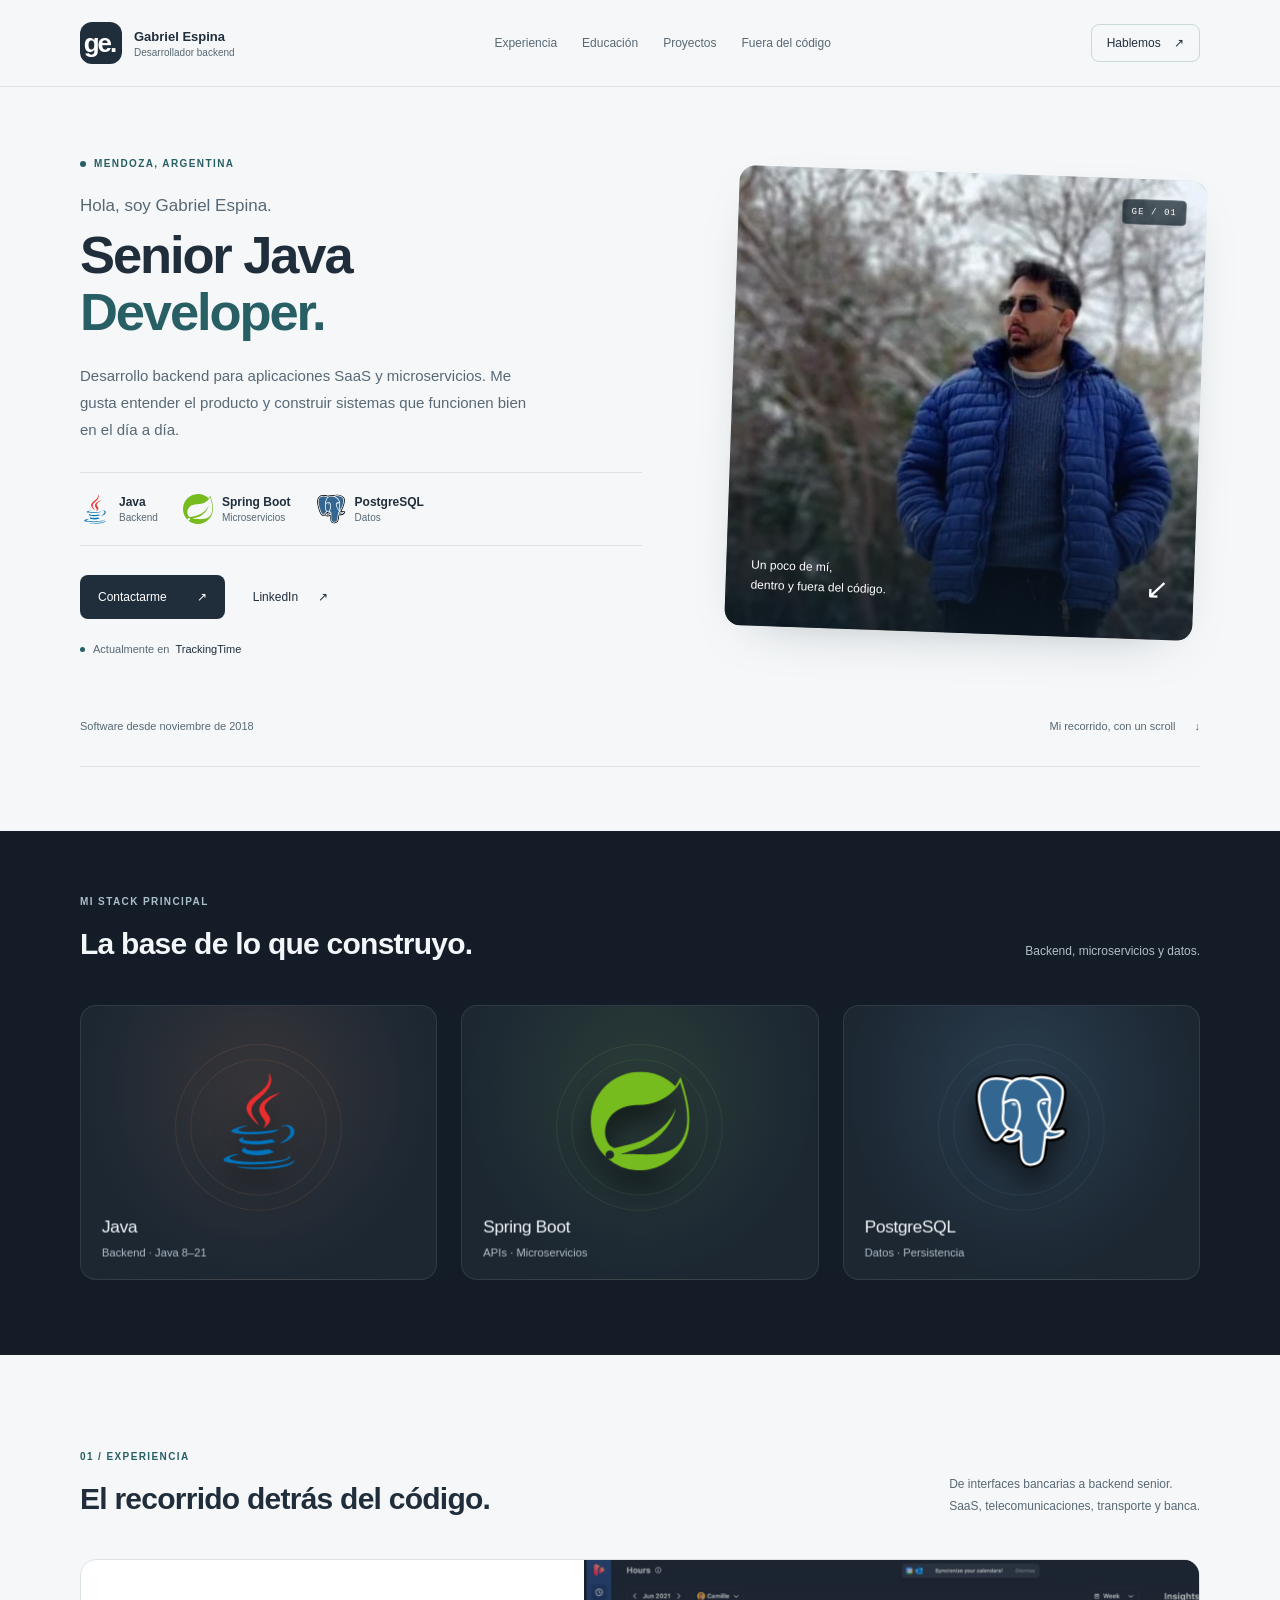
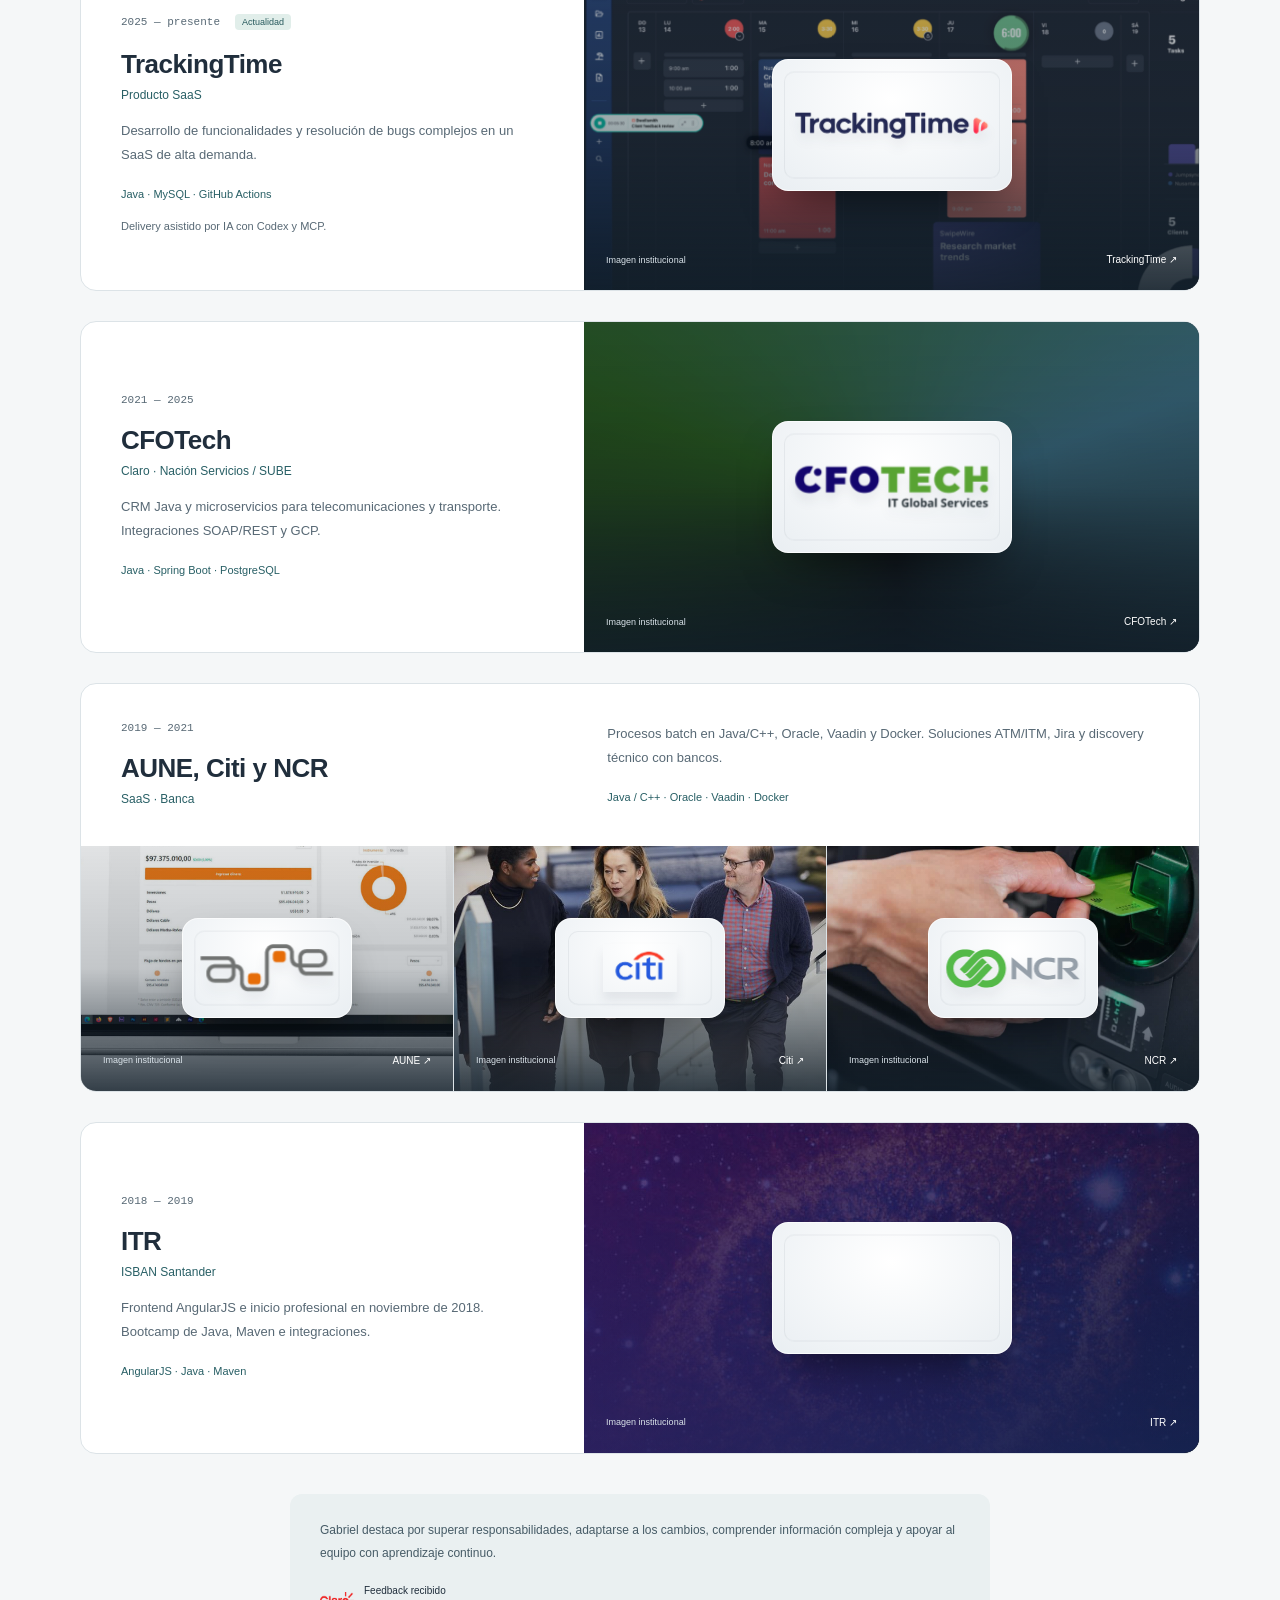
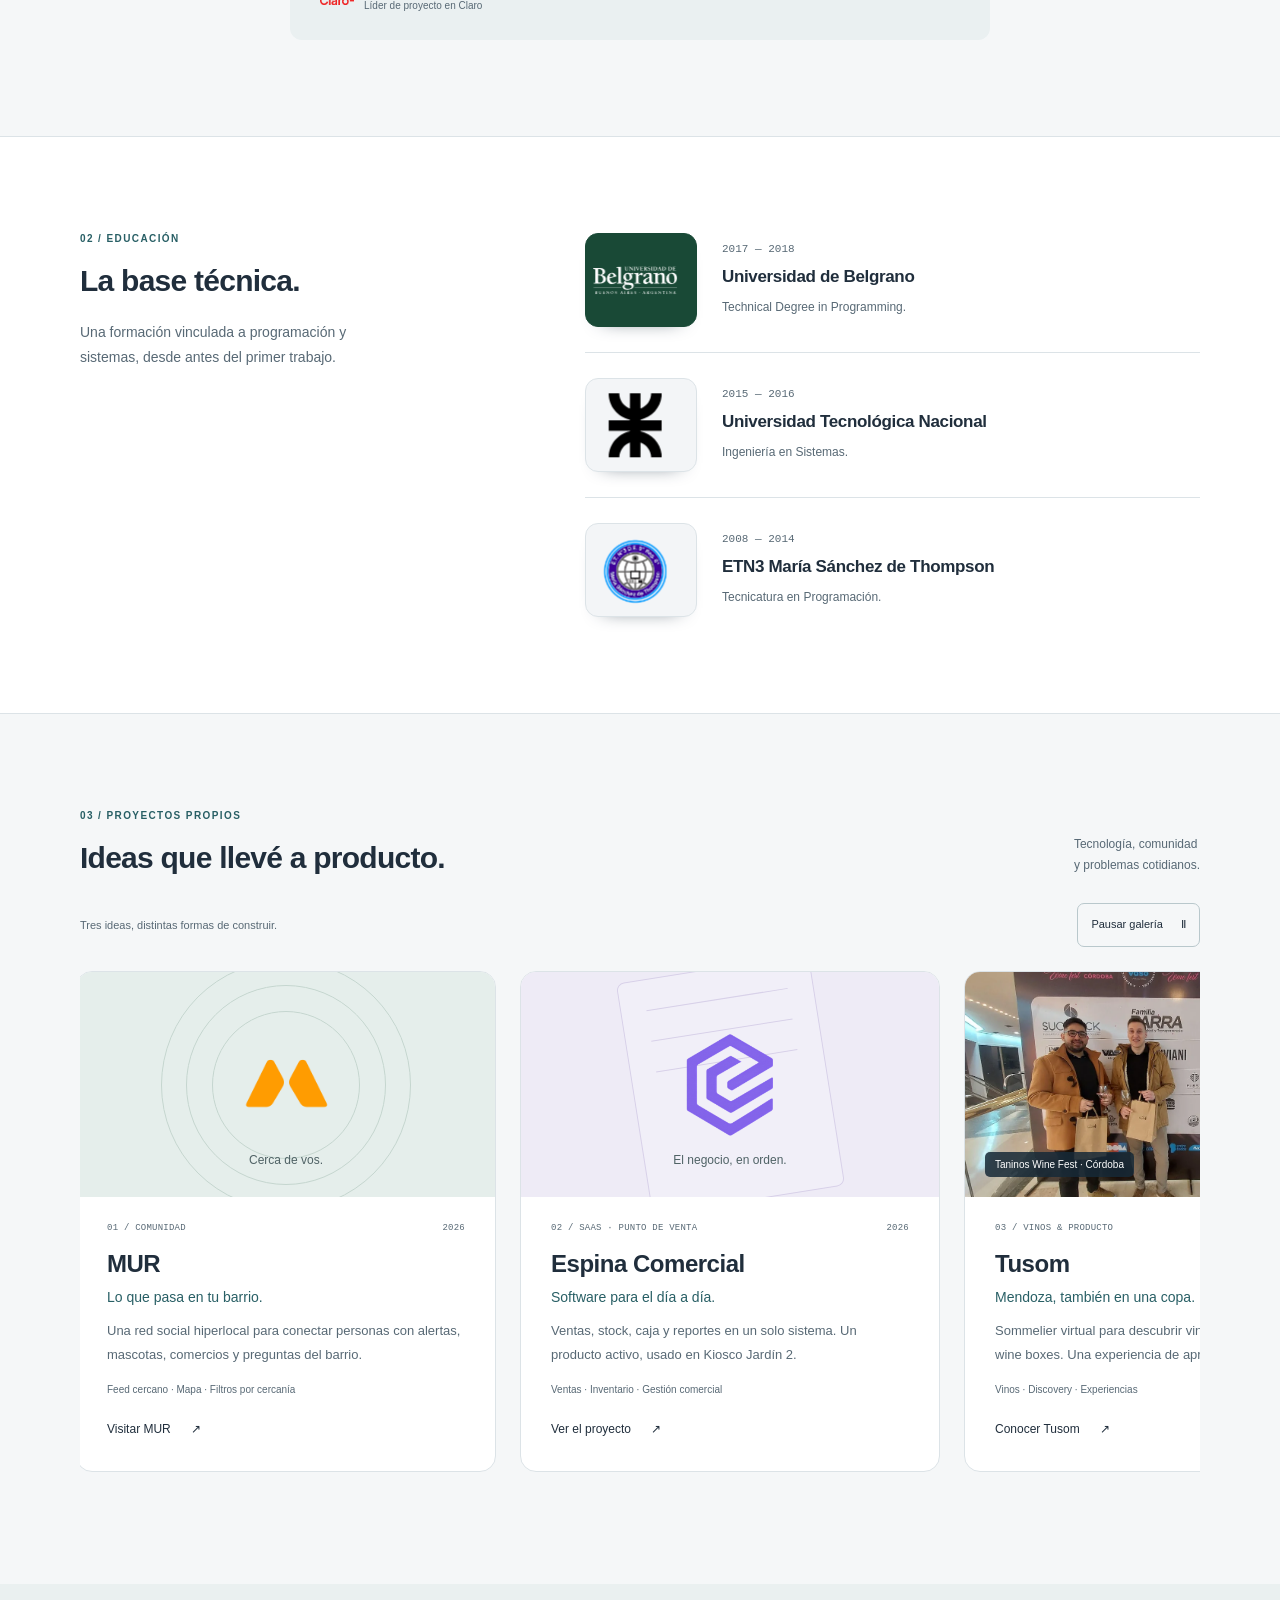
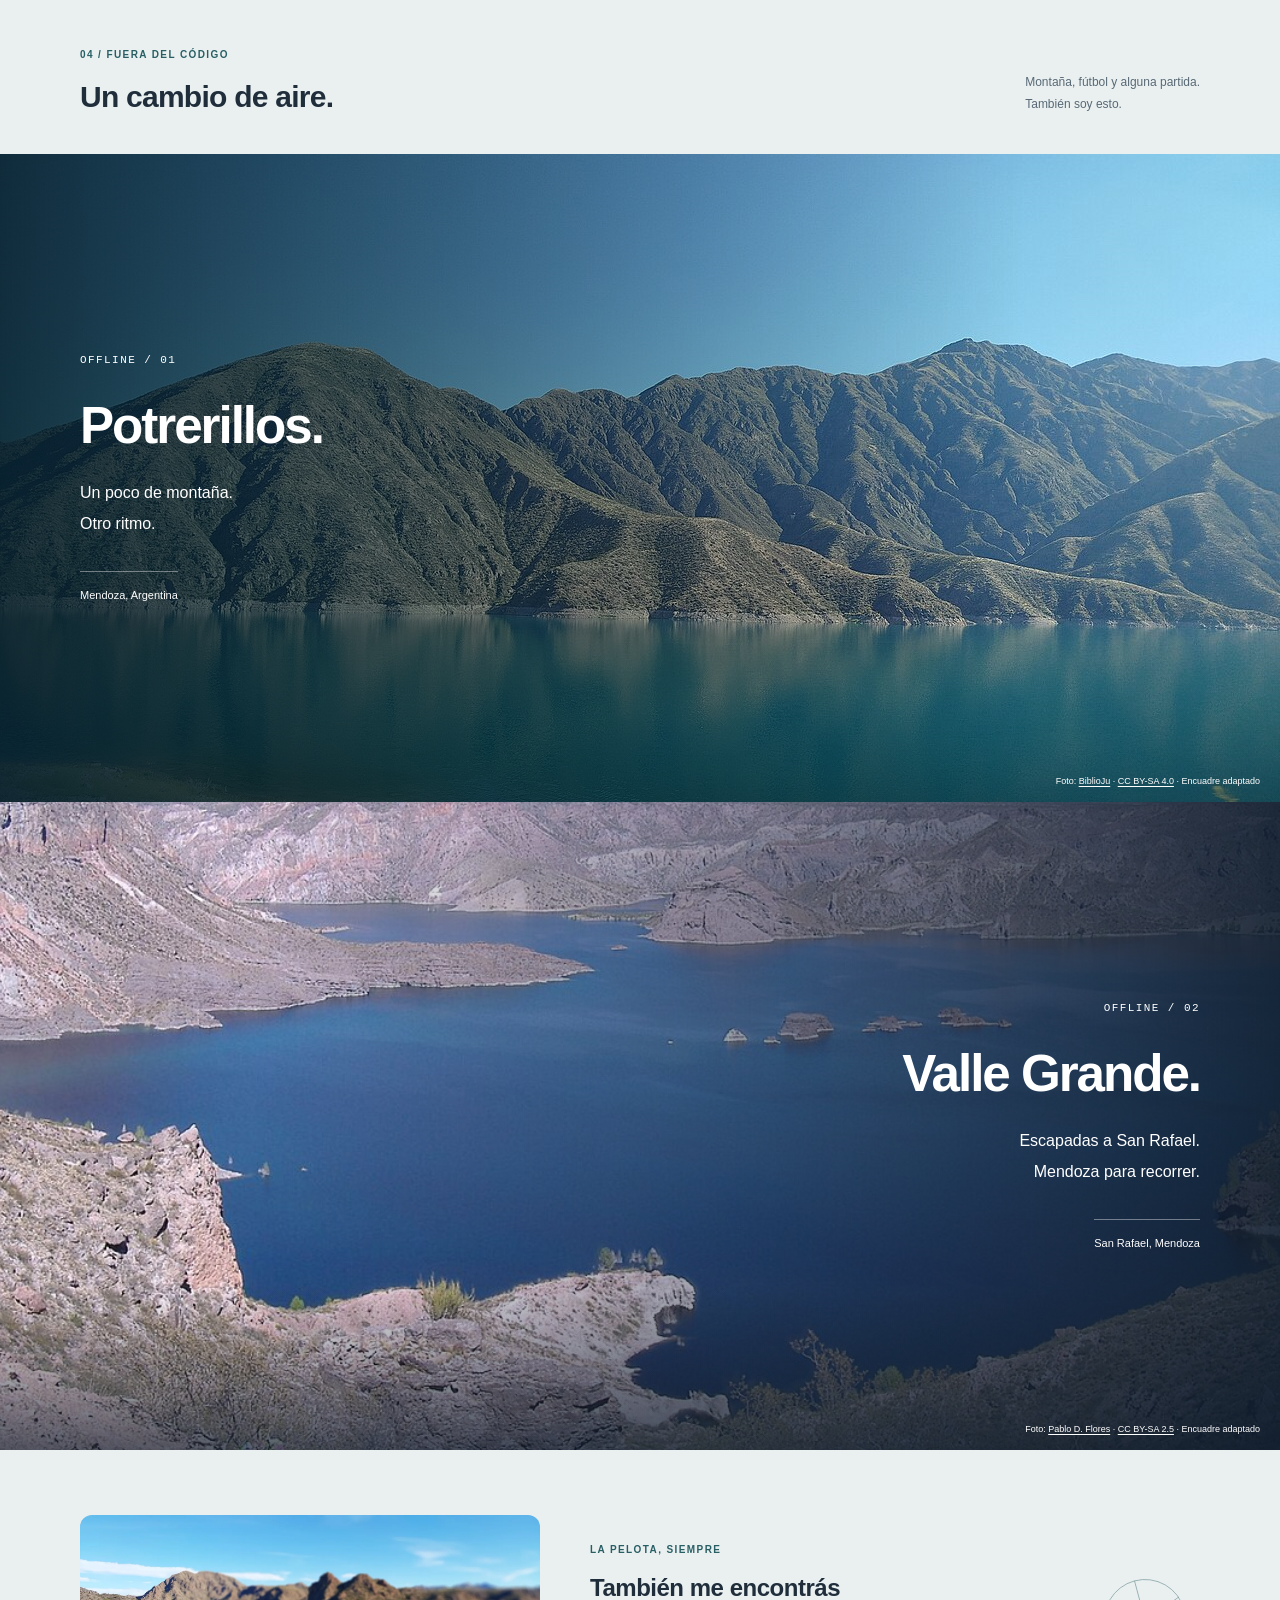
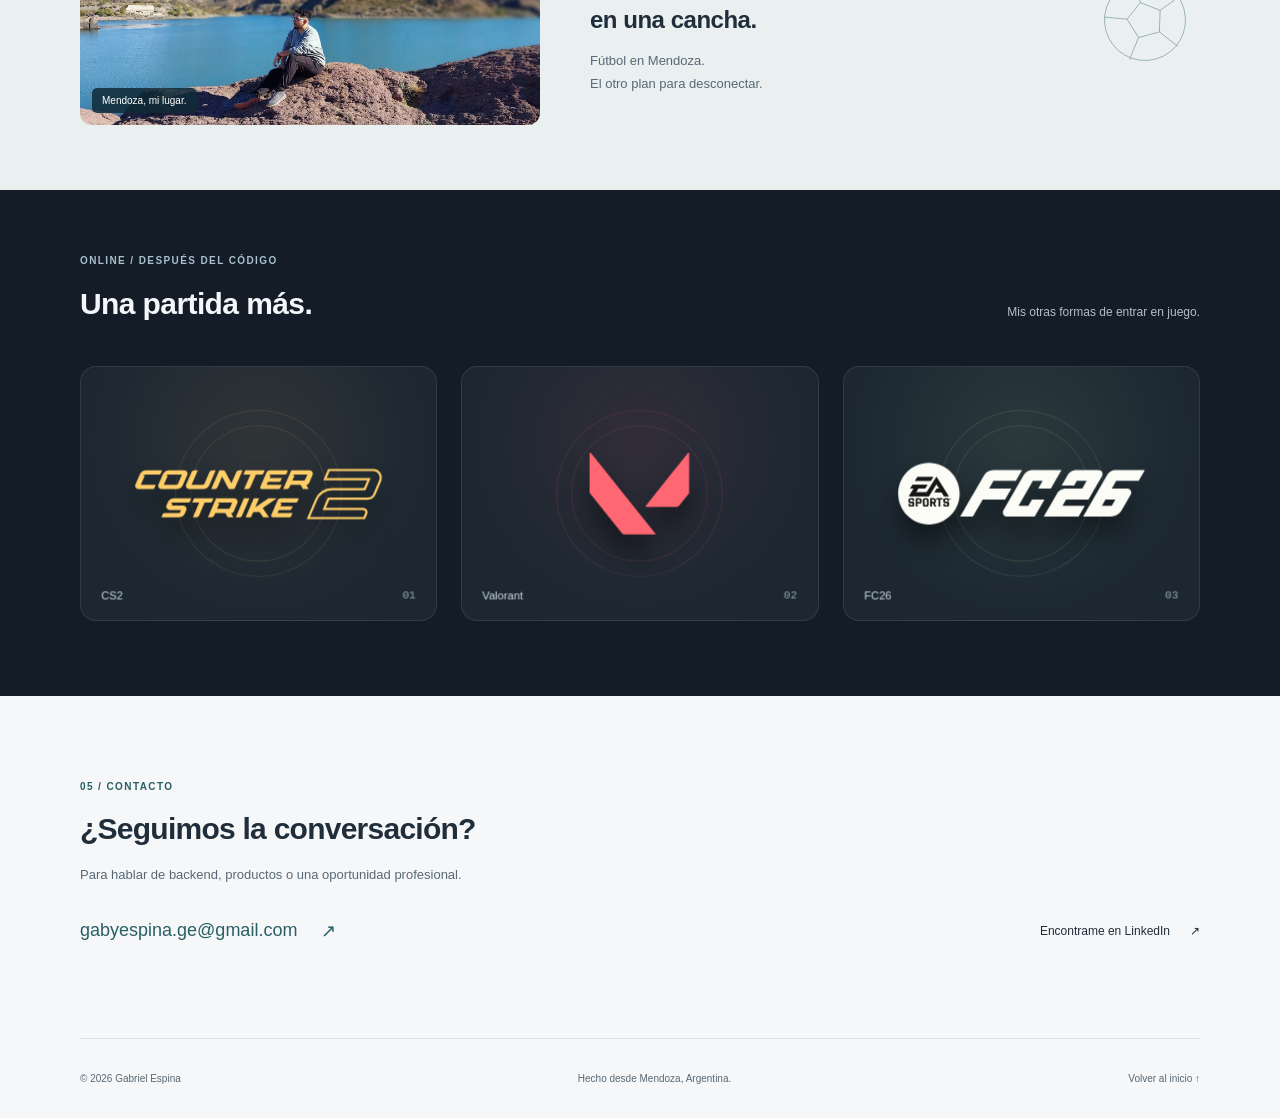
==== commit 0eb9c795: "add more color and image" ====
--- a/index.html
+++ b/index.html
@@ -32,67 +32,124 @@
       <div class="hero-copy">
         <p class="eyebrow"><span class="little-dot" aria-hidden="true"></span> Mendoza, Argentina</p>
         <p class="intro-name">Hola, soy Gabriel Espina.</p>
-        <h1 id="hero-title">Senior Java<br><span>Developer.</span></h1>
+        <h1 id="hero-title">Senior Java <br><span>Developer.</span></h1>
         <p class="hero-description">Desarrollo backend para aplicaciones SaaS y microservicios. Me gusta entender el producto y construir sistemas que funcionen bien en el día a día.</p>
         <div class="core-stack" aria-label="Tecnologías principales">
-          <div><span class="stack-symbol java" aria-hidden="true">J</span><span>Java<small>Backend</small></span></div>
-          <div><svg class="stack-symbol spring" viewBox="0 0 32 32" fill="none" aria-hidden="true"><path d="M25 6C8 4 4 13 8 22c7 6 19-1 17-16Z" stroke="currentColor" stroke-width="1.6"/><path d="M6 27 21 11M12 21l-1-7M16 17l6 1" stroke="currentColor" stroke-width="1.6"/></svg><span>Spring Boot<small>Microservicios</small></span></div>
-          <div><svg class="stack-symbol postgres" viewBox="0 0 32 32" fill="none" aria-hidden="true"><ellipse cx="16" cy="8" rx="10" ry="4" stroke="currentColor" stroke-width="1.6"/><path d="M6 8v16c0 5 20 5 20 0V8M6 16c0 5 20 5 20 0" stroke="currentColor" stroke-width="1.6"/></svg><span>PostgreSQL<small>Datos</small></span></div>
+          <div data-tilt><span class="stack-symbol tilt-surface"><img src="assets/java-logo.svg" alt="" width="32" height="32"></span><span>Java<small>Backend</small></span></div>
+          <div data-tilt><span class="stack-symbol tilt-surface"><img src="assets/spring-logo.svg" alt="" width="32" height="32"></span><span>Spring Boot<small>Microservicios</small></span></div>
+          <div data-tilt><span class="stack-symbol tilt-surface"><img src="assets/postgresql-logo.svg" alt="" width="32" height="32"></span><span>PostgreSQL<small>Datos</small></span></div>
         </div>
         <div class="hero-actions"><a class="button" href="mailto:gabyespina.ge@gmail.com">Contactarme <span aria-hidden="true">↗</span></a><a class="text-link" href="https://www.linkedin.com/in/gabiiespina" target="_blank" rel="noopener noreferrer">LinkedIn <span aria-hidden="true">↗</span><span class="sr-only"> (otra pestaña)</span></a></div>
         <p class="current-role"><span aria-hidden="true"></span> Actualmente en <strong>TrackingTime</strong></p>
       </div>
       <figure class="hero-photo">
         <img src="assets/gabriel-espina-profile.webp" alt="Gabriel Espina al aire libre, con campera azul" width="400" height="400" fetchpriority="high">
-        <figcaption><span>Un poco de mí,<br><strong>dentro y fuera del código.</strong></span><span class="photo-coordinate" aria-hidden="true">↙</span></figcaption>
+        <figcaption><span>Un poco de mí, <br><strong>dentro y fuera del código.</strong></span><span class="photo-coordinate" aria-hidden="true">↙</span></figcaption>
         <span class="photo-index" aria-hidden="true">GE / 01</span>
       </figure>
       <div class="hero-footer"><span>Software desde noviembre de 2018</span><a href="#experiencia">Mi recorrido, con un scroll <span aria-hidden="true">↓</span></a></div>
     </section>
 
+    <section class="tech-section" id="tecnologias" aria-labelledby="tech-title"><div class="container">
+      <div class="section-heading"><div><p class="eyebrow">Mi stack principal</p><h2 id="tech-title">La base de lo que construyo.</h2></div><p>Backend, microservicios y datos.</p></div>
+      <div class="tech-logos">
+        <article class="tech-tile java-tile" data-tilt><div class="game-face tech-face tilt-surface"><span class="game-orbit" aria-hidden="true"></span><img src="assets/java-logo.svg" alt="" width="100" height="100" loading="lazy"><div class="tech-caption"><h3>Java</h3><p>Backend · Java 8–21</p></div><span class="tech-index" aria-hidden="true">01</span></div></article>
+        <article class="tech-tile spring-tile" data-tilt><div class="game-face tech-face tilt-surface"><span class="game-orbit" aria-hidden="true"></span><img src="assets/spring-logo.svg" alt="" width="100" height="100" loading="lazy"><div class="tech-caption"><h3>Spring Boot</h3><p>APIs · Microservicios</p></div><span class="tech-index" aria-hidden="true">02</span></div></article>
+        <article class="tech-tile postgres-tile" data-tilt><div class="game-face tech-face tilt-surface"><span class="game-orbit" aria-hidden="true"></span><img src="assets/postgresql-logo.svg" alt="" width="100" height="100" loading="lazy"><div class="tech-caption"><h3>PostgreSQL</h3><p>Datos · Persistencia</p></div><span class="tech-index" aria-hidden="true">03</span></div></article>
+      </div>
+    </div></section>
+
     <section class="experience-section section container chapter" id="experiencia" aria-labelledby="experience-title" data-chapter="Experiencia">
-      <div class="section-intro sticky-intro reveal">
-        <p class="eyebrow">01 / Experiencia</p><h2 id="experience-title">El recorrido<br> detrás del código.</h2>
-        <p>De interfaces bancarias a backend senior. SaaS, telecomunicaciones, transporte y banca.</p>
-        <div class="experience-note"><span class="note-symbol" aria-hidden="true">{ }</span><span>Java 8–21<br>Spring Boot & microservicios</span></div>
+      <div class="section-heading reveal"><div><p class="eyebrow">01 / Experiencia</p><h2 id="experience-title">El recorrido detrás del código.</h2></div><p>De interfaces bancarias a backend senior.<br>SaaS, telecomunicaciones, transporte y banca.</p></div>
+      <div class="career-story">
+        <article class="career-panel" data-step id="trabajo-trackingtime">
+          <div class="career-copy reveal"><div class="entry-top"><p class="date">2025 — presente</p><span class="current-label">Actualidad</span></div><h3>TrackingTime</h3><p class="entry-context">Producto SaaS</p><p>Desarrollo de funcionalidades y resolución de bugs complejos en un SaaS de alta demanda.</p><p class="career-tools">Java · MySQL · GitHub Actions</p><p class="career-note">Delivery asistido por IA con Codex y MCP.</p></div>
+          <figure class="employer-scene trackingtime-scene" data-parallax data-tilt>
+  <img class="employer-image" src="assets/trackingtime-product.png" alt="Interfaz de seguimiento de horas publicada por TrackingTime" width="960" height="540" loading="lazy" decoding="async">
+  <div class="employer-logo tilt-surface"><span class="employer-orbit" aria-hidden="true"></span><img src="assets/trackingtime-logo.svg" alt="TrackingTime" width="200" height="70" loading="lazy"></div>
+  <figcaption><span>Imagen institucional</span><a href="https://trackingtime.co/" target="_blank" rel="noopener noreferrer" aria-label="TrackingTime, sitio oficial (otra pestaña)">TrackingTime <span aria-hidden="true">↗</span></a></figcaption>
+</figure>
+        </article>
+        <article class="career-panel" data-step id="trabajo-cfotech">
+          <div class="career-copy reveal"><p class="date">2021 — 2025</p><h3>CFOTech</h3><p class="entry-context">Claro · Nación Servicios / SUBE</p><p>CRM Java y microservicios para telecomunicaciones y transporte. Integraciones SOAP/REST y GCP.</p><p class="career-tools">Java · Spring Boot · PostgreSQL</p></div>
+          <figure class="employer-scene cfotech-scene" data-parallax data-tilt>
+  <img class="employer-image" src="assets/cfotech-banner.png" alt="Fondo de la identidad visual de CFOTech" width="960" height="540" loading="lazy" decoding="async">
+  <div class="employer-logo tilt-surface"><span class="employer-orbit" aria-hidden="true"></span><img src="assets/cfotech-logo.png" alt="CFOTech" width="200" height="70" loading="lazy"></div>
+  <figcaption><span>Imagen institucional</span><a href="https://www.cfotechlatam.com/" target="_blank" rel="noopener noreferrer" aria-label="CFOTech, sitio oficial (otra pestaña)">CFOTech <span aria-hidden="true">↗</span></a></figcaption>
+</figure>
+        </article>
+        <article class="career-cluster" data-step id="trabajo-banca">
+          <div class="career-copy reveal"><div><p class="date">2019 — 2021</p><h3>AUNE, Citi y NCR</h3><p class="entry-context">SaaS · Banca</p></div><div><p>Procesos batch en Java/C++, Oracle, Vaadin y Docker. Soluciones ATM/ITM, Jira y discovery técnico con bancos.</p><p class="career-tools">Java / C++ · Oracle · Vaadin · Docker</p></div></div>
+          <div class="banking-scenes">
+            <figure class="employer-scene aune-scene" data-parallax data-tilt>
+  <img class="employer-image" src="assets/aune-banner.jpg" alt="Presentación de Virtual Broker en el sitio institucional de AUNE" width="960" height="540" loading="lazy" decoding="async">
+  <div class="employer-logo tilt-surface"><span class="employer-orbit" aria-hidden="true"></span><img src="assets/aune-logo.png" alt="AUNE" width="200" height="70" loading="lazy"></div>
+  <figcaption><span>Imagen institucional</span><a href="https://aunesa.com/" target="_blank" rel="noopener noreferrer" aria-label="AUNE, sitio oficial (otra pestaña)">AUNE <span aria-hidden="true">↗</span></a></figcaption>
+</figure>
+            <figure class="employer-scene citi-scene" data-parallax data-tilt>
+  <img class="employer-image" src="assets/citi-banner.jpg" alt="Fotografía institucional publicada por Citi" width="960" height="540" loading="lazy" decoding="async">
+  <div class="employer-logo tilt-surface"><span class="employer-orbit" aria-hidden="true"></span><img src="assets/citi-logo.jpg" alt="Citi" width="200" height="70" loading="lazy"></div>
+  <figcaption><span>Imagen institucional</span><a href="https://www.citigroup.com/" target="_blank" rel="noopener noreferrer" aria-label="Citi, sitio oficial (otra pestaña)">Citi <span aria-hidden="true">↗</span></a></figcaption>
+</figure>
+            <figure class="employer-scene ncr-scene" data-parallax data-tilt>
+  <img class="employer-image" src="assets/ncr-banner.jpg" alt="Cajero automático, imagen institucional de NCR Atleos" width="960" height="540" loading="lazy" decoding="async">
+  <div class="employer-logo tilt-surface"><span class="employer-orbit" aria-hidden="true"></span><img src="assets/ncr-logo.svg" alt="NCR" width="200" height="70" loading="lazy"></div>
+  <figcaption><span>Imagen institucional</span><a href="https://www.ncratleos.com/" target="_blank" rel="noopener noreferrer" aria-label="NCR, sitio oficial (otra pestaña)">NCR <span aria-hidden="true">↗</span></a></figcaption>
+</figure>
+          </div>
+        </article>
+        <article class="career-panel" data-step id="trabajo-itr">
+          <div class="career-copy reveal"><p class="date">2018 — 2019</p><h3>ITR</h3><p class="entry-context">ISBAN Santander</p><p>Frontend AngularJS e inicio profesional en noviembre de 2018. Bootcamp de Java, Maven e integraciones.</p><p class="career-tools">AngularJS · Java · Maven</p></div>
+          <figure class="employer-scene itr-scene" data-parallax data-tilt>
+  <img class="employer-image" src="assets/itr-banner.jpg" alt="Imagen del universo utilizada en el sitio institucional de ITR" width="960" height="540" loading="lazy" decoding="async">
+  <div class="employer-logo tilt-surface"><span class="employer-orbit" aria-hidden="true"></span><img src="assets/itr-logo.png" alt="ITR" width="200" height="70" loading="lazy"></div>
+  <figcaption><span>Imagen institucional</span><a href="https://www.itrsa.com.ar/" target="_blank" rel="noopener noreferrer" aria-label="ITR, sitio oficial (otra pestaña)">ITR <span aria-hidden="true">↗</span></a></figcaption>
+</figure>
+        </article>
       </div>
-      <div class="career-timeline">
-        <article class="career-entry reveal" data-step><span class="timeline-dot" aria-hidden="true"></span><div class="entry-top"><p class="date">2025 — presente</p><span class="current-label">Actualidad</span></div><h3>TrackingTime</h3><p class="entry-context">Producto SaaS</p><p>Desarrollo de funcionalidades y resolución de bugs complejos en un SaaS de alta demanda. Backend Java, MySQL y CI/CD con GitHub Actions.</p><p class="entry-footnote">Delivery asistido por IA con Codex y MCP.</p></article>
-        <article class="career-entry reveal" data-step><span class="timeline-dot" aria-hidden="true"></span><p class="date">2021 — 2025</p><h3>CFOTech</h3><p class="entry-context">Claro · Nación Servicios / SUBE</p><p>CRM Java y microservicios para telecomunicaciones y transporte. Spring Boot, PostgreSQL, integraciones SOAP/REST y GCP.</p></article>
-        <article class="career-entry reveal" data-step><span class="timeline-dot" aria-hidden="true"></span><p class="date">2019 — 2021</p><h3>AUNE, Citi y NCR</h3><p class="entry-context">SaaS · Banca</p><p>Procesos batch en Java/C++, Oracle, Vaadin y Docker. Soluciones ATM/ITM, Jira y discovery técnico con bancos.</p></article>
-        <article class="career-entry reveal" data-step><span class="timeline-dot" aria-hidden="true"></span><p class="date">2018 — 2019</p><h3>ITR</h3><p class="entry-context">ISBAN Santander</p><p>Frontend AngularJS e inicio profesional en noviembre de 2018. Bootcamp de Java, Maven e integraciones.</p></article>
-        <figure class="feedback reveal"><blockquote>Gabriel destaca por superar responsabilidades, adaptarse a los cambios, comprender información compleja y apoyar al equipo con aprendizaje continuo.</blockquote><figcaption><img src="assets/claro-logo.png" alt="Claro" width="38" height="38" loading="lazy"><span>Feedback recibido<small>Líder de proyecto en Claro</small></span></figcaption></figure>
-      </div>
+      <figure class="feedback reveal"><blockquote>Gabriel destaca por superar responsabilidades, adaptarse a los cambios, comprender información compleja y apoyar al equipo con aprendizaje continuo.</blockquote><figcaption><img src="assets/claro-logo.png" alt="Claro" width="38" height="38" loading="lazy"><span>Feedback recibido<small>Líder de proyecto en Claro</small></span></figcaption></figure>
     </section>
 
     <section class="education-band chapter" id="educacion" aria-labelledby="education-title" data-chapter="Educación"><div class="section container education-layout">
       <div class="section-intro reveal"><p class="eyebrow">02 / Educación</p><h2 id="education-title">La base técnica.</h2><p>Una formación vinculada a programación y sistemas, desde antes del primer trabajo.</p></div>
       <div class="education-list">
-        <article class="education-entry reveal"><span class="education-number" aria-hidden="true">01</span><div><p class="date">2017 — 2018</p><h3>Universidad de Belgrano</h3><p>Technical Degree in Programming.</p></div></article>
-        <article class="education-entry reveal"><span class="education-number" aria-hidden="true">02</span><div><p class="date">2015 — 2016</p><h3>Universidad Tecnológica Nacional</h3><p>Ingeniería en Sistemas.</p></div></article>
-        <article class="education-entry reveal"><span class="education-number" aria-hidden="true">03</span><div><p class="date">2008 — 2014</p><h3>ETN3 María Sánchez de Thompson</h3><p>Tecnicatura en Programación.</p></div></article>
+        <article class="education-entry reveal" data-tilt><a class="institution-logo tilt-surface belgrano" href="https://ub.edu.ar/" target="_blank" rel="noopener noreferrer" aria-label="Universidad de Belgrano, sitio oficial (otra pestaña)"><img src="assets/ub-logo.svg" alt="" width="108" height="60" loading="lazy"></a><div><p class="date">2017 — 2018</p><h3>Universidad de Belgrano</h3><p>Technical Degree in Programming.</p></div></article>
+        <article class="education-entry reveal" data-tilt><a class="institution-logo tilt-surface" href="https://utn.edu.ar/es/" target="_blank" rel="noopener noreferrer" aria-label="Universidad Tecnológica Nacional, sitio oficial (otra pestaña)"><img class="utn-mark" src="assets/utn-logo.svg" alt="" width="60" height="72" loading="lazy"></a><div><p class="date">2015 — 2016</p><h3>Universidad Tecnológica Nacional</h3><p>Ingeniería en Sistemas.</p></div></article>
+        <article class="education-entry reveal" data-tilt><a class="institution-logo tilt-surface" href="https://www.msthompson.edu.ar/" target="_blank" rel="noopener noreferrer" aria-label="Escuela Técnica N° 3 María Sánchez de Thompson, sitio oficial (otra pestaña)"><img src="assets/thompson-logo.png" alt="" width="72" height="72" loading="lazy"></a><div><p class="date">2008 — 2014</p><h3>ETN3 María Sánchez de Thompson</h3><p>Tecnicatura en Programación.</p></div></article>
       </div>
     </div></section>
 
     <section class="projects-section section container chapter" id="proyectos" aria-labelledby="projects-title" data-chapter="Proyectos">
-      <div class="section-heading reveal"><div><p class="eyebrow">03 / Proyectos propios</p><h2 id="projects-title">Ideas que llevé a producto.</h2></div><p>Tecnología, comunidad<br>y problemas cotidianos.</p></div>
-      <div class="project-stack">
-        <article class="project-card" id="mur" style="--index:0"><div class="project-art mur-art"><div class="map-lines" aria-hidden="true"></div><img src="assets/mur-logo.png" alt="MUR" width="180" height="150" loading="lazy"><span class="art-caption">Cerca de vos.</span></div><div class="project-copy"><div class="project-meta"><span>01 / Comunidad</span><span>2026</span></div><h3>MUR</h3><p class="project-lead">Lo que pasa en tu barrio.</p><p>Una red social hiperlocal para conectar personas con alertas, mascotas, comercios y preguntas del barrio.</p><p class="project-features">Feed cercano · Mapa · Filtros por cercanía</p><a class="text-link" href="https://mur.olvidaftech.com/" target="_blank" rel="noopener noreferrer">Visitar MUR <span aria-hidden="true">↗</span><span class="sr-only"> (otra pestaña)</span></a></div></article>
-        <article class="project-card" id="espina-comercial" style="--index:1"><div class="project-art espina-art"><div class="receipt-lines" aria-hidden="true"><span></span><span></span><span></span></div><img src="assets/espina-comercial-logo.png" alt="Espina Comercial" width="160" height="150" loading="lazy"><span class="art-caption">El negocio, en orden.</span></div><div class="project-copy"><div class="project-meta"><span>02 / SaaS · Punto de venta</span><span>2026</span></div><h3>Espina Comercial</h3><p class="project-lead">Software para el día a día.</p><p>Ventas, stock, caja y reportes en un solo sistema. Un producto activo, usado en Kiosco Jardín 2.</p><p class="project-features">Ventas · Inventario · Gestión comercial</p><a class="text-link" href="https://www.espinacomercial.com/" target="_blank" rel="noopener noreferrer">Ver el proyecto <span aria-hidden="true">↗</span><span class="sr-only"> (otra pestaña)</span></a></div></article>
-        <article class="project-card" id="tusom" style="--index:2"><div class="project-art tusom-art"><img src="assets/tusom-taninos-cordoba.webp" alt="Gabriel Espina en Taninos Wine Fest Córdoba" width="1100" height="825" loading="lazy"><span class="photo-tag">Taninos Wine Fest · Córdoba</span></div><div class="project-copy"><div class="project-meta"><span>03 / Vinos & producto</span></div><h3>Tusom</h3><p class="project-lead">Mendoza, también en una copa.</p><p>Sommelier virtual para descubrir vinos, bodegas, eventos y wine boxes. Una experiencia de aprendizaje de producto.</p><p class="project-features">Vinos · Discovery · Experiencias</p><a class="text-link" href="https://www.instagram.com/tusom.vinos/" target="_blank" rel="noopener noreferrer">Conocer Tusom <span aria-hidden="true">↗</span><span class="sr-only"> (Instagram, otra pestaña)</span></a></div></article>
-      </div>
+      <div class="section-heading reveal"><div><p class="eyebrow">03 / Proyectos propios</p><h2 id="projects-title">Ideas que llevé a producto.</h2></div><p>Tecnología, comunidad <br>y problemas cotidianos.</p></div>
+      <div class="gallery-toolbar"><p>Tres ideas, distintas formas de construir.</p><button class="gallery-toggle" type="button" aria-pressed="false" aria-controls="project-gallery">Pausar galería <span aria-hidden="true">Ⅱ</span></button></div>
+      <div class="project-gallery" id="project-gallery" role="region" aria-label="Galería de proyectos"><div class="project-track"><div class="project-group">
+        <article class="project-card" id="mur" style="--index:0"><div class="project-art mur-art" data-tilt><div class="map-lines" aria-hidden="true"></div><img class="tilt-surface" src="assets/mur-logo.png" alt="MUR" width="180" height="150" loading="lazy"><span class="art-caption">Cerca de vos.</span></div><div class="project-copy"><div class="project-meta"><span>01 / Comunidad</span><span>2026</span></div><h3>MUR</h3><p class="project-lead">Lo que pasa en tu barrio.</p><p>Una red social hiperlocal para conectar personas con alertas, mascotas, comercios y preguntas del barrio.</p><p class="project-features">Feed cercano · Mapa · Filtros por cercanía</p><a class="text-link" href="https://mur.olvidaftech.com/" target="_blank" rel="noopener noreferrer">Visitar MUR <span aria-hidden="true">↗</span><span class="sr-only"> (otra pestaña)</span></a></div></article>
+        <article class="project-card" id="espina-comercial" style="--index:1"><div class="project-art espina-art" data-tilt><div class="receipt-lines" aria-hidden="true"><span></span><span></span><span></span></div><img class="tilt-surface" src="assets/espina-comercial-logo.png" alt="Espina Comercial" width="160" height="150" loading="lazy"><span class="art-caption">El negocio, en orden.</span></div><div class="project-copy"><div class="project-meta"><span>02 / SaaS · Punto de venta</span><span>2026</span></div><h3>Espina Comercial</h3><p class="project-lead">Software para el día a día.</p><p>Ventas, stock, caja y reportes en un solo sistema. Un producto activo, usado en Kiosco Jardín 2.</p><p class="project-features">Ventas · Inventario · Gestión comercial</p><a class="text-link" href="https://www.espinacomercial.com/" target="_blank" rel="noopener noreferrer">Ver el proyecto <span aria-hidden="true">↗</span><span class="sr-only"> (otra pestaña)</span></a></div></article>
+        <article class="project-card" id="tusom" style="--index:2"><div class="project-art tusom-art"><img src="assets/tusom-taninos-cordoba.webp" alt="Gabriel Espina en Taninos Wine Fest Córdoba" width="1100" height="825" loading="lazy"><img class="tusom-badge" src="assets/tusom-logo.png" alt="Tusom" width="64" height="64" loading="lazy"><span class="photo-tag">Taninos Wine Fest · Córdoba</span></div><div class="project-copy"><div class="project-meta"><span>03 / Vinos & producto</span></div><h3>Tusom</h3><p class="project-lead">Mendoza, también en una copa.</p><p>Sommelier virtual para descubrir vinos, bodegas, eventos y wine boxes. Una experiencia de aprendizaje de producto.</p><p class="project-features">Vinos · Discovery · Experiencias</p><a class="text-link" href="https://www.instagram.com/tusom.vinos/" target="_blank" rel="noopener noreferrer">Conocer Tusom <span aria-hidden="true">↗</span><span class="sr-only"> (Instagram, otra pestaña)</span></a></div></article>
+      </div></div></div>
     </section>
 
-    <section class="hobbies-band chapter" id="hobbies" aria-labelledby="hobbies-title" data-chapter="Fuera del código"><div class="section container">
-      <div class="section-heading reveal"><div><p class="eyebrow">04 / Fuera del código</p><h2 id="hobbies-title">También hay vida offline.<br><span class="muted-heading">Y alguna partida online.</span></h2></div><p>Un poco de lo que disfruto<br>cuando cierro el editor.</p></div>
-      <div class="personal-layout"><figure class="landscape-photo reveal"><img src="assets/gabriel-mendoza-landscape.webp" alt="Gabriel junto a un lago entre montañas en Mendoza" width="1680" height="756" loading="lazy"><figcaption><span class="little-dot" aria-hidden="true"></span> Mendoza, mi lugar.</figcaption></figure>
-        <div class="hobby-list">
-          <article class="hobby reveal"><span class="hobby-icon" aria-hidden="true"><svg viewBox="0 0 32 32" fill="none"><path d="M10 10h12c4 0 6 13 3 14-2 1-5-4-6-4h-6c-1 0-4 5-6 4-3-1-1-14 3-14Z" stroke="currentColor" stroke-width="1.5"/><path d="M9 15h6m-3-3v6" stroke="currentColor" stroke-width="1.5"/><circle cx="22" cy="14" r="1" fill="currentColor"/><circle cx="24" cy="17" r="1" fill="currentColor"/></svg></span><div><h3>Una partida más.</h3><p>CS2 · Valorant · FC26</p></div></article>
-          <article class="hobby reveal"><span class="hobby-icon" aria-hidden="true"><svg viewBox="0 0 32 32" fill="none"><circle cx="16" cy="16" r="11" stroke="currentColor" stroke-width="1.5"/><path d="m16 10 6 4-2 7h-8l-2-7 6-4Zm0 0V5m6 9 5-2m-7 9 3 5m-11-5-3 5m1-12-5-2" stroke="currentColor" stroke-width="1.5"/></svg></span><div><h3>La pelota, siempre.</h3><p>Fútbol en Mendoza.</p></div></article>
-          <article class="hobby reveal"><span class="hobby-icon" aria-hidden="true"><svg viewBox="0 0 32 32" fill="none"><path d="m3 25 9-17 7 12 4-7 7 12H3Zm5-9 4 2 3-4" stroke="currentColor" stroke-width="1.5"/><circle cx="24" cy="7" r="2" stroke="currentColor" stroke-width="1.5"/></svg></span><div><h3>Cambiar de aire.</h3><p>Escapadas a Potrerillos y San Rafael, Mendoza.</p></div></article>
+    <section class="hobbies-band chapter" id="hobbies" aria-labelledby="hobbies-title" data-chapter="Fuera del código">
+      <div class="section-heading container personal-heading"><div><p class="eyebrow">04 / Fuera del código</p><h2 id="hobbies-title">Un cambio de aire.</h2></div><p>Montaña, fútbol y alguna partida. <br>También soy esto.</p></div>
+      <div class="landscape-scene" data-parallax>
+        <img class="scene-image" src="assets/potrerillos.jpg" alt="El agua turquesa del embalse Potrerillos, rodeada de montañas" width="1280" height="960" loading="lazy" decoding="async">
+        <div class="scene-content container"><p class="scene-kicker">Offline / 01</p><h3>Potrerillos.</h3><p>Un poco de montaña. <br>Otro ritmo.</p><span class="scene-location">Mendoza, Argentina</span></div>
+        <p class="scene-credit">Foto: <a href="https://commons.wikimedia.org/wiki/File:Embalse_Potrerillos,_sobre_el_r%C3%ADo_Mendoza_01.jpg" target="_blank" rel="noopener noreferrer">BiblioJu</a> · <a href="https://creativecommons.org/licenses/by-sa/4.0/" target="_blank" rel="noopener noreferrer">CC BY-SA 4.0</a> · Encuadre adaptado</p>
+      </div>
+      <div class="landscape-scene valle-scene" data-parallax>
+        <img class="scene-image" src="assets/valle-grande.jpg" alt="Vista panorámica del embalse Valle Grande y el cañón del Atuel" width="1280" height="646" loading="lazy" decoding="async">
+        <div class="scene-content container"><p class="scene-kicker">Offline / 02</p><h3>Valle Grande.</h3><p>Escapadas a San Rafael. <br>Mendoza para recorrer.</p><span class="scene-location">San Rafael, Mendoza</span></div>
+        <p class="scene-credit">Foto: <a href="https://commons.wikimedia.org/wiki/File:Embalse_Valle_Grande_(panorama).jpg" target="_blank" rel="noopener noreferrer">Pablo D. Flores</a> · <a href="https://creativecommons.org/licenses/by-sa/2.5/" target="_blank" rel="noopener noreferrer">CC BY-SA 2.5</a> · Encuadre adaptado</p>
+      </div>
+      <div class="personal-interlude container"><figure><img src="assets/gabriel-mendoza-landscape.webp" alt="Gabriel junto a un lago entre montañas en Mendoza" width="1680" height="756" loading="lazy"><figcaption>Mendoza, mi lugar.</figcaption></figure><div class="reveal"><p class="eyebrow">La pelota, siempre</p><h3>También me encontrás <br>en una cancha.</h3><p>Fútbol en Mendoza. <br>El otro plan para desconectar.</p></div><svg class="football" viewBox="0 0 100 100" fill="none" aria-hidden="true"><circle cx="50" cy="50" r="45"/><path d="m50 30 19 14-7 23H38l-7-23 19-14Zm0 0V5m19 39 24-9M62 67l16 21M38 67 22 88m9-44L7 35"/></svg></div>
+      <div class="online-section"><div class="container"><div class="section-heading"><div><p class="eyebrow">Online / Después del código</p><h3>Una partida más.</h3></div><p>Mis otras formas de entrar en juego.</p></div>
+        <div class="game-logos">
+          <figure class="game-tile cs2-tile" data-tilt><div class="game-face tilt-surface"><span class="game-orbit" aria-hidden="true"></span><img src="assets/cs2-logo.svg" alt="Counter-Strike 2" width="220" height="105" loading="lazy"><figcaption><span>CS2</span><span aria-hidden="true">01</span></figcaption></div></figure>
+          <figure class="game-tile valorant-tile" data-tilt><div class="game-face tilt-surface"><span class="game-orbit" aria-hidden="true"></span><img src="assets/valorant-logo.svg" alt="" width="110" height="110" loading="lazy"><figcaption><span>Valorant</span><span aria-hidden="true">02</span></figcaption></div></figure>
+          <figure class="game-tile fc-tile" data-tilt><div class="game-face tilt-surface"><span class="game-orbit" aria-hidden="true"></span><img src="assets/fc26-logo.svg" alt="EA Sports FC26" width="240" height="110" loading="lazy"><figcaption><span>FC26</span><span aria-hidden="true">03</span></figcaption></div></figure>
         </div>
-      </div>
-    </div></section>
+      </div></div>
+    </section>
     <section class="contact-section container chapter" id="contacto" aria-labelledby="contact-title" data-chapter="Contacto"><div class="contact-copy reveal"><p class="eyebrow">05 / Contacto</p><h2 id="contact-title">¿Seguimos la conversación?</h2><p>Para hablar de backend, productos o una oportunidad profesional.</p><a class="email-link" href="mailto:gabyespina.ge@gmail.com">gabyespina.ge@gmail.com <span aria-hidden="true">↗</span></a></div><a class="contact-social text-link" href="https://www.linkedin.com/in/gabiiespina" target="_blank" rel="noopener noreferrer">Encontrame en LinkedIn <span aria-hidden="true">↗</span><span class="sr-only"> (otra pestaña)</span></a></section>
   </main>
   <footer class="site-footer container"><p>© <span id="current-year">2026</span> Gabriel Espina</p><span>Hecho desde Mendoza, Argentina.</span><a href="#inicio">Volver al inicio ↑</a></footer>
--- a/styles.css
+++ b/styles.css
@@ -146,10 +146,6 @@
 .email-link:hover { text-decoration: underline; text-underline-offset: 5px; }
 .site-footer { display: flex; justify-content: space-between; align-items: center; gap: 20px; border-top: 1px solid var(--line); padding-block: 24px; font-size: 10px; color: var(--muted); }
 .site-footer a { padding-block: 10px; }
-@media (min-width: 901px) and (min-height: 700px) and (prefers-reduced-motion: no-preference) {
-  .project-card { position: sticky; top: calc(120px + var(--index) * 18px); margin-bottom: 70px; }
-  .project-card:last-child { margin-bottom: 0; }
-}
 @media (max-width: 1000px) {
   .container { width: calc(100% - 64px); }
   nav { gap: 17px; }
@@ -269,3 +265,213 @@
   .sticky-intro,.project-card { position: static; }
   .project-card,.career-entry,.education-entry { break-inside: avoid; }
 }
+
+/* Shared depth: only the artwork moves; hit areas and text stay still. */
+[data-tilt] { perspective: 800px; }
+.tilt-surface { transform: rotateX(var(--tilt-x,0deg)) rotateY(var(--tilt-y,0deg)); transition: transform .55s var(--ease),box-shadow .55s var(--ease); transform-style: preserve-3d; }
+[data-tilt].is-tilting .tilt-surface { transition-duration: .16s; }
+.stack-symbol img { width: 100%; height: 100%; object-fit: contain; }
+.education-entry { align-items: center; gap: 25px; }
+.institution-logo { width: 112px; height: 94px; flex: 0 0 112px; padding: 14px; background: #f3f5f7; border: 1px solid var(--line); border-radius: 13px; display: grid; place-items: center; box-shadow: 0 9px 20px -18px #203344; }
+.institution-logo img { max-height: 70px; object-fit: contain; transform: translateZ(18px); }
+.institution-logo .utn-mark { height: 63px; width: 53px; }
+.institution-logo.belgrano { background: #194936; border-color: #194936; }
+.institution-logo:focus-visible { transform: rotateY(-8deg); }
+.gallery-toolbar { display: flex; justify-content: space-between; align-items: center; gap: 20px; margin: -16px 0 24px; font-size: 11px; color: var(--muted); }
+.gallery-toggle { visibility: hidden; font: inherit; color: var(--ink); background: transparent; border: 1px solid #b9c8cc; border-radius: 7px; padding: 10px 13px; min-height: 44px; cursor: pointer; }
+.gallery-toggle span { margin-left: 15px; }
+.gallery-toggle:hover { background: #e3ecec; }
+.gallery-enabled .gallery-toggle { visibility: visible; }
+.project-gallery { position: relative; contain: inline-size paint; scrollbar-width: thin; scrollbar-color: #a8bcbe transparent; }
+.project-group[data-clone] { display: none; }
+.gallery-ready { overflow-x: auto; overscroll-behavior-x: contain; scroll-behavior: auto; padding-bottom: 16px; }
+.gallery-ready .project-track { display: flex; gap: 24px; width: max-content; }
+.gallery-ready .project-group { display: flex; gap: 24px; }
+.gallery-ready .project-card { width: 420px; flex: 0 0 420px; grid-template-columns: 1fr; position: static; margin: 0; box-shadow: none; }
+.gallery-ready .project-art { min-height: 225px; }
+.gallery-ready .project-art>img:not(.tusom-badge) { height: 105px; width: 140px; }
+.gallery-ready .tusom-art>img:not(.tusom-badge) { width: 100%; height: 100%; }
+.gallery-ready .project-copy { padding: 26px 30px 20px; }
+.gallery-ready .project-meta { margin-bottom: 15px; }
+.gallery-ready .project-copy h3 { font-size: 24px; }
+.tusom-art>.tusom-badge { position: absolute; inset: 18px 18px auto auto; width: 54px; height: 54px; border-radius: 50%; object-fit: contain; background: #fff; padding: 5px; z-index: 2; }
+.personal-heading { padding-block: 65px 38px; margin-bottom: 0; }
+.hobbies-band { background: #eaf0f0; }
+.landscape-scene { min-height: 560px; height: 72svh; max-height: 760px; position: relative; isolation: isolate; overflow: hidden; background: #254954; color: white; }
+.scene-image { position: absolute; inset: -65px 0; width: 100%; height: calc(100% + 130px); max-width: none; object-fit: cover; transform: translate3d(0,var(--scene-shift,0px),0); z-index: -2; }
+.landscape-scene::after { content: ''; position: absolute; inset: 0; z-index: -1; background: linear-gradient(90deg,#071f2be6 0%,#071f2b85 36%,#071f2b05 80%),linear-gradient(0deg,#071f2b85,transparent 25%); }
+.scene-content { height: 100%; min-height: inherit; display: flex; flex-direction: column; justify-content: center; align-items: flex-start; padding-block: 70px; }
+.scene-kicker { font: 11px 'Courier New',monospace; text-transform: uppercase; letter-spacing: .13em; margin-bottom: 25px; }
+.scene-content h3 { font-size: clamp(34px,4vw,54px); letter-spacing: -.04em; }
+.scene-content>p:not(.scene-kicker) { font-size: 16px; line-height: 1.9; margin-top: 18px; }
+.scene-location { font-size: 11px; border-top: 1px solid #ffffff65; padding-top: 17px; margin-top: 32px; }
+.scene-credit { position: absolute; bottom: 12px; right: 20px; left: 20px; text-align: right; font-size: 9px; line-height: 1.8; color: #fff; }
+.scene-credit a { text-decoration: underline; text-underline-offset: 2px; }
+.scene-credit a:focus-visible { outline-color: white; }
+.valle-scene .scene-content { align-items: flex-end; text-align: right; }
+.valle-scene::after { background: linear-gradient(270deg,#101d2de6 0%,#101d2d80 35%,#101d2d00 80%),linear-gradient(0deg,#101d2db5,transparent 25%); }
+.personal-interlude { padding-block: 65px; display: grid; grid-template-columns: 1fr 1fr 100px; align-items: center; gap: 50px; }
+.personal-interlude figure { position: relative; border-radius: 12px; overflow: hidden; }
+.personal-interlude img { width: 100%; height: 210px; object-fit: cover; }
+.personal-interlude figcaption { position: absolute; bottom: 12px; left: 12px; background: #102b38d9; color: #fff; padding: 7px 10px; border-radius: 5px; font-size: 10px; }
+.personal-interlude h3 { font-size: 24px; margin: 17px 0 12px; }
+.personal-interlude div>p:not(.eyebrow) { font-size: 13px; line-height: 1.8; color: var(--muted); }
+.football { width: 90px; height: 90px; stroke: #77969b; stroke-width: .7; transform: rotate(-15deg); }
+.online-section { background: #141d27; color: #f3f7fa; padding-block: 65px 75px; }
+.online-section .eyebrow { color: #a9bfcc; }
+.online-section h3 { font-size: 30px; }
+.online-section .section-heading>p { color: #b3bec9; }
+.game-logos { display: grid; grid-template-columns: repeat(3,1fr); gap: 24px; }
+.game-tile { --game-color: #efb665; --game-glow: #efb66518; min-width: 0; }
+.valorant-tile { --game-color: #ff6875; --game-glow: #ff687518; }
+.fc-tile { --game-color: #b9e99d; --game-glow: #b9e99d18; }
+.game-face { height: 255px; border: 1px solid #ffffff18; border-radius: 16px; position: relative; display: grid; place-items: center; background: radial-gradient(ellipse at var(--light-x,50%) var(--light-y,30%),var(--game-glow),transparent 70%),#1c2732; }
+.game-face>img { width: 66%; height: 100px; object-fit: contain; transform: translateZ(38px); filter: drop-shadow(0 16px 12px #0007); }
+.cs2-tile img { filter: brightness(0) saturate(100%) invert(82%) sepia(45%) saturate(570%) hue-rotate(338deg) drop-shadow(0 16px 12px #0007); }
+.valorant-tile img { width: 95px; height: 95px; filter: brightness(0) saturate(100%) invert(55%) sepia(66%) saturate(1936%) hue-rotate(316deg) drop-shadow(0 16px 12px #0007); }
+.game-face figcaption { position: absolute; inset: auto 23px 20px; display: flex; justify-content: space-between; font-size: 11px; color: #cfdae3; transform: translateZ(12px); }
+.game-face figcaption>span:last-child { font-family: monospace; color: #97a7b5; }
+.game-orbit { position: absolute; height: 165px; width: 165px; border: 1px solid var(--game-color); border-radius: 50%; opacity: .13; transform: translateZ(8px); }
+.game-orbit::after { content: ''; position: absolute; inset: 14px; border: inherit; border-radius: inherit; }
+.game-tile.is-tilting .game-face { box-shadow: 0 24px 30px -22px #000; border-color: #ffffff35; }
+
+/* The same depth language connects the main stack and professional story. */
+.tech-section { margin-top: 64px; padding-block: 65px 75px; background: #141d27; color: #f3f7fa; }
+.tech-section .eyebrow { color: #a9bfcc; }
+.tech-section .section-heading>p { color: #b3bec9; }
+.tech-logos { display: grid; grid-template-columns: repeat(3,1fr); gap: 24px; }
+.tech-tile { min-width: 0; --game-color: #e49161; --game-glow: #e4916123; }
+.spring-tile { --game-color: #86c65b; --game-glow: #86c65b22; }
+.postgres-tile { --game-color: #699fc9; --game-glow: #699fc930; }
+.tech-face { height: 275px; padding-bottom: 40px; }
+.tech-face>img { width: 94px; height: 110px; filter: drop-shadow(0 16px 12px #0008); }
+.tech-face .game-orbit { margin-bottom: 30px; }
+.tech-caption { position: absolute; left: 24px; bottom: 23px; transform: translateZ(16px); }
+.tech-caption h3 { font-size: 17px; font-weight: 500; }
+.tech-caption p { color: #b3bec9; font-size: 11px; margin-top: 6px; }
+.tech-index { position: absolute; bottom: 25px; right: 24px; font: 10px monospace; color: #97a7b5; }
+.tech-tile.is-tilting .tech-face { box-shadow: 0 24px 30px -22px #000; border-color: #ffffff35; }
+.experience-section { display: block; }
+.career-story { display: grid; gap: 30px; }
+.career-panel,.career-cluster { border: 1px solid var(--line); border-radius: 16px; background: #fff; overflow: clip; scroll-margin-top: 110px; transition: border-color .5s; }
+.career-panel { display: grid; grid-template-columns: .9fr 1.1fr; }
+.career-panel.is-current,.career-cluster.is-current { border-color: #94b1b5; }
+.career-copy { padding: 38px 40px; align-self: center; }
+.career-copy h3 { font-size: 26px; margin-top: 17px; }
+.career-copy p:not(.date):not(.entry-context) { font-size: 13px; line-height: 1.85; color: var(--muted); margin-top: 17px; }
+.career-copy .career-tools { color: var(--accent)!important; font-size: 11px!important; }
+.career-copy .career-note { font-size: 11px!important; margin-top: 12px!important; }
+.employer-scene { position: relative; min-width: 0; min-height: 330px; isolation: isolate; overflow: clip; background: #18232e; display: grid; align-items: center; justify-items: center; }
+.employer-image { position: absolute; inset: -60px 0; width: 100%; height: calc(100% + 120px); object-fit: cover; transform: translate3d(0,var(--scene-shift,0px),0); z-index: -2; }
+.employer-scene::after { content: ''; position: absolute; inset: 0; z-index: -1; background: linear-gradient(180deg,#111e2920,#111e2940 50%,#111e29da); }
+.employer-logo { position: relative; width: 240px; height: 132px; border-radius: 16px; background: radial-gradient(ellipse at var(--light-x,50%) var(--light-y,30%),#fff,#e9eef2); border: 1px solid #ffffffbb; display: grid; place-items: center; box-shadow: 0 20px 45px -18px #0009; }
+.employer-logo>img { width: 78%; height: 65px; object-fit: contain; transform: translateZ(32px); filter: drop-shadow(0 8px 5px #162a3815); }
+.employer-orbit { position: absolute; inset: 12px; border: 1px solid #20334410; border-radius: 10px; transform: translateZ(8px); }
+.employer-scene.is-tilting .employer-logo { box-shadow: 0 30px 40px -18px #000b; }
+.employer-scene figcaption { position: absolute; bottom: 17px; left: 22px; right: 22px; display: flex; justify-content: space-between; align-items: center; gap: 10px; color: #fff; font-size: 10px; }
+.employer-scene figcaption>span { color: #d9e2e9; font-size: 9px; }
+.employer-scene figcaption a { padding-block: 8px; }
+.employer-scene figcaption a:hover { text-decoration: underline; text-underline-offset: 4px; }
+.employer-scene a:focus-visible { outline-color: white; }
+.trackingtime-scene .employer-image { object-position: left center; opacity: .85; }
+.cfotech-scene .employer-image { object-position: 50% 50%; }
+.itr-scene::after { background: linear-gradient(135deg,#702bc266,#23389855),linear-gradient(0deg,#101b30d9,transparent); }
+.itr-scene .employer-logo>img { width: 100px; height: 66px; }
+.career-cluster>.career-copy { display: grid; grid-template-columns: .9fr 1.1fr; gap: 35px; }
+.career-cluster>.career-copy>div+div { align-self: center; }
+.career-cluster>.career-copy>div+div>p:first-child { margin-top: 0; }
+.banking-scenes { display: grid; grid-template-columns: repeat(3,1fr); gap: 1px; background: var(--line); }
+.banking-scenes .employer-scene { min-height: 245px; }
+.banking-scenes .employer-logo { width: 170px; height: 100px; }
+.banking-scenes .employer-logo>img { height: 48px; width: 76%; }
+.banking-scenes .employer-image { object-position: center; }
+.aune-scene .employer-image { object-position: 70% center; }
+.citi-scene .employer-logo>img { mix-blend-mode: multiply; }
+.experience-section>.feedback { max-width: 700px; margin: 40px auto 0; padding: 25px 30px; }
+@media (max-width: 900px) {
+  .career-copy { padding: 30px; }
+  .career-copy h3 { font-size: 24px; }
+  .employer-logo { width: 205px; }
+  .banking-scenes .employer-logo { width: 145px; }
+  .employer-scene figcaption { left: 15px; right: 15px; }
+  .banking-scenes figcaption { flex-direction: column; align-items: flex-start; gap: 0; bottom: 10px; }
+}
+@media (max-width: 760px) {
+  .tech-section { margin-top: 40px; padding-block: 45px; }
+  .tech-logos { gap: 12px; grid-template-columns: 1fr; }
+  .tech-face { height: 210px; padding-bottom: 25px; }
+  .tech-face>img { width: 75px; height: 85px; }
+  .tech-face .game-orbit { width: 135px; height: 135px; }
+  .tech-caption { bottom: 18px; left: 20px; }
+  .tech-caption h3 { font-size: 16px; }
+  .tech-caption p { font-size: 10px; }
+  .tech-index { bottom: 22px; }
+  .career-story { gap: 25px; }
+  .career-panel { grid-template-columns: 1fr; }
+  .career-copy { padding: 28px 25px; }
+  .career-panel .employer-scene { min-height: 245px; }
+  .employer-logo { width: 215px; height: 115px; }
+  .career-cluster>.career-copy { grid-template-columns: 1fr; gap: 20px; }
+  .banking-scenes { grid-template-columns: 1fr; }
+  .banking-scenes .employer-scene { min-height: 215px; }
+  .banking-scenes .employer-logo { width: 185px; height: 105px; }
+  .banking-scenes figcaption { flex-direction: row; align-items: center; }
+  .employer-scene figcaption { left: 20px; right: 20px; }
+  .experience-section>.feedback { padding: 23px; }
+}
+@media (prefers-reduced-motion: reduce) {
+  .employer-image { transform: none!important; }
+}
+@media print {
+  .tech-section { margin-top: 25px; padding-block: 25px; }
+  .tech-face { height: 170px; }
+  .career-panel,.career-cluster { break-inside: avoid; }
+}
+@media(max-width: 760px) {
+  .education-entry { gap: 18px; }
+  .institution-logo { width: 86px; height: 80px; flex-basis: 86px; padding: 10px; }
+  .institution-logo img { max-height: 58px; }
+  .education-entry h3 { font-size: 16px; }
+  .gallery-toolbar { margin-top: -8px; font-size: 10px; }
+  .gallery-toolbar>p { max-width: 150px; line-height: 1.7; }
+  .gallery-toggle { flex-shrink: 0; padding-inline: 10px; }
+  .gallery-toggle span { margin-left: 8px; }
+  .gallery-ready .project-card { width: min(340px,calc(100vw - 65px)); flex-basis: min(340px,calc(100vw - 65px)); }
+  .gallery-ready .project-copy { padding: 23px; }
+  .gallery-ready .project-art { min-height: 200px; }
+  .gallery-ready .project-group,.gallery-ready .project-track { gap: 16px; }
+  .personal-heading { padding-block: 45px 30px; }
+  .landscape-scene { min-height: 490px; height: 66svh; max-height: 640px; }
+  .scene-content h3 { font-size: 36px; }
+  .scene-content>p:not(.scene-kicker) { font-size: 14px; }
+  .scene-credit { font-size: 8px; text-align: left; }
+  .personal-interlude { padding-block: 40px; grid-template-columns: 1fr 1fr; gap: 24px; }
+  .personal-interlude img { height: 210px; object-position: 55% center; }
+  .personal-interlude h3 { font-size: 20px; }
+  .personal-interlude .eyebrow { font-size: 9px; }
+  .football { display: none; }
+  .online-section { padding-block: 45px; }
+  .game-logos { gap: 12px; grid-template-columns: 1fr; }
+  .game-face { height: 180px; }
+  .game-face>img { width: 180px; height: 75px; }
+  .valorant-tile img { width: 75px; height: 75px; }
+  .game-face figcaption { inset: auto 20px 15px; }
+  .game-orbit { width: 140px; height: 140px; }
+}
+@media(max-width: 360px) {
+  .institution-logo { width: 70px; flex-basis: 70px; height: 72px; }
+  .education-entry { gap: 13px; }
+  .personal-interlude { grid-template-columns: 1fr; }
+  .personal-interlude img { height: 190px; }
+}
+@media(prefers-reduced-motion: reduce) {
+  .tilt-surface,.institution-logo:focus-visible,.scene-image { transform: none!important; }
+  .gallery-toggle { visibility: hidden!important; }
+}
+@media print {
+  .project-gallery { overflow: visible; }
+  .project-track,.project-group { display: block!important; width: auto!important; }
+  .project-group[data-clone],.gallery-toolbar { display: none!important; }
+  .project-card { width: auto!important; margin-bottom: 25px!important; }
+  .landscape-scene { min-height: 350px; height: 350px; }
+}
